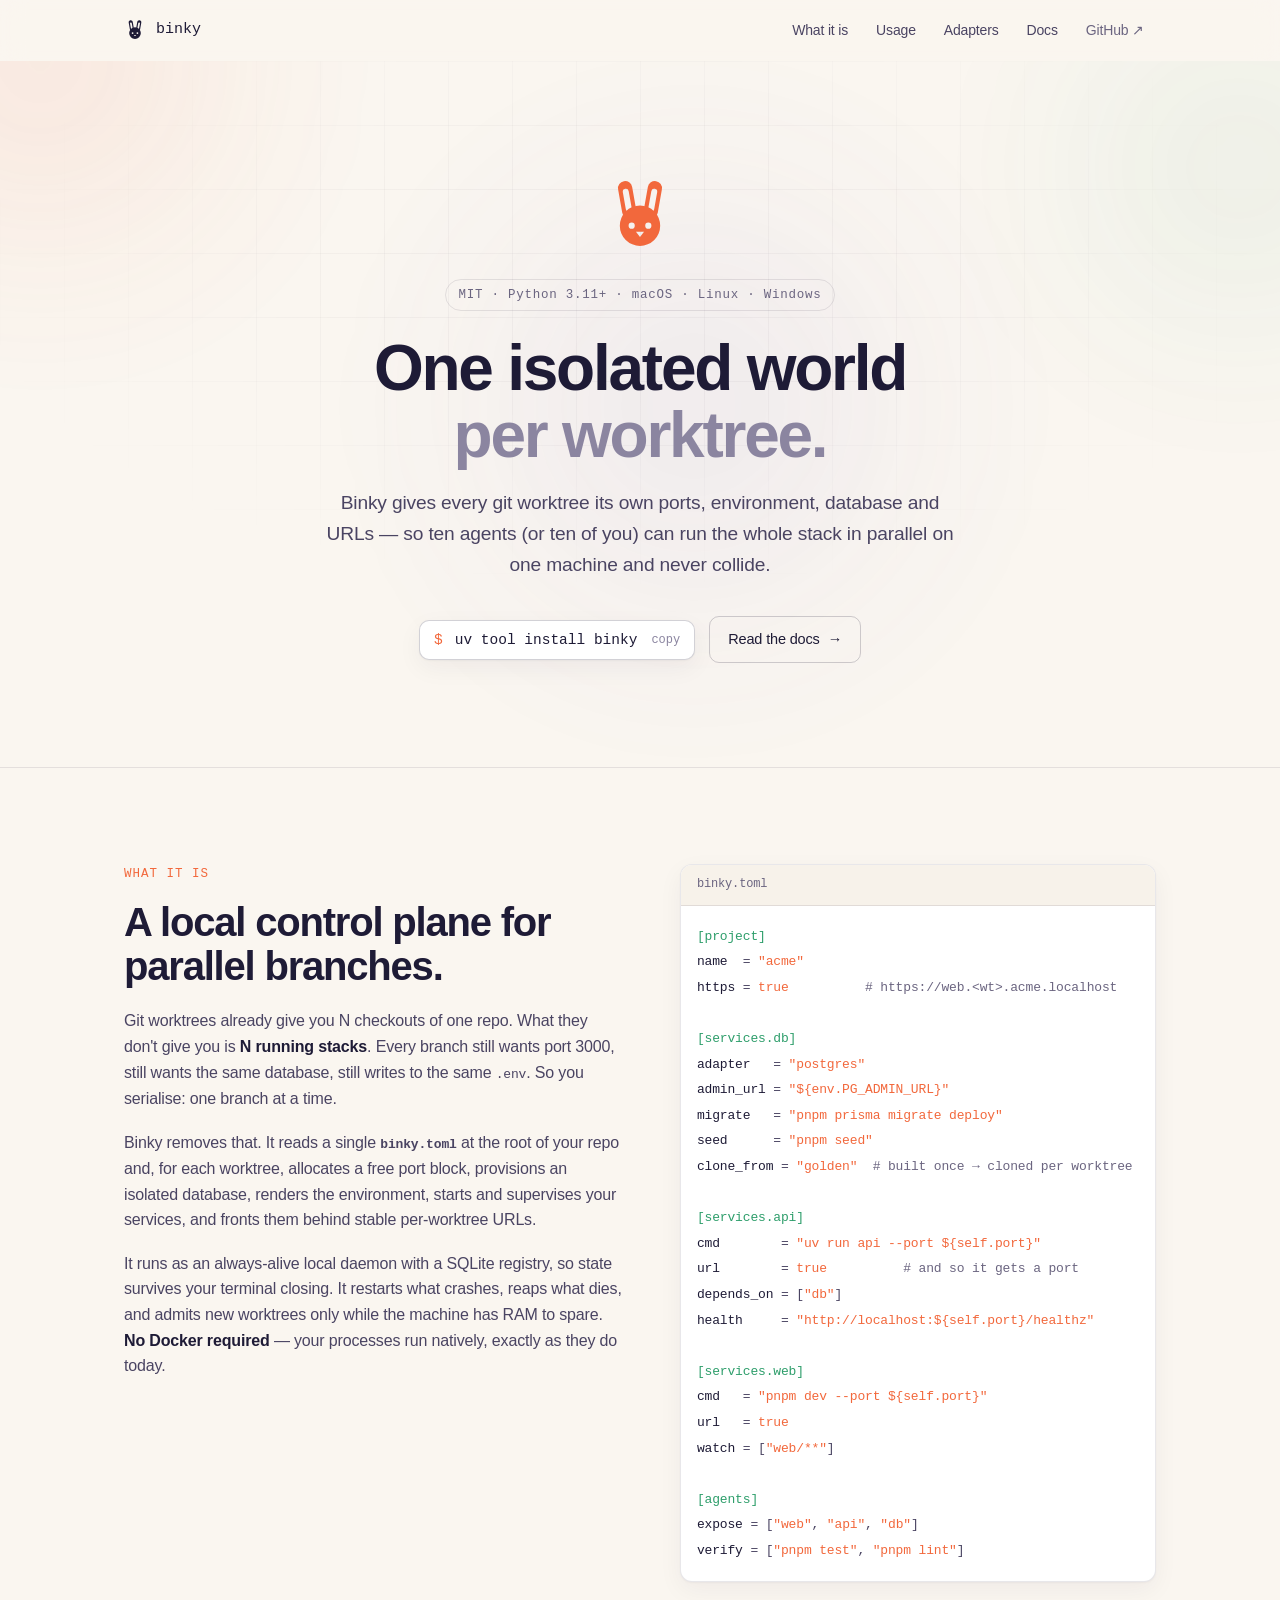
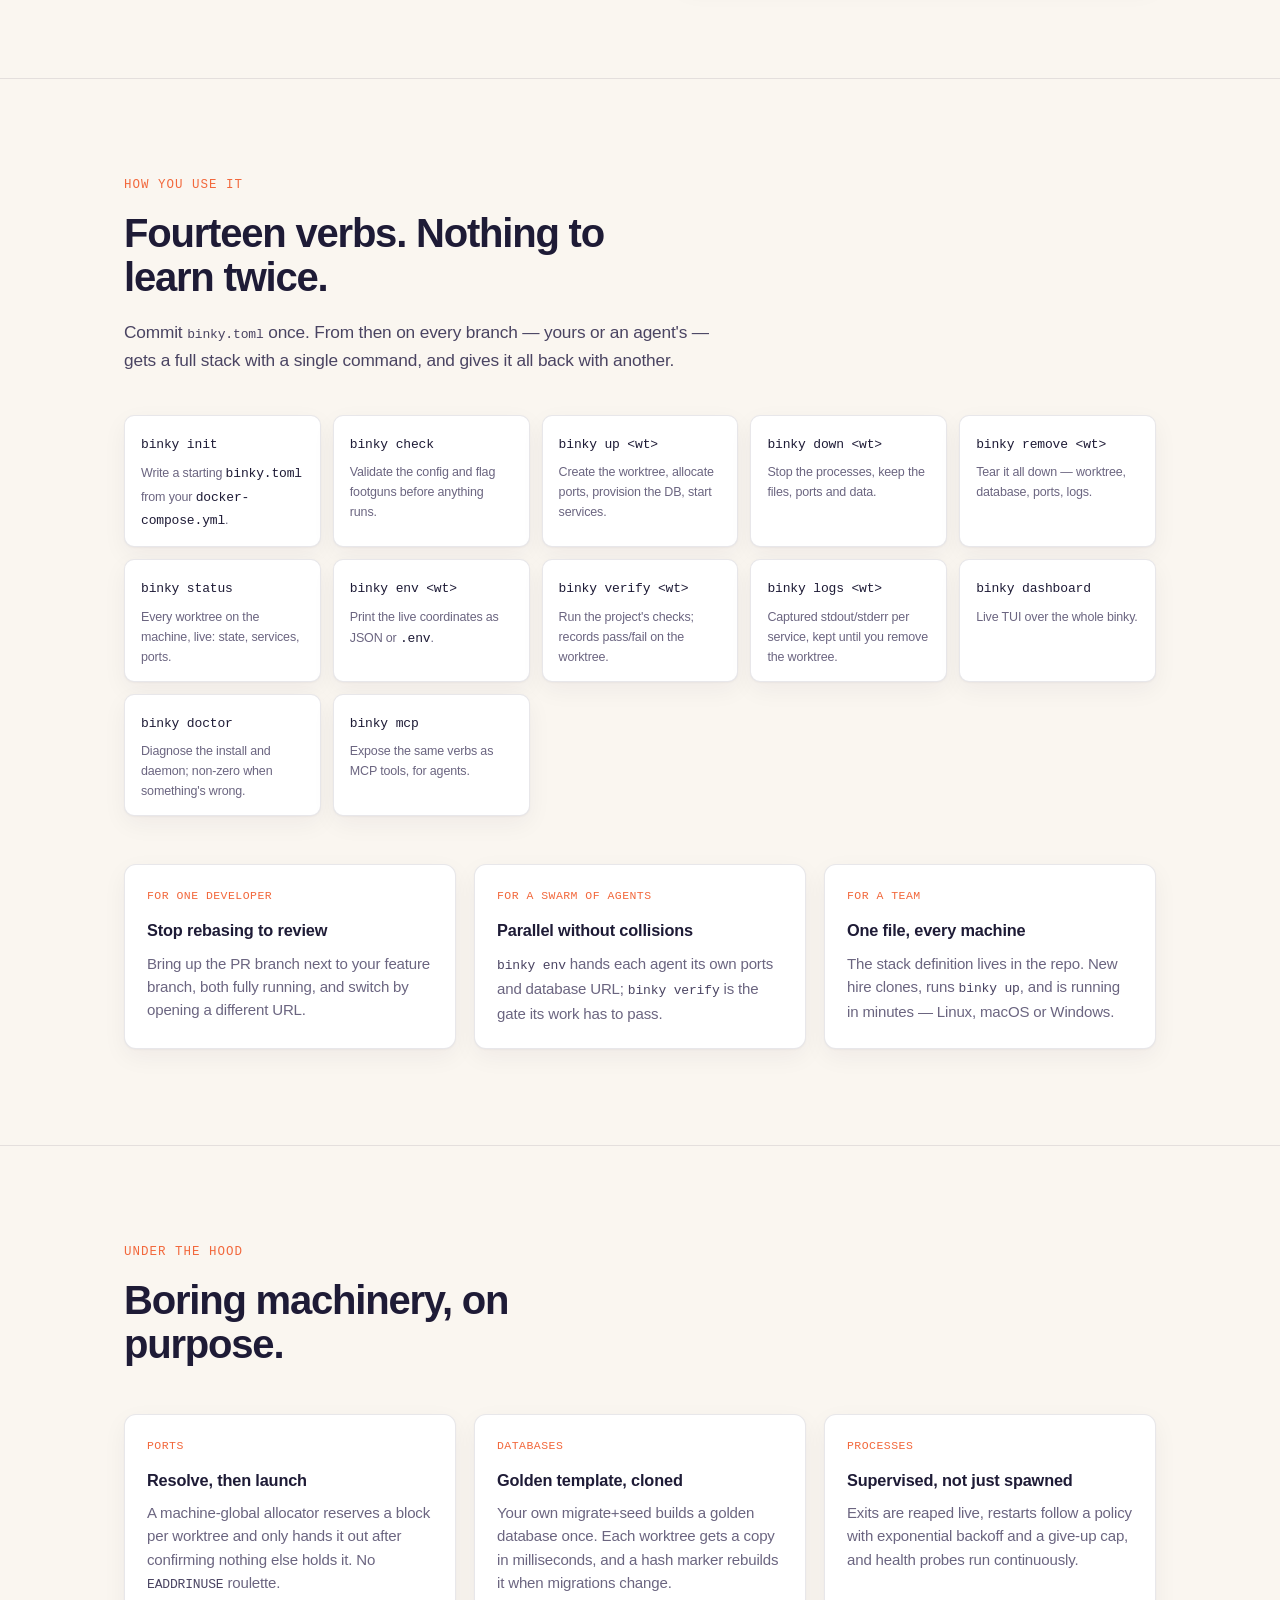
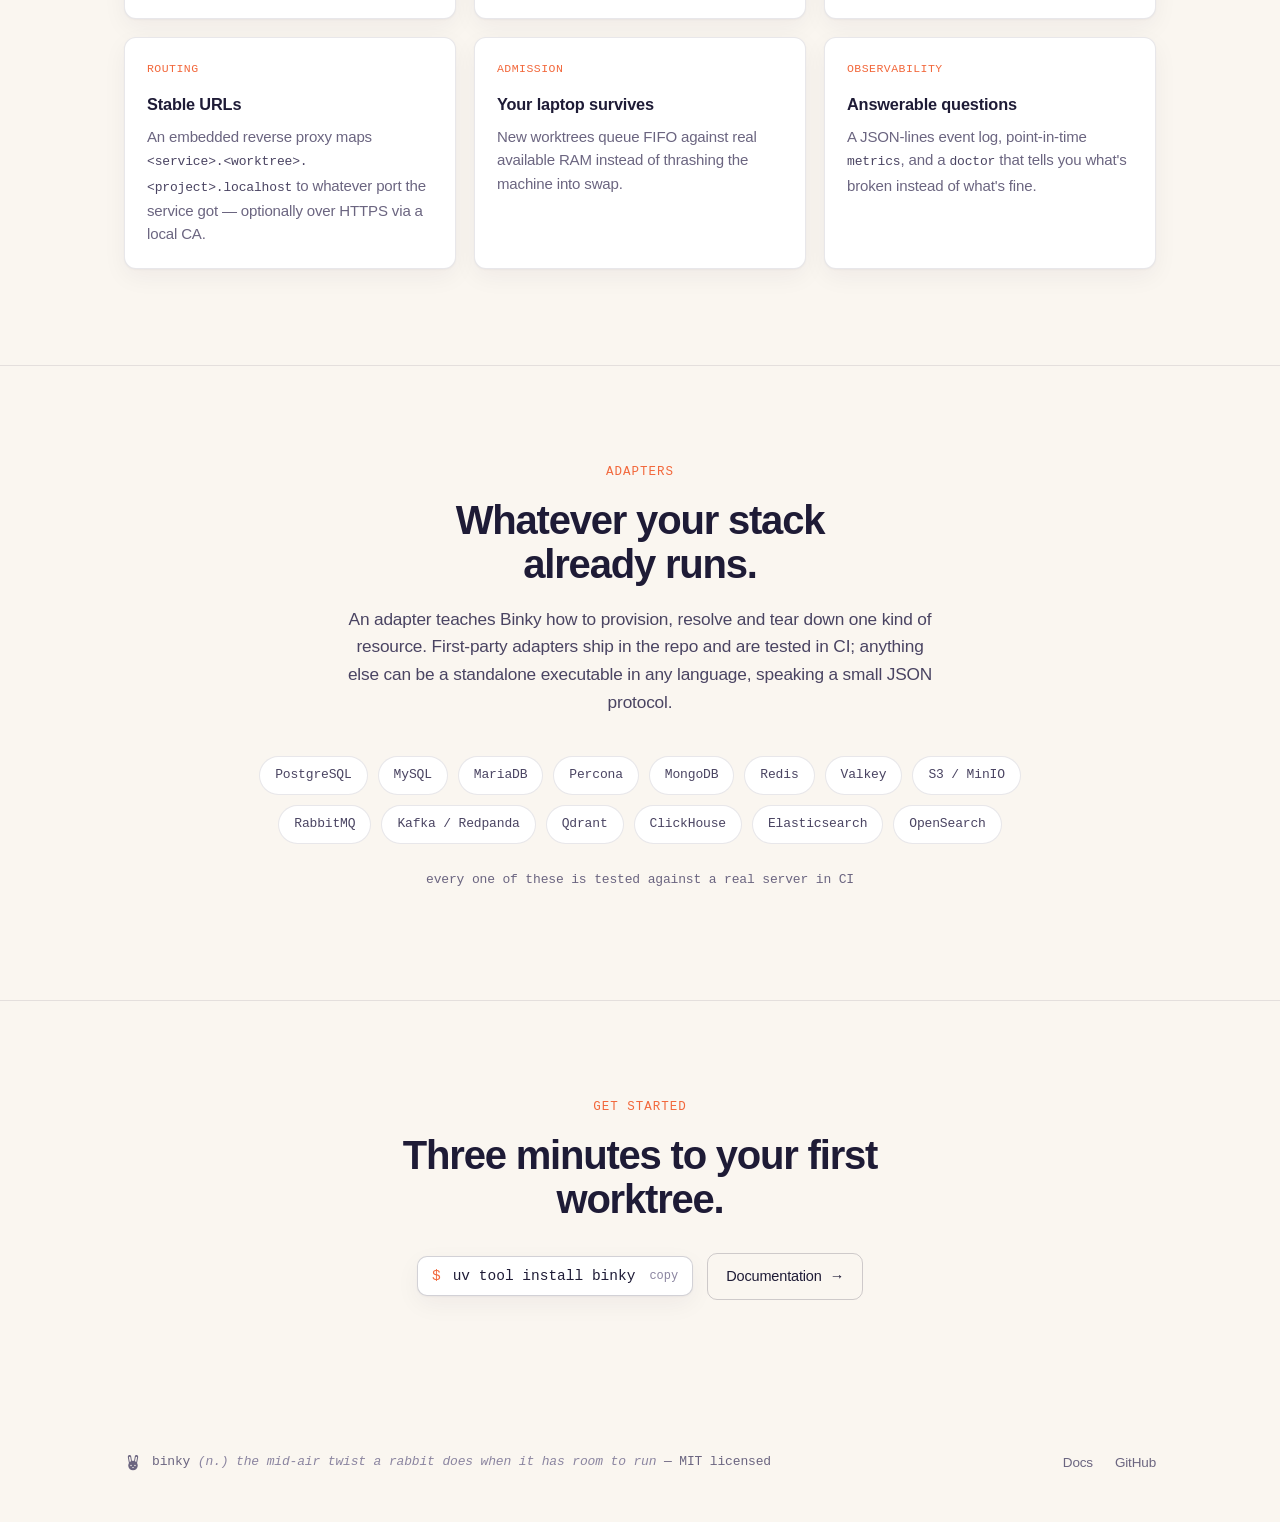
==== site/index.html @ 5019da5d "docs: a premium README, and fix two claims the site made that the code doesn't The README gets a cen" ====
<!DOCTYPE html>
<html lang="en">
<head>
<meta charset="utf-8" />
<meta name="viewport" content="width=device-width, initial-scale=1" />
<title>Binky — one isolated world per git worktree</title>
<meta name="description" content="Binky gives every git worktree its own ports, env, database and URLs, so a swarm of coding agents runs in parallel on one machine without collisions." />
<meta name="color-scheme" content="light" />
<link rel="stylesheet" href="styles.css" />
<link rel="icon" href="binky.svg" type="image/svg+xml" />
</head>
<body>

<header class="nav" id="nav">
  <div class="container nav-inner">
    <a class="brand" href="./index.html">
      <span class="rabbit" aria-hidden="true"></span>
      <span class="wordmark">binky</span>
    </a>
    <nav class="nav-links">
      <a href="#what" class="hide-sm">What it is</a>
      <a href="#use" class="hide-sm">Usage</a>
      <a href="#adapters" class="hide-sm">Adapters</a>
      <a href="./docs.html">Docs</a>
      <a href="https://github.com/andreisilva1/binky" class="gh" rel="noopener">GitHub&nbsp;↗</a>
    </nav>
  </div>
</header>

<main>

  <!-- ---------------------------------------------------------------- hero -->
  <section class="hero" id="top">
    <div class="bg-motion" aria-hidden="true">
      <div class="blob b1"></div>
      <div class="blob b2"></div>
      <div class="blob b3"></div>
    </div>
    <div class="hero-grid" aria-hidden="true"></div>

    <div class="container hero-inner">
      <span class="rabbit-lg rise d1" aria-hidden="true"></span>

      <div class="eyebrow rise d2">MIT · Python 3.11+ · macOS · Linux · Windows</div>

      <h1 class="rise d2">One isolated world <span class="dim">per worktree.</span></h1>

      <p class="lede rise d3">
        Binky gives every git worktree its own ports, environment, database and URLs — so ten
        agents (or ten of you) can run the whole stack in parallel on one machine and never
        collide.
      </p>

      <div class="cta-row rise d4">
        <button class="cmd-chip" id="install" type="button" data-copy="uv tool install binky">
          <span class="prompt">$</span><span>uv tool install binky</span><span class="copy">copy</span>
        </button>
        <a class="btn" href="./docs.html">Read the docs <span class="arrow">→</span></a>
      </div>
    </div>
  </section>

  <!-- ------------------------------------------------------------- what it is -->
  <section id="what">
    <div class="container">
      <div class="split">
        <div class="prose reveal">
          <div class="sec-label">What it is</div>
          <h2 class="sec-title">A local control plane for parallel branches.</h2>
          <p>
            Git worktrees already give you N checkouts of one repo. What they don't give you is
            <strong>N running stacks</strong>. Every branch still wants port 3000, still wants the
            same database, still writes to the same <code>.env</code>. So you serialise: one branch
            at a time.
          </p>
          <p>
            Binky removes that. It reads a single <strong><code>binky.toml</code></strong> at the
            root of your repo and, for each worktree, allocates a free port block, provisions an
            isolated database, renders the environment, starts and supervises your services, and
            fronts them behind stable per-worktree URLs.
          </p>
          <p>
            It runs as an always-alive local daemon with a SQLite registry, so state survives your
            terminal closing. It restarts what crashes, reaps what dies, and admits new worktrees
            only while the machine has RAM to spare. <strong>No Docker required</strong> — your
            processes run natively, exactly as they do today.
          </p>
        </div>

        <div class="code-card reveal">
          <div class="cc-head">binky.toml</div>
<pre><code><span class="tok-sec">[project]</span>
<span class="tok-key">name</span>  = <span class="tok-str">"acme"</span>
<span class="tok-key">https</span> = <span class="tok-str">true</span>          <span class="tok-cmt"># https://web.&lt;wt&gt;.acme.localhost</span>

<span class="tok-sec">[services.db]</span>
<span class="tok-key">adapter</span>   = <span class="tok-str">"postgres"</span>
<span class="tok-key">admin_url</span> = <span class="tok-str">"${env.PG_ADMIN_URL}"</span>
<span class="tok-key">migrate</span>   = <span class="tok-str">"pnpm prisma migrate deploy"</span>
<span class="tok-key">seed</span>      = <span class="tok-str">"pnpm seed"</span>
<span class="tok-key">clone_from</span> = <span class="tok-str">"golden"</span>  <span class="tok-cmt"># built once → cloned per worktree</span>

<span class="tok-sec">[services.api]</span>
<span class="tok-key">cmd</span>        = <span class="tok-str">"uv run api --port ${self.port}"</span>
<span class="tok-key">url</span>        = <span class="tok-str">true</span>          <span class="tok-cmt"># and so it gets a port</span>
<span class="tok-key">depends_on</span> = [<span class="tok-str">"db"</span>]
<span class="tok-key">health</span>     = <span class="tok-str">"http://localhost:${self.port}/healthz"</span>

<span class="tok-sec">[services.web]</span>
<span class="tok-key">cmd</span>   = <span class="tok-str">"pnpm dev --port ${self.port}"</span>
<span class="tok-key">url</span>   = <span class="tok-str">true</span>
<span class="tok-key">watch</span> = [<span class="tok-str">"web/**"</span>]

<span class="tok-sec">[agents]</span>
<span class="tok-key">expose</span> = [<span class="tok-str">"web"</span>, <span class="tok-str">"api"</span>, <span class="tok-str">"db"</span>]
<span class="tok-key">verify</span> = [<span class="tok-str">"pnpm test"</span>, <span class="tok-str">"pnpm lint"</span>]
</code></pre>
        </div>
      </div>
    </div>
  </section>

  <!-- ---------------------------------------------------------------- usage -->
  <section id="use">
    <div class="container">
      <div class="reveal">
        <div class="sec-label">How you use it</div>
        <h2 class="sec-title">Fourteen verbs. Nothing to learn twice.</h2>
        <p class="sec-lead">
          Commit <code>binky.toml</code> once. From then on every branch — yours or an agent's —
          gets a full stack with a single command, and gives it all back with another.
        </p>
      </div>

      <div class="cmd-list reveal">
        <div class="cmd-item"><code>binky init</code><span>Write a starting <code>binky.toml</code> from your <code>docker-compose.yml</code>.</span></div>
        <div class="cmd-item"><code>binky check</code><span>Validate the config and flag footguns before anything runs.</span></div>
        <div class="cmd-item"><code>binky up &lt;wt&gt;</code><span>Create the worktree, allocate ports, provision the DB, start services.</span></div>
        <div class="cmd-item"><code>binky down &lt;wt&gt;</code><span>Stop the processes, keep the files, ports and data.</span></div>
        <div class="cmd-item"><code>binky remove &lt;wt&gt;</code><span>Tear it all down — worktree, database, ports, logs.</span></div>
        <div class="cmd-item"><code>binky status</code><span>Every worktree on the machine, live: state, services, ports.</span></div>
        <div class="cmd-item"><code>binky env &lt;wt&gt;</code><span>Print the live coordinates as JSON or <code>.env</code>.</span></div>
        <div class="cmd-item"><code>binky verify &lt;wt&gt;</code><span>Run the project's checks; records pass/fail on the worktree.</span></div>
        <div class="cmd-item"><code>binky logs &lt;wt&gt;</code><span>Captured stdout/stderr per service, kept until you remove the worktree.</span></div>
        <div class="cmd-item"><code>binky dashboard</code><span>Live TUI over the whole binky.</span></div>
        <div class="cmd-item"><code>binky doctor</code><span>Diagnose the install and daemon; non-zero when something's wrong.</span></div>
        <div class="cmd-item"><code>binky mcp</code><span>Expose the same verbs as MCP tools, for agents.</span></div>
      </div>

      <div class="grid3">
        <div class="feat reveal">
          <span class="k">FOR ONE DEVELOPER</span>
          <h3>Stop rebasing to review</h3>
          <p>Bring up the PR branch next to your feature branch, both fully running, and switch by opening a different URL.</p>
        </div>
        <div class="feat reveal">
          <span class="k">FOR A SWARM OF AGENTS</span>
          <h3>Parallel without collisions</h3>
          <p><code>binky env</code> hands each agent its own ports and database URL; <code>binky verify</code> is the gate its work has to pass.</p>
        </div>
        <div class="feat reveal">
          <span class="k">FOR A TEAM</span>
          <h3>One file, every machine</h3>
          <p>The stack definition lives in the repo. New hire clones, runs <code>binky up</code>, and is running in minutes — Linux, macOS or Windows.</p>
        </div>
      </div>
    </div>
  </section>

  <!-- ------------------------------------------------------------- internals -->
  <section id="how">
    <div class="container">
      <div class="reveal">
        <div class="sec-label">Under the hood</div>
        <h2 class="sec-title">Boring machinery, on purpose.</h2>
      </div>

      <div class="grid3">
        <div class="feat reveal">
          <span class="k">PORTS</span>
          <h3>Resolve, then launch</h3>
          <p>A machine-global allocator reserves a block per worktree and only hands it out after confirming nothing else holds it. No <code>EADDRINUSE</code> roulette.</p>
        </div>
        <div class="feat reveal">
          <span class="k">DATABASES</span>
          <h3>Golden template, cloned</h3>
          <p>Your own migrate+seed builds a golden database once. Each worktree gets a copy in milliseconds, and a hash marker rebuilds it when migrations change.</p>
        </div>
        <div class="feat reveal">
          <span class="k">PROCESSES</span>
          <h3>Supervised, not just spawned</h3>
          <p>Exits are reaped live, restarts follow a policy with exponential backoff and a give-up cap, and health probes run continuously.</p>
        </div>
        <div class="feat reveal">
          <span class="k">ROUTING</span>
          <h3>Stable URLs</h3>
          <p>An embedded reverse proxy maps <code>&lt;service&gt;.&lt;worktree&gt;.&lt;project&gt;.localhost</code> to whatever port the service got — optionally over HTTPS via a local CA.</p>
        </div>
        <div class="feat reveal">
          <span class="k">ADMISSION</span>
          <h3>Your laptop survives</h3>
          <p>New worktrees queue FIFO against real available RAM instead of thrashing the machine into swap.</p>
        </div>
        <div class="feat reveal">
          <span class="k">OBSERVABILITY</span>
          <h3>Answerable questions</h3>
          <p>A JSON-lines event log, point-in-time <code>metrics</code>, and a <code>doctor</code> that tells you what's broken instead of what's fine.</p>
        </div>
      </div>
    </div>
  </section>

  <!-- ------------------------------------------------------------- adapters -->
  <section id="adapters" class="adapters">
    <div class="container">
      <div class="reveal">
        <div class="sec-label">Adapters</div>
        <h2 class="sec-title" style="margin-inline:auto">Whatever your stack already runs.</h2>
        <p class="sec-lead" style="margin-inline:auto">
          An adapter teaches Binky how to provision, resolve and tear down one kind of resource.
          First-party adapters ship in the repo and are tested in CI; anything else can be a
          standalone executable in any language, speaking a small JSON protocol.
        </p>
      </div>

      <div class="adapter-strip reveal">
        <span class="chip">PostgreSQL</span>
        <span class="chip">MySQL</span>
        <span class="chip">MariaDB</span>
        <span class="chip">Percona</span>
        <span class="chip">MongoDB</span>
        <span class="chip">Redis</span>
        <span class="chip">Valkey</span>
        <span class="chip">S3 / MinIO</span>
        <span class="chip">RabbitMQ</span>
        <span class="chip">Kafka / Redpanda</span>
        <span class="chip">Qdrant</span>
        <span class="chip">ClickHouse</span>
        <span class="chip">Elasticsearch</span>
        <span class="chip">OpenSearch</span>
      </div>
      <p class="note">every one of these is tested against a real server in CI</p>
    </div>
  </section>

  <!-- ------------------------------------------------------------------ cta -->
  <section id="start" style="border-bottom:none">
    <div class="container" style="text-align:center">
      <div class="reveal">
        <div class="sec-label">Get started</div>
        <h2 class="sec-title" style="margin-inline:auto">Three minutes to your first worktree.</h2>
      </div>
      <div class="cta-row reveal" style="margin-top:32px">
        <button class="cmd-chip" type="button" data-copy="uv tool install binky">
          <span class="prompt">$</span><span>uv tool install binky</span><span class="copy">copy</span>
        </button>
        <a class="btn" href="./docs.html">Documentation <span class="arrow">→</span></a>
      </div>
    </div>
  </section>

</main>

<footer>
  <div class="container foot-inner">
    <a class="foot-brand" href="#top">
      <span class="rabbit" aria-hidden="true"></span>
      <span>binky <span class="gloss">(n.) the mid-air twist a rabbit does when it has room to run</span> — MIT licensed</span>
    </a>
    <nav class="foot-links">
      <a href="./docs.html">Docs</a>
      <a href="https://github.com/andreisilva1/binky" rel="noopener">GitHub</a>
    </nav>
  </div>
</footer>

<script src="app.js"></script>
</body>
</html>
---- site/styles.css ----
/* Binky — landing styles. Warm paper, dry, editorial. No frameworks, no external assets. */

:root {
  --bg: #faf6f0;             /* cream paper */
  --bg-soft: #f3ede4;
  --surface: #ffffff;
  --surface-2: #f7f2ea;
  --ink: 30, 27, 54;         /* the indigo, as channels — every wash below is built from it */
  --border: rgba(30, 27, 54, 0.10);
  --border-strong: rgba(30, 27, 54, 0.20);
  --fg: #1e1b36;             /* deep indigo */
  --fg-dim: #4a4462;
  --muted: #6b6580;
  --faint: #8b85a0;          /* decorative only — 3.3:1 on cream, never body text */
  --accent: #f2683c;         /* coral — used sparingly */
  --accent-soft: rgba(242, 104, 60, 0.12);
  --green: #2e9e6b;
  --shadow: 0 1px 2px rgba(30, 27, 54, 0.04), 0 8px 24px rgba(30, 27, 54, 0.05);
  --radius: 12px;
  --radius-lg: 16px;
  --maxw: 1080px;
  --gutter: 24px;
  --font: ui-sans-serif, -apple-system, "Segoe UI", Roboto, Helvetica, Arial, sans-serif;
  --mono: ui-monospace, "SF Mono", "JetBrains Mono", "Cascadia Code", Menlo, Consolas, monospace;
}

* { box-sizing: border-box; }

html { scroll-behavior: smooth; }

body {
  margin: 0;
  background: var(--bg);
  color: var(--fg);
  font-family: var(--font);
  font-size: 16px;
  line-height: 1.6;
  -webkit-font-smoothing: antialiased;
  text-rendering: optimizeLegibility;
  letter-spacing: -0.01em;
}

a { color: inherit; text-decoration: none; }

::selection { background: var(--accent-soft); color: var(--fg); }

.container {
  width: 100%;
  max-width: var(--maxw);
  margin: 0 auto;
  padding: 0 var(--gutter);
}

/* ---------- nav ---------- */
/* ---------- the mark ---------- */
/* One file, binky.svg, pulled in as a mask rather than an <img>. The mark shows
   up in four different colours across these pages — ink in the nav, coral in the
   hero, muted in the footer, faint on the empty docs state — so `color` has to
   keep driving it. A mask throws away the file's own paint and keeps only its
   alpha, which is exactly that: the geometry lives in one place, the colour
   stays with whoever is using it. The coral baked into the file is for the two
   places that consume it directly, the favicon and the README. */
.rabbit,
.rabbit-lg {
  display: inline-block;
  flex: none;
  background-color: currentColor;
  -webkit-mask: url(binky.svg) center / contain no-repeat;
  mask: url(binky.svg) center / contain no-repeat;
}

.nav {
  position: sticky;
  top: 0;
  z-index: 50;
  backdrop-filter: saturate(140%) blur(12px);
  background: color-mix(in srgb, var(--bg) 72%, transparent);
  border-bottom: 1px solid transparent;
  transition: border-color 0.3s ease, background 0.3s ease;
}
.nav.scrolled { border-bottom-color: var(--border); }
.nav-inner {
  height: 60px;
  display: flex;
  align-items: center;
  justify-content: space-between;
}
.brand { display: inline-flex; align-items: center; gap: 10px; }
.brand .rabbit { width: 22px; height: 22px; color: var(--fg); }
.brand .wordmark { font-family: var(--mono); font-size: 15px; letter-spacing: 0; color: var(--fg); }
.nav-links { display: flex; align-items: center; gap: 4px; }
.nav-links a {
  font-size: 14px;
  color: var(--fg-dim);
  padding: 7px 12px;
  border-radius: 8px;
  transition: color 0.2s ease, background 0.2s ease;
}
.nav-links a:hover { color: var(--fg); background: rgba(var(--ink), 0.05); }
.nav-links .gh { color: var(--muted); }

/* ---------- hero ---------- */
.hero {
  position: relative;
  overflow: hidden;
  padding: 116px 0 104px;
  border-bottom: 1px solid var(--border);
}
.bg-motion { position: absolute; inset: -20% -10% 0; z-index: 0; pointer-events: none; overflow: hidden; }
/* On a light background these have to be far weaker than they were on black —
   the same opacity that read as a glow over #0b0b0c reads as a stain over cream. */
.blob {
  position: absolute;
  border-radius: 50%;
  filter: blur(100px);
  opacity: 0.75;
  will-change: transform;
}
.blob.b1 { width: 520px; height: 520px; left: -6%; top: -14%;
  background: radial-gradient(circle, rgba(242,104,60,0.20), transparent 68%);
  animation: drift1 34s ease-in-out infinite; }
.blob.b2 { width: 460px; height: 460px; right: -4%; top: 2%;
  background: radial-gradient(circle, rgba(46,158,107,0.14), transparent 68%);
  animation: drift2 42s ease-in-out infinite; }
.blob.b3 { width: 600px; height: 600px; left: 34%; top: 22%;
  background: radial-gradient(circle, rgba(120,110,220,0.14), transparent 70%);
  animation: drift3 50s ease-in-out infinite; }
.hero-grid {
  position: absolute; inset: 0; z-index: 0; pointer-events: none;
  background-image: linear-gradient(var(--border) 1px, transparent 1px),
    linear-gradient(90deg, var(--border) 1px, transparent 1px);
  background-size: 64px 64px;
  mask-image: radial-gradient(ellipse 70% 60% at 50% 30%, #000 30%, transparent 78%);
  opacity: 0.35;
}
.hero-inner { position: relative; z-index: 1; text-align: center; }
.hero .rabbit-lg { width: 76px; height: 76px; color: var(--accent); margin: 0 auto 26px; display: block; }
.eyebrow {
  display: inline-block;
  font-family: var(--mono);
  font-size: 12.5px;
  letter-spacing: 0.06em;
  color: var(--muted);
  padding: 5px 12px;
  border: 1px solid var(--border);
  border-radius: 999px;
  margin-bottom: 24px;
}
.hero h1 {
  font-size: clamp(2.4rem, 6vw, 4rem);
  line-height: 1.04;
  letter-spacing: -0.035em;
  font-weight: 600;
  margin: 0 auto 20px;
  max-width: 15ch;
}
.hero h1 .dim { color: var(--faint); }
.hero .lede {
  font-size: clamp(1rem, 2.2vw, 1.2rem);
  color: var(--fg-dim);
  max-width: 60ch;
  margin: 0 auto 36px;
  line-height: 1.6;
}
.cta-row { display: flex; align-items: center; justify-content: center; gap: 14px; flex-wrap: wrap; }

.cmd-chip {
  display: inline-flex;
  align-items: center;
  gap: 12px;
  font-family: var(--mono);
  font-size: 14.5px;
  background: var(--surface);
  border: 1px solid var(--border-strong);
  border-radius: 10px;
  padding: 11px 14px;
  color: var(--fg);
  box-shadow: var(--shadow);
  cursor: copy;
  transition: border-color 0.2s ease, transform 0.05s ease;
}
.cmd-chip:hover { border-color: var(--accent); }
.cmd-chip:active { transform: translateY(1px); }
.cmd-chip .prompt { color: var(--accent); }
.cmd-chip .copy { color: var(--faint); font-size: 12px; margin-left: 2px; }
.cmd-chip.copied .copy { color: var(--green); }

.btn {
  display: inline-flex; align-items: center; gap: 8px;
  font-size: 14.5px; font-weight: 500;
  padding: 11px 18px;
  border-radius: 10px;
  border: 1px solid var(--border-strong);
  color: var(--fg);
  transition: background 0.2s ease, border-color 0.2s ease, transform 0.05s ease;
}
.btn:hover { background: rgba(var(--ink), 0.05); border-color: var(--border-strong); }
.btn:active { transform: translateY(1px); }
.btn .arrow { transition: transform 0.2s ease; }
.btn:hover .arrow { transform: translateX(3px); }

/* ---------- sections ---------- */
section { padding: 96px 0; border-bottom: 1px solid var(--border); }
.sec-label {
  font-family: var(--mono); font-size: 12.5px; letter-spacing: 0.08em;
  text-transform: uppercase; color: var(--accent); margin-bottom: 16px;
}
.sec-title {
  font-size: clamp(1.7rem, 3.6vw, 2.5rem); font-weight: 600;
  letter-spacing: -0.03em; line-height: 1.1; margin: 0 0 20px; max-width: 22ch;
}
.sec-lead { color: var(--fg-dim); font-size: 1.08rem; max-width: 62ch; margin: 0; }

.split { display: grid; grid-template-columns: 1.05fr 1fr; gap: 56px; align-items: start; }
.split .prose p { color: var(--fg-dim); margin: 0 0 18px; }
.split .prose strong { color: var(--fg); font-weight: 600; }

.code-card {
  background: var(--surface); border: 1px solid var(--border); border-radius: var(--radius);
  overflow: hidden; box-shadow: var(--shadow);
}
.code-card .cc-head {
  font-family: var(--mono); font-size: 12px; color: var(--muted);
  padding: 10px 16px; border-bottom: 1px solid var(--border); background: var(--surface-2);
}
pre { margin: 0; padding: 18px 16px; overflow-x: auto; }
code { font-family: var(--mono); font-size: 13px; line-height: 1.8; color: var(--fg-dim); }
.tok-key { color: var(--fg); }
.tok-str { color: var(--accent); }
.tok-cmt { color: var(--muted); }
.tok-sec { color: var(--green); }

/* feature grid */
.grid3 { display: grid; grid-template-columns: repeat(3, 1fr); gap: 18px; margin-top: 48px; }
.feat {
  background: var(--surface); border: 1px solid var(--border);
  border-radius: var(--radius); padding: 22px; box-shadow: var(--shadow);
  transition: border-color 0.25s ease, transform 0.25s ease, box-shadow 0.25s ease;
}
.feat:hover {
  border-color: var(--border-strong); transform: translateY(-2px);
  box-shadow: 0 2px 4px rgba(var(--ink), 0.05), 0 14px 34px rgba(var(--ink), 0.09);
}
.feat h3 { font-size: 1.02rem; font-weight: 600; margin: 0 0 8px; letter-spacing: -0.01em; }
.feat p { margin: 0; color: var(--muted); font-size: 0.94rem; line-height: 1.55; }
.feat .k { font-family: var(--mono); font-size: 11.5px; color: var(--accent); display: block; margin-bottom: 12px; letter-spacing: 0.04em; }

/* commands row */
.cmd-list { display: grid; grid-template-columns: repeat(auto-fit, minmax(180px, 1fr)); gap: 12px; margin-top: 40px; }
.cmd-item { border: 1px solid var(--border); border-radius: 10px; padding: 14px 16px; background: var(--surface); box-shadow: var(--shadow); }
.cmd-item code { color: var(--fg); font-size: 13px; }
.cmd-item span { display: block; color: var(--muted); font-size: 12.5px; margin-top: 6px; }

/* adapters */
.adapters { text-align: center; }
.adapter-strip {
  display: flex; flex-wrap: wrap; justify-content: center; gap: 10px; margin-top: 40px;
  max-width: 820px; margin-left: auto; margin-right: auto;
}
.chip {
  font-family: var(--mono); font-size: 13px; color: var(--fg-dim);
  border: 1px solid var(--border); border-radius: 999px; padding: 8px 15px;
  background: var(--surface); transition: color 0.2s ease, border-color 0.2s ease;
}
.chip:hover { color: var(--fg); border-color: var(--accent); }
.chip .star { color: var(--accent); }
.adapters .note { margin-top: 26px; color: var(--muted); font-size: 13px; font-family: var(--mono); }

/* ---------- footer ---------- */
footer { padding: 56px 0; border-bottom: none; }
.foot-inner { display: flex; align-items: center; justify-content: space-between; flex-wrap: wrap; gap: 20px; }
.foot-brand { display: inline-flex; align-items: center; gap: 10px; color: var(--muted); font-family: var(--mono); font-size: 13px; }
.foot-brand .rabbit { width: 18px; height: 18px; color: var(--muted); }
/* the name means something; the footer is where it can say so without slowing the hero down */
.foot-brand .gloss { color: var(--faint); font-style: italic; }
@media (max-width: 620px) { .foot-brand .gloss { display: none; } }
.foot-links { display: flex; gap: 22px; }
.foot-links a { color: var(--muted); font-size: 13.5px; transition: color 0.2s ease; }
.foot-links a:hover { color: var(--fg); }

/* ---------- reveal animation ---------- */
.reveal { opacity: 0; transform: translateY(16px); transition: opacity 0.7s cubic-bezier(.2,.7,.2,1), transform 0.7s cubic-bezier(.2,.7,.2,1); }
.reveal.in { opacity: 1; transform: none; }
.rise { opacity: 0; transform: translateY(14px); animation: riseIn 0.8s cubic-bezier(.2,.7,.2,1) forwards; }
.d1 { animation-delay: 0.05s; } .d2 { animation-delay: 0.13s; } .d3 { animation-delay: 0.21s; }
.d4 { animation-delay: 0.29s; } .d5 { animation-delay: 0.4s; }

@keyframes riseIn { to { opacity: 1; transform: none; } }
@keyframes drift1 { 0%,100% { transform: translate(0,0) scale(1); } 50% { transform: translate(60px,40px) scale(1.12); } }
@keyframes drift2 { 0%,100% { transform: translate(0,0) scale(1); } 50% { transform: translate(-50px,30px) scale(1.08); } }
@keyframes drift3 { 0%,100% { transform: translate(0,0) scale(1); } 50% { transform: translate(30px,-40px) scale(1.1); } }

/* ---------- docs page ---------- */
.docs-main { min-height: 70vh; padding: 80px 0; }
.docs-shell { display: grid; grid-template-columns: 220px 1fr; gap: 48px; }
.docs-side { border-right: 1px solid var(--border); padding-right: 24px; }
.docs-side .grp { font-family: var(--mono); font-size: 11.5px; letter-spacing: 0.08em; text-transform: uppercase; color: var(--muted); margin: 0 0 12px; }
.docs-side a { display: block; color: var(--muted); font-size: 14px; padding: 6px 0; }
.docs-side a:hover { color: var(--fg); }
.docs-empty { border: 1px dashed var(--border-strong); border-radius: var(--radius-lg); padding: 64px 40px; text-align: center; color: var(--muted); }
.docs-empty h2 { color: var(--fg); font-weight: 600; letter-spacing: -0.02em; margin: 0 0 10px; }
.docs-empty .rabbit { width: 40px; height: 40px; color: var(--faint); margin: 0 auto 22px; display: block; }

/* the sidebar tracks the reader; `.on` is set by the scrollspy in app.js */
.docs-side { position: sticky; top: 84px; align-self: start; max-height: calc(100vh - 108px); overflow-y: auto; }
.docs-side a { border-left: 1px solid transparent; padding-left: 12px; margin-left: -1px; transition: color 0.2s ease, border-color 0.2s ease; }
.docs-side a.on { color: var(--fg); border-left-color: var(--accent); }

/* ---------- docs prose ---------- */
.docs-body { min-width: 0; max-width: 70ch; }
.docs-body > section { padding: 0 0 8px; border-bottom: none; }
.docs-body .lede-xl { font-size: 1.12rem; color: var(--fg-dim); margin: 0 0 8px; }

/* scroll-margin keeps an anchored heading clear of the sticky nav */
.docs-body h2 { font-size: 1.6rem; font-weight: 600; letter-spacing: -0.025em; margin: 56px 0 14px; scroll-margin-top: 84px; }
.docs-body h2:first-child { margin-top: 0; }
.docs-body h3 { font-size: 1.05rem; font-weight: 600; letter-spacing: -0.015em; margin: 34px 0 10px; scroll-margin-top: 84px; }
.docs-body p { color: var(--fg-dim); margin: 0 0 16px; }
.docs-body strong { color: var(--fg); font-weight: 600; }
.docs-body a:not(.btn) { color: var(--accent); text-decoration: underline; text-underline-offset: 3px; text-decoration-thickness: 1px; text-decoration-color: rgba(242,104,60,0.4); }
.docs-body a:not(.btn):hover { text-decoration-color: var(--accent); }
.docs-body ul { color: var(--fg-dim); margin: 0 0 16px; padding-left: 20px; }
.docs-body li { margin-bottom: 7px; }
.docs-body li::marker { color: var(--faint); }
.docs-body :not(pre) > code { font-size: 0.875em; color: var(--fg); background: var(--surface-2); border: 1px solid var(--border); border-radius: 5px; padding: 1px 5px; }

.docs-body pre {
  background: var(--surface); border: 1px solid var(--border); border-radius: var(--radius);
  padding: 15px 16px; margin: 0 0 18px; overflow-x: auto; box-shadow: var(--shadow);
}
.docs-body pre code { font-size: 12.5px; line-height: 1.75; }
.tok-cmd { color: var(--fg); }
.tok-flag { color: var(--fg-dim); }
.tok-out { color: var(--muted); }

/* a callout, for the two or three things that actually bite people */
.docs-body .callout {
  border: 1px solid var(--border); border-left: 2px solid var(--accent);
  background: var(--surface); border-radius: 0 var(--radius) var(--radius) 0;
  padding: 14px 18px; margin: 0 0 18px; box-shadow: var(--shadow);
}
.docs-body .callout p:last-child { margin-bottom: 0; }
.docs-body .callout .k { font-family: var(--mono); font-size: 11.5px; letter-spacing: 0.06em; text-transform: uppercase; color: var(--accent); display: block; margin-bottom: 6px; }

/* tables scroll on their own so the page never does */
.docs-body .tw { overflow-x: auto; margin: 0 0 18px; }
.docs-body table { border-collapse: collapse; width: 100%; font-size: 14px; }
.docs-body th, .docs-body td { text-align: left; padding: 9px 14px 9px 0; border-bottom: 1px solid var(--border); vertical-align: top; }
.docs-body th { font-family: var(--mono); font-size: 11.5px; letter-spacing: 0.06em; text-transform: uppercase; color: var(--muted); font-weight: 400; white-space: nowrap; }
.docs-body td { color: var(--fg-dim); }
.docs-body td code { white-space: nowrap; }
.docs-body td.num { text-align: right; font-family: var(--mono); font-size: 13px; white-space: nowrap; }
.docs-body th.num { text-align: right; }

/* ---------- responsive ---------- */
@media (max-width: 820px) {
  .split { grid-template-columns: 1fr; gap: 32px; }
  .grid3 { grid-template-columns: 1fr; }
  .docs-shell { grid-template-columns: 1fr; }
  .docs-side {
    position: static; max-height: none; overflow: visible;
    border-right: none; border-bottom: 1px solid var(--border); padding: 0 0 20px;
  }
  .docs-main { padding: 48px 0; }
  section { padding: 72px 0; }
  .nav-links .hide-sm { display: none; }
}

@media (prefers-reduced-motion: reduce) {
  * { animation: none !important; scroll-behavior: auto; }
  .reveal, .rise { opacity: 1 !important; transform: none !important; }
}
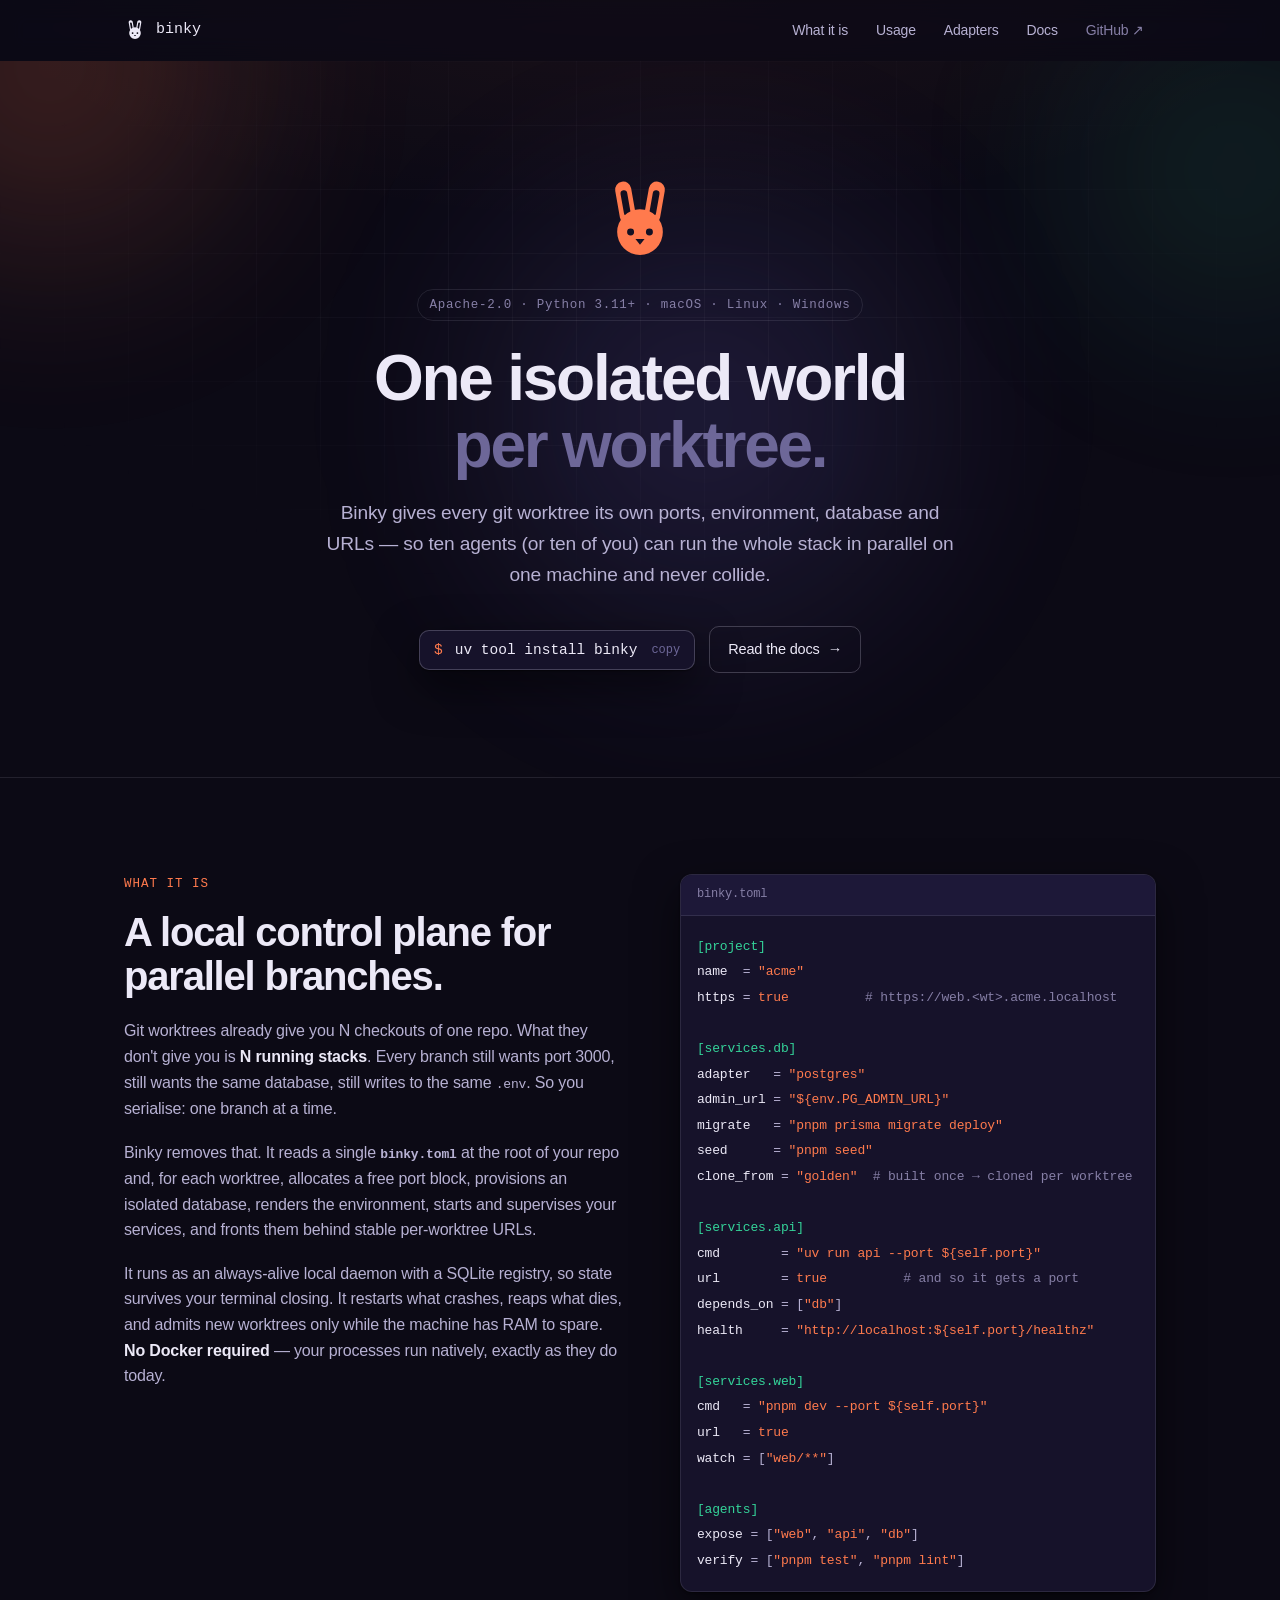
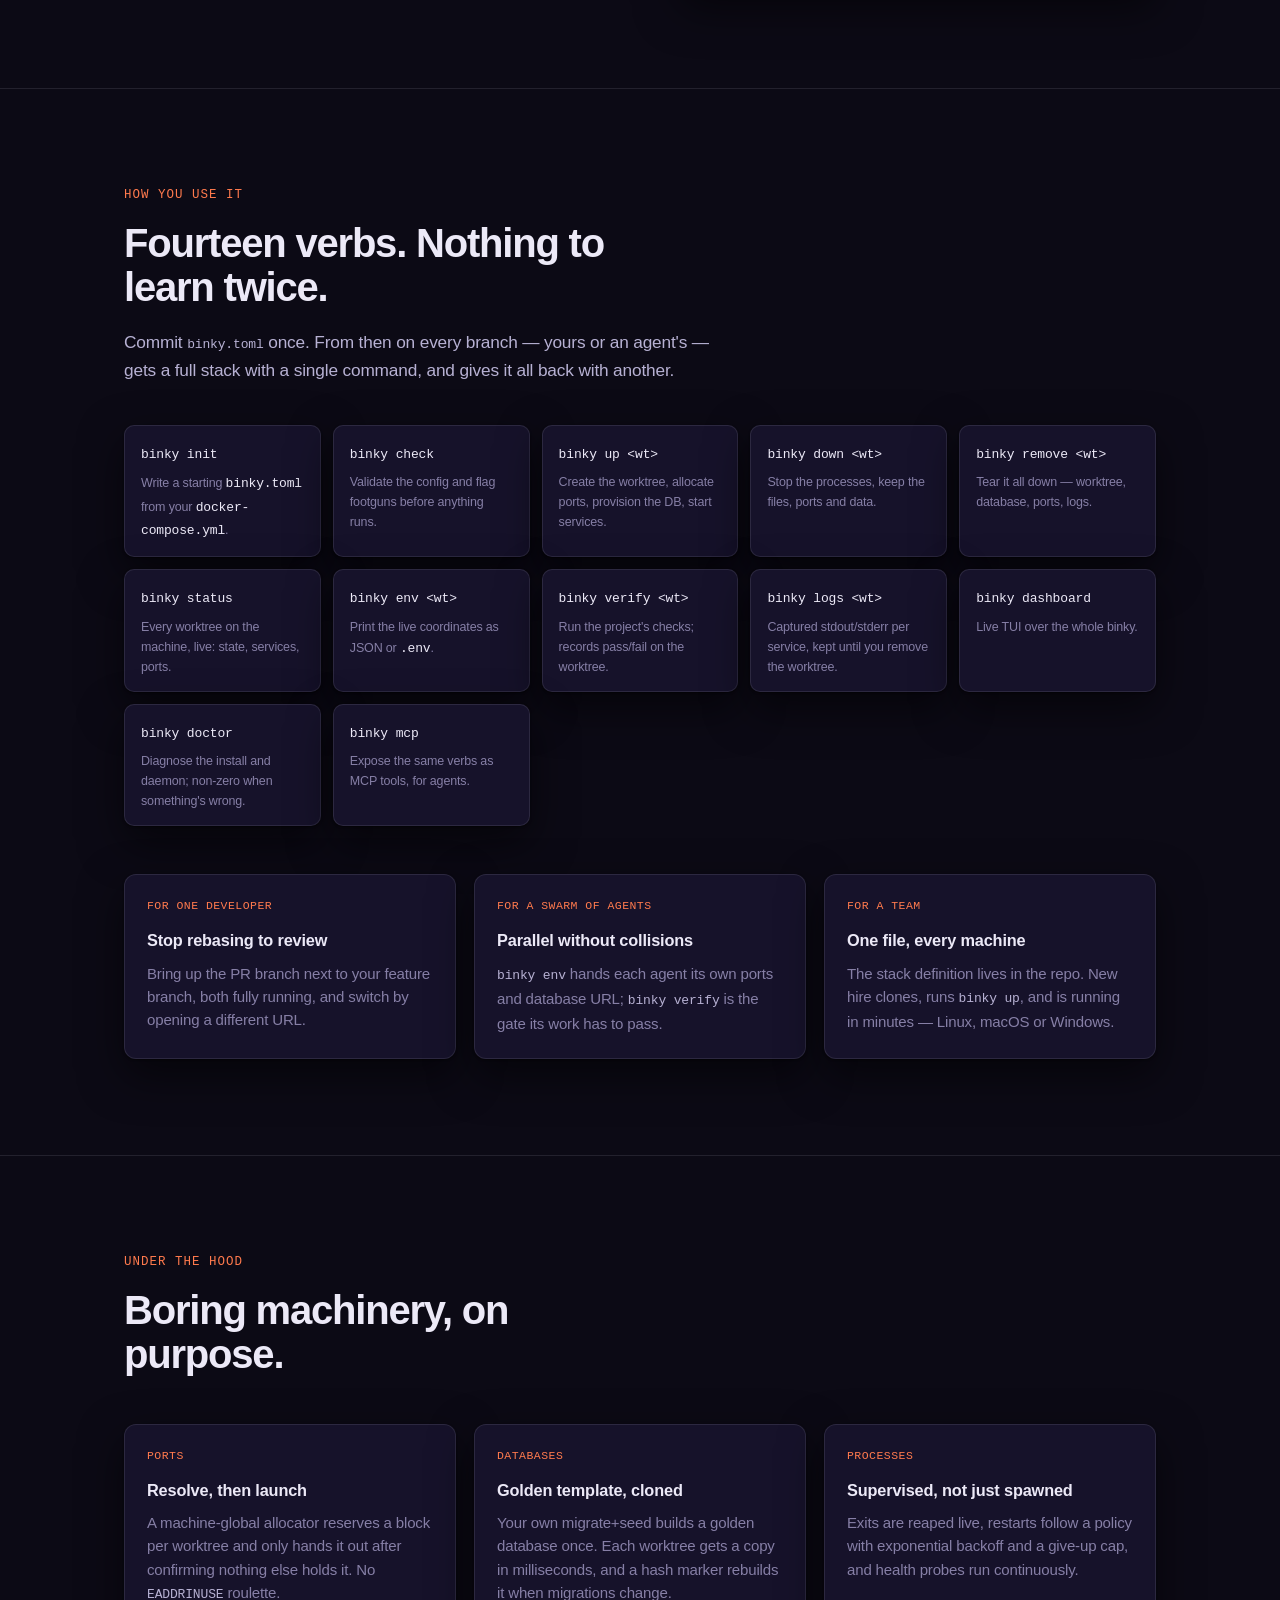
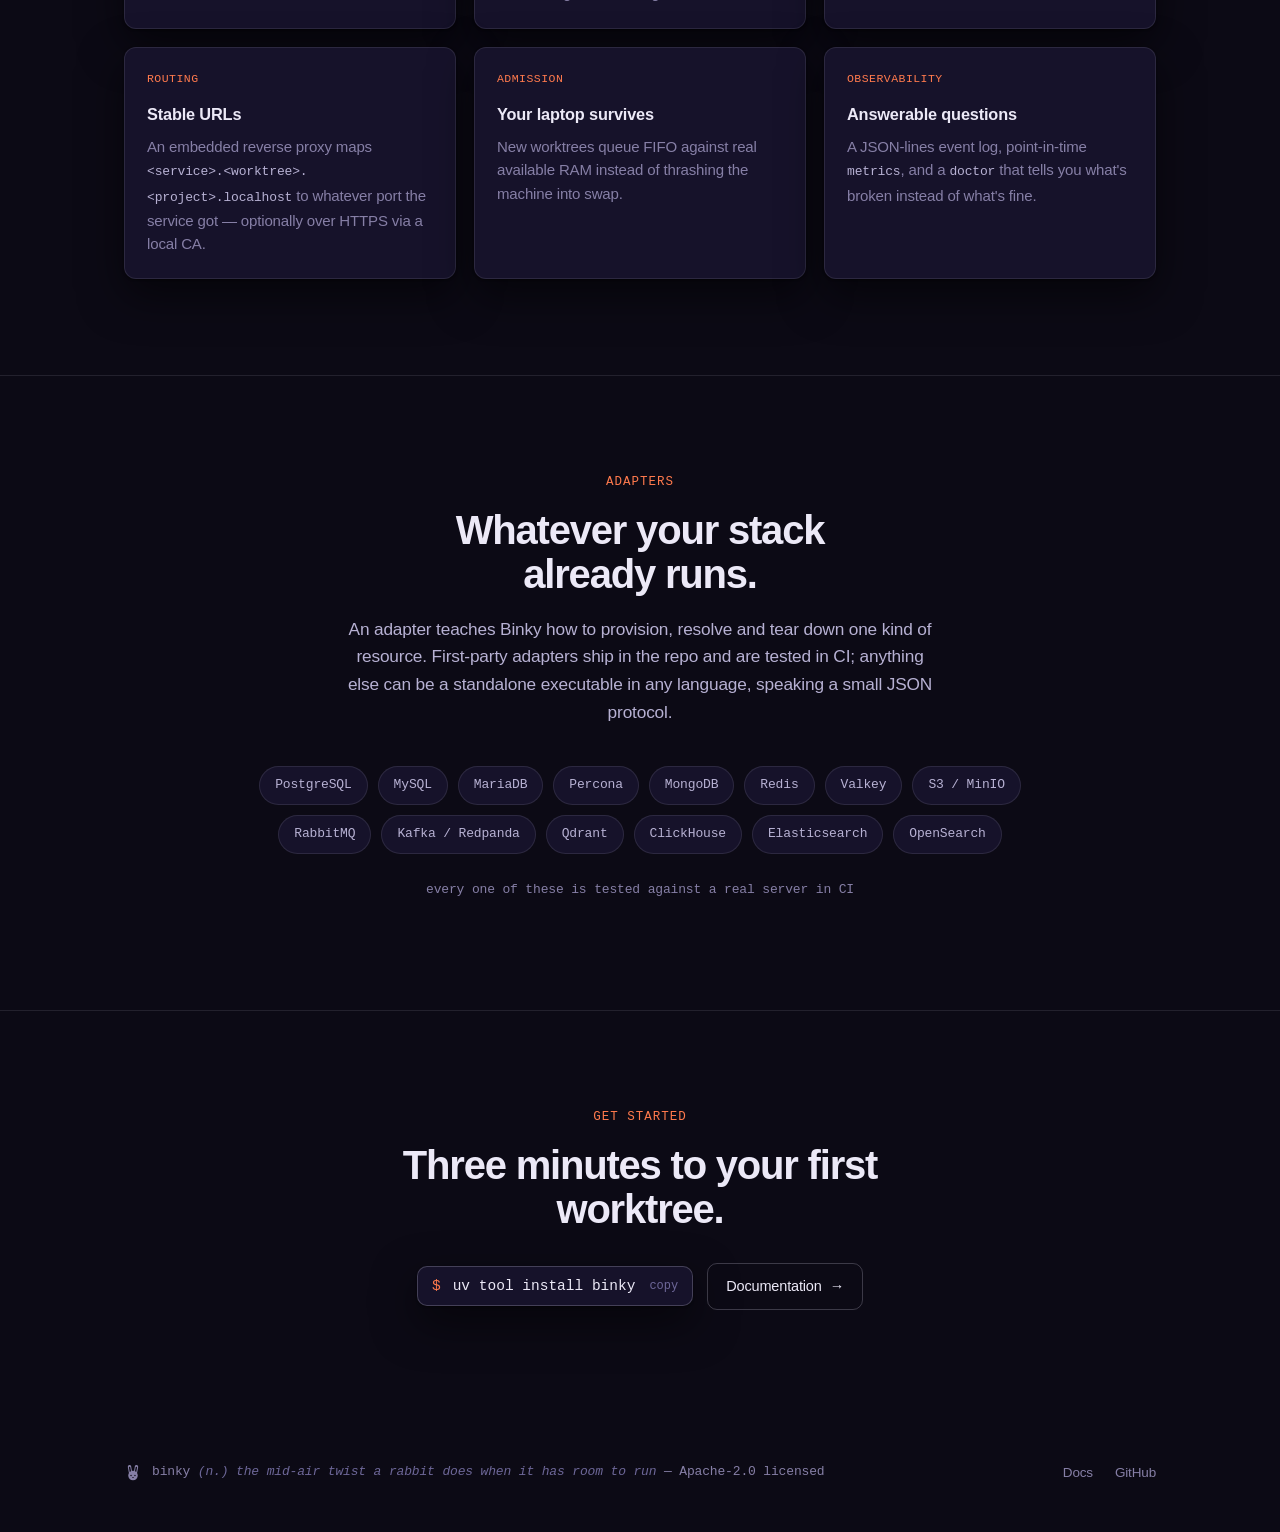
==== commit 4fb8595b: "docs: a dark site that carries the brand, and an MCP install that leads with the one-liner Restyle t" ====
--- a/site/index.html
+++ b/site/index.html
@@ -5,7 +5,7 @@
 <meta name="viewport" content="width=device-width, initial-scale=1" />
 <title>Binky — one isolated world per git worktree</title>
 <meta name="description" content="Binky gives every git worktree its own ports, env, database and URLs, so a swarm of coding agents runs in parallel on one machine without collisions." />
-<meta name="color-scheme" content="light" />
+<meta name="color-scheme" content="dark" />
 <link rel="stylesheet" href="styles.css" />
 <link rel="icon" href="binky.svg" type="image/svg+xml" />
 </head>
@@ -39,9 +39,24 @@
     <div class="hero-grid" aria-hidden="true"></div>
 
     <div class="container hero-inner">
-      <span class="rabbit-lg rise d1" aria-hidden="true"></span>
-
-      <div class="eyebrow rise d2">MIT · Python 3.11+ · macOS · Linux · Windows</div>
+      <svg class="hero-mark rise d1" viewBox="0 0 64 64" aria-hidden="true">
+        <g fill-rule="evenodd">
+          <g transform="translate(18 3) rotate(-10 6 32)">
+            <path d="M6,0 a6,6 0 0,1 6,6 L12,26 a6,6 0 0,1 -12,0 L0,6 a6,6 0 0,1 6,-6 Z
+                     M6,6.5 a2.5,2.5 0 0,1 2.5,2.5 L8.5,23.5 a2.5,2.5 0 0,1 -5,0 L3.5,9 a2.5,2.5 0 0,1 2.5,-2.5 Z" />
+          </g>
+          <g transform="translate(34 3) rotate(10 6 32)">
+            <path d="M6,0 a6,6 0 0,1 6,6 L12,26 a6,6 0 0,1 -12,0 L0,6 a6,6 0 0,1 6,-6 Z
+                     M6,6.5 a2.5,2.5 0 0,1 2.5,2.5 L8.5,23.5 a2.5,2.5 0 0,1 -5,0 L3.5,9 a2.5,2.5 0 0,1 2.5,-2.5 Z" />
+          </g>
+          <path d="M15,41 a17,17 0 1,0 34,0 a17,17 0 1,0 -34,0 Z
+                   M22.4,41 a2.6,2.6 0 1,0 5.2,0 a2.6,2.6 0 1,0 -5.2,0 Z
+                   M36.4,41 a2.6,2.6 0 1,0 5.2,0 a2.6,2.6 0 1,0 -5.2,0 Z
+                   M32,50.5 L28.6,46.2 L35.4,46.2 Z" />
+        </g>
+      </svg>
+
+      <div class="eyebrow rise d2">Apache-2.0 · Python 3.11+ · macOS · Linux · Windows</div>
 
       <h1 class="rise d2">One isolated world <span class="dim">per worktree.</span></h1>
 
@@ -265,7 +280,7 @@
   <div class="container foot-inner">
     <a class="foot-brand" href="#top">
       <span class="rabbit" aria-hidden="true"></span>
-      <span>binky <span class="gloss">(n.) the mid-air twist a rabbit does when it has room to run</span> — MIT licensed</span>
+      <span>binky <span class="gloss">(n.) the mid-air twist a rabbit does when it has room to run</span> — Apache-2.0 licensed</span>
     </a>
     <nav class="foot-links">
       <a href="./docs.html">Docs</a>
--- a/site/styles.css
+++ b/site/styles.css
@@ -1,21 +1,21 @@
-/* Binky — landing styles. Warm paper, dry, editorial. No frameworks, no external assets. */
+/* Binky — landing styles. Deep indigo dark, dry, editorial. No frameworks, no external assets. */
 
 :root {
-  --bg: #faf6f0;             /* cream paper */
-  --bg-soft: #f3ede4;
-  --surface: #ffffff;
-  --surface-2: #f7f2ea;
-  --ink: 30, 27, 54;         /* the indigo, as channels — every wash below is built from it */
-  --border: rgba(30, 27, 54, 0.10);
-  --border-strong: rgba(30, 27, 54, 0.20);
-  --fg: #1e1b36;             /* deep indigo */
-  --fg-dim: #4a4462;
-  --muted: #6b6580;
-  --faint: #8b85a0;          /* decorative only — 3.3:1 on cream, never body text */
-  --accent: #f2683c;         /* coral — used sparingly */
-  --accent-soft: rgba(242, 104, 60, 0.12);
-  --green: #2e9e6b;
-  --shadow: 0 1px 2px rgba(30, 27, 54, 0.04), 0 8px 24px rgba(30, 27, 54, 0.05);
+  --bg: #0c0a15;             /* near-black indigo — the brand ink pushed to the floor */
+  --bg-soft: #100d1c;
+  --surface: #16122a;        /* a lifted indigo panel */
+  --surface-2: #1d1838;
+  --ink: 232, 228, 248;      /* light channels — every wash below is built from it */
+  --border: rgba(232, 228, 248, 0.10);
+  --border-strong: rgba(232, 228, 248, 0.22);
+  --fg: #ece9f7;             /* soft indigo-white */
+  --fg-dim: #b7b1d3;
+  --muted: #867fa6;
+  --faint: #6d6798;          /* decorative + the dimmed half of the headline — never body text */
+  --accent: #ff7a4d;         /* coral — a shade hotter so it sings on dark */
+  --accent-soft: rgba(255, 122, 77, 0.14);
+  --green: #34d399;
+  --shadow: 0 1px 2px rgba(0, 0, 0, 0.5), 0 16px 44px rgba(0, 0, 0, 0.55);
   --radius: 12px;
   --radius-lg: 16px;
   --maxw: 1080px;
@@ -31,6 +31,11 @@
 body {
   margin: 0;
   background: var(--bg);
+  /* a warm coral glow bleeding from the top edge — the one thing that keeps this
+     from being just another inverted-to-black page */
+  background-image: radial-gradient(ellipse 92% 55% at 50% -8%, rgba(255, 122, 77, 0.07), transparent 60%);
+  background-repeat: no-repeat;
+  background-attachment: fixed;
   color: var(--fg);
   font-family: var(--font);
   font-size: 16px;
@@ -60,8 +65,7 @@
    alpha, which is exactly that: the geometry lives in one place, the colour
    stays with whoever is using it. The coral baked into the file is for the two
    places that consume it directly, the favicon and the README. */
-.rabbit,
-.rabbit-lg {
+.rabbit {
   display: inline-block;
   flex: none;
   background-color: currentColor;
@@ -107,23 +111,23 @@
   border-bottom: 1px solid var(--border);
 }
 .bg-motion { position: absolute; inset: -20% -10% 0; z-index: 0; pointer-events: none; overflow: hidden; }
-/* On a light background these have to be far weaker than they were on black —
-   the same opacity that read as a glow over #0b0b0c reads as a stain over cream. */
+/* Back over near-black, these read as glow rather than stain — so they carry the
+   strength they were originally built for, not the muted values cream demanded. */
 .blob {
   position: absolute;
   border-radius: 50%;
   filter: blur(100px);
-  opacity: 0.75;
+  opacity: 0.9;
   will-change: transform;
 }
-.blob.b1 { width: 520px; height: 520px; left: -6%; top: -14%;
-  background: radial-gradient(circle, rgba(242,104,60,0.20), transparent 68%);
+.blob.b1 { width: 540px; height: 540px; left: -6%; top: -14%;
+  background: radial-gradient(circle, rgba(255,122,77,0.34), transparent 68%);
   animation: drift1 34s ease-in-out infinite; }
-.blob.b2 { width: 460px; height: 460px; right: -4%; top: 2%;
-  background: radial-gradient(circle, rgba(46,158,107,0.14), transparent 68%);
+.blob.b2 { width: 470px; height: 470px; right: -4%; top: 2%;
+  background: radial-gradient(circle, rgba(52,211,153,0.20), transparent 68%);
   animation: drift2 42s ease-in-out infinite; }
-.blob.b3 { width: 600px; height: 600px; left: 34%; top: 22%;
-  background: radial-gradient(circle, rgba(120,110,220,0.14), transparent 70%);
+.blob.b3 { width: 620px; height: 620px; left: 34%; top: 22%;
+  background: radial-gradient(circle, rgba(139,124,255,0.24), transparent 70%);
   animation: drift3 50s ease-in-out infinite; }
 .hero-grid {
   position: absolute; inset: 0; z-index: 0; pointer-events: none;
@@ -134,7 +138,19 @@
   opacity: 0.35;
 }
 .hero-inner { position: relative; z-index: 1; text-align: center; }
-.hero .rabbit-lg { width: 76px; height: 76px; color: var(--accent); margin: 0 auto 26px; display: block; }
+/* The hero mark is inline SVG, not the masked silhouette used elsewhere. It's
+   filled and stroke-less: with no stroke, the overlapping ear and head paths
+   simply union at the same colour, so nothing crosses the face. Translucency is
+   applied at the element level (`opacity`), not per-fill — that flattens the
+   shape first, so the ear/head overlap doesn't double up into a visible seam.
+   The evenodd counters (ear insides, eyes, nose) stay hollow. */
+.hero-mark {
+  width: 86px; height: 86px; display: block; margin: 0 auto 26px;
+  fill: var(--accent);
+  stroke: none;
+  opacity: 0.9;
+  mix-blend-mode: overlay;           /* Photoshop's "Sobrepor" — blends with the hero backdrop */
+}
 .eyebrow {
   display: inline-block;
   font-family: var(--mono);
@@ -238,8 +254,10 @@
   transition: border-color 0.25s ease, transform 0.25s ease, box-shadow 0.25s ease;
 }
 .feat:hover {
-  border-color: var(--border-strong); transform: translateY(-2px);
-  box-shadow: 0 2px 4px rgba(var(--ink), 0.05), 0 14px 34px rgba(var(--ink), 0.09);
+  border-color: color-mix(in srgb, var(--accent) 45%, var(--border-strong));
+  transform: translateY(-2px);
+  box-shadow: 0 2px 4px rgba(0, 0, 0, 0.4), 0 16px 40px rgba(0, 0, 0, 0.5),
+    0 0 0 1px color-mix(in srgb, var(--accent) 18%, transparent);
 }
 .feat h3 { font-size: 1.02rem; font-weight: 600; margin: 0 0 8px; letter-spacing: -0.01em; }
 .feat p { margin: 0; color: var(--muted); font-size: 0.94rem; line-height: 1.55; }
@@ -317,7 +335,7 @@
 .docs-body h3 { font-size: 1.05rem; font-weight: 600; letter-spacing: -0.015em; margin: 34px 0 10px; scroll-margin-top: 84px; }
 .docs-body p { color: var(--fg-dim); margin: 0 0 16px; }
 .docs-body strong { color: var(--fg); font-weight: 600; }
-.docs-body a:not(.btn) { color: var(--accent); text-decoration: underline; text-underline-offset: 3px; text-decoration-thickness: 1px; text-decoration-color: rgba(242,104,60,0.4); }
+.docs-body a:not(.btn) { color: var(--accent); text-decoration: underline; text-underline-offset: 3px; text-decoration-thickness: 1px; text-decoration-color: color-mix(in srgb, var(--accent) 45%, transparent); }
 .docs-body a:not(.btn):hover { text-decoration-color: var(--accent); }
 .docs-body ul { color: var(--fg-dim); margin: 0 0 16px; padding-left: 20px; }
 .docs-body li { margin-bottom: 7px; }
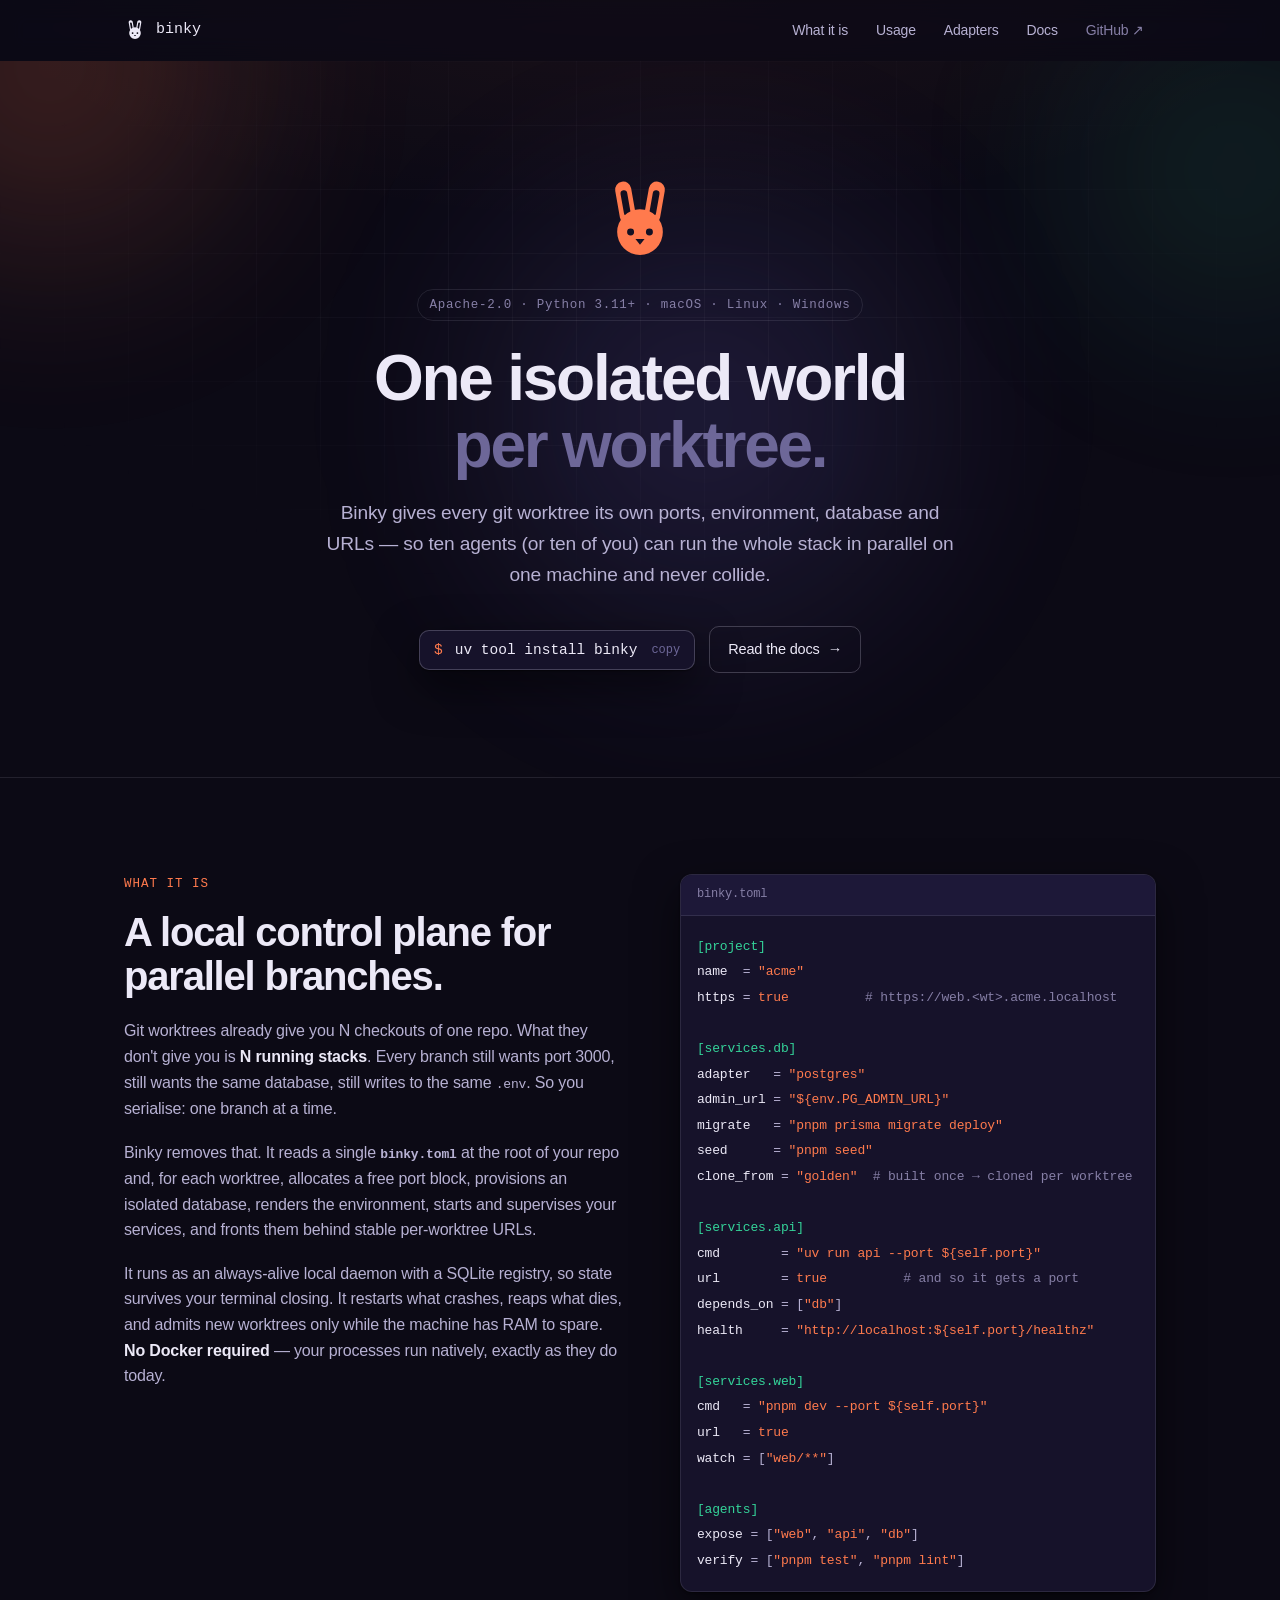
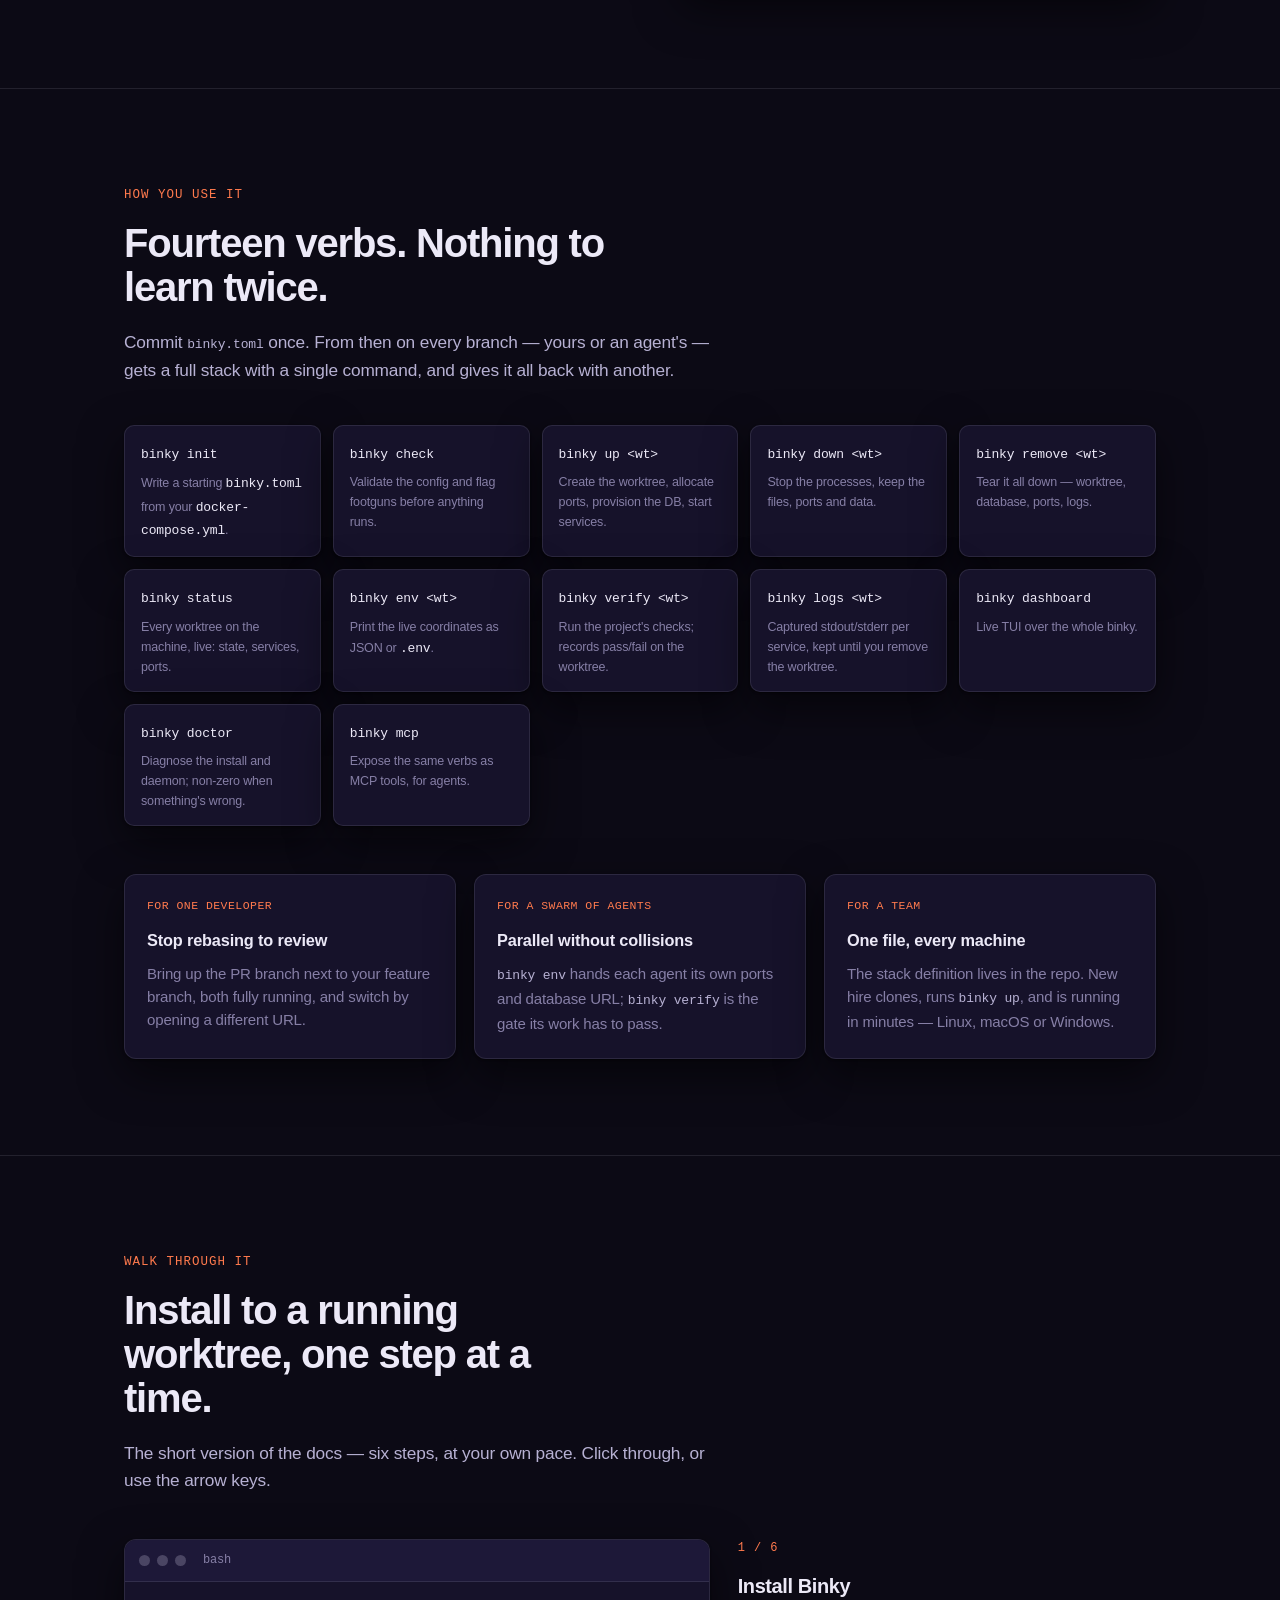
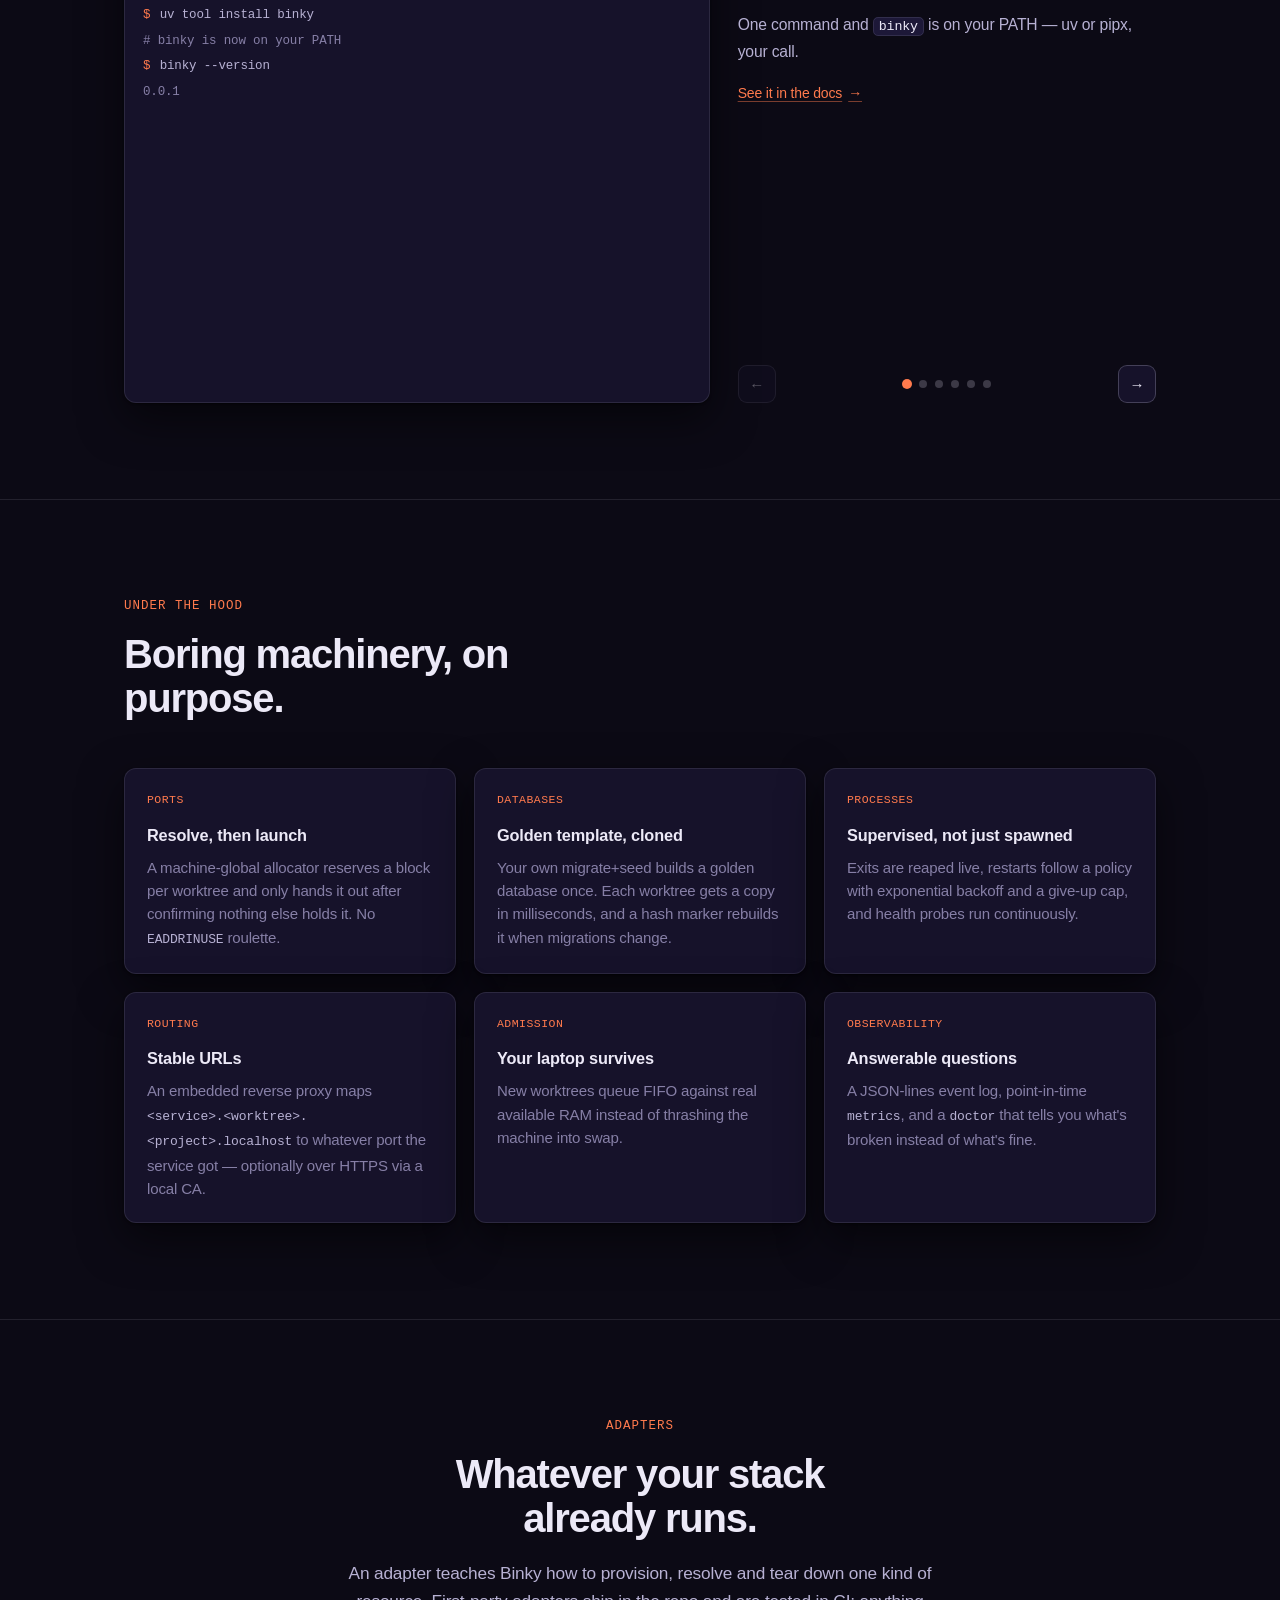
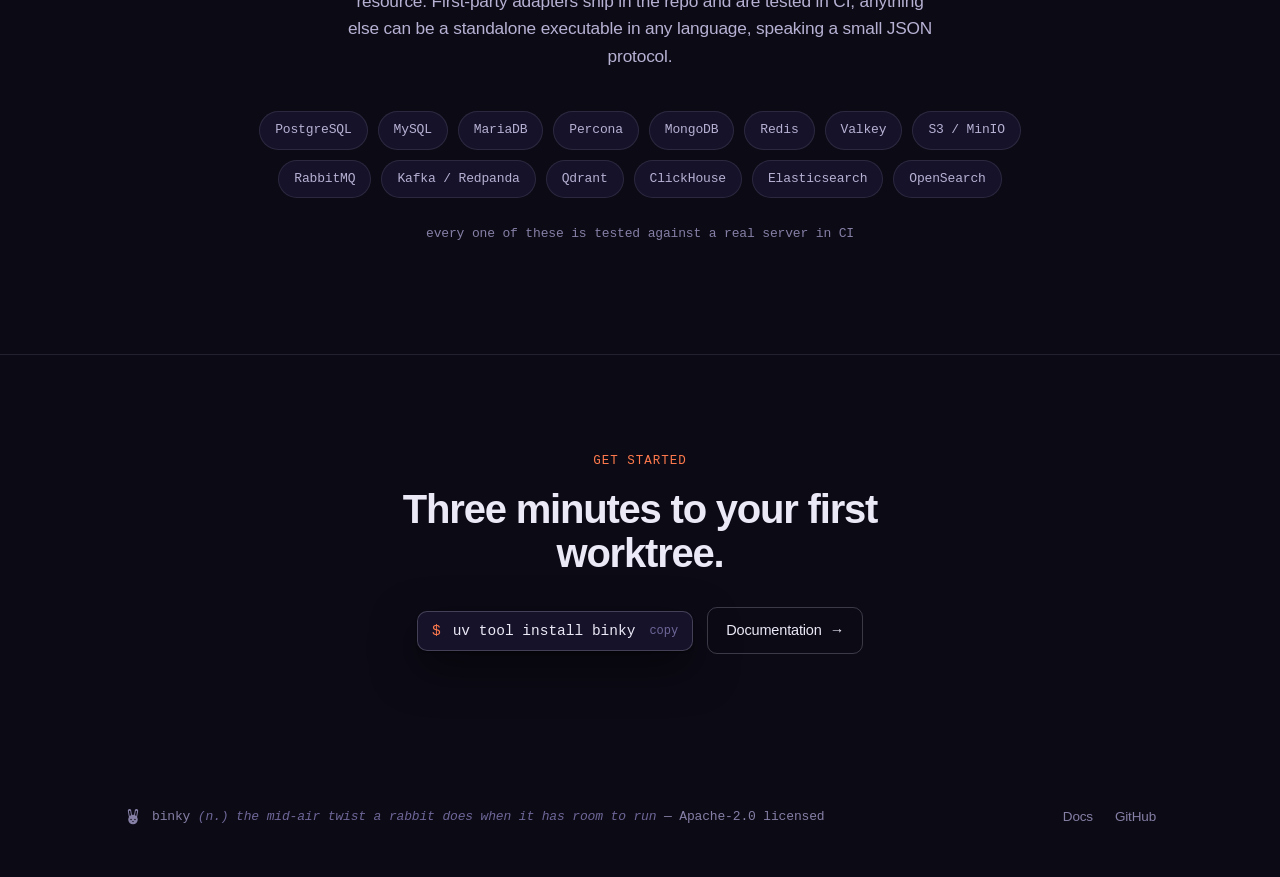
==== commit a0bdee13: "feat(site): a self-paced walkthrough from install to a running worktree Add a #demo section to the l" ====
--- a/site/index.html
+++ b/site/index.html
@@ -182,6 +182,120 @@
     </div>
   </section>
 
+  <!-- ----------------------------------------------------------------- demo -->
+  <!-- A self-paced walkthrough: the short version of the docs. Every terminal
+       screen mirrors the CLI's real output format (src/binky/cli.py); the pids
+       and ports shown by `up`/`status` are runtime values and stand in for
+       illustration. The tokenised content lives here; demo.js only steps
+       through it and types the leading command. -->
+  <section id="demo">
+    <div class="container">
+      <div class="reveal">
+        <div class="sec-label">Walk through it</div>
+        <h2 class="sec-title">Install to a running worktree, one step at a time.</h2>
+        <p class="sec-lead">
+          The short version of the docs — six steps, at your own pace. Click through, or use the
+          arrow keys.
+        </p>
+      </div>
+
+      <div class="demo reveal" id="demoStage" tabindex="0" aria-roledescription="walkthrough">
+        <div class="demo-ide">
+          <div class="demo-bar">
+            <span class="demo-dot"></span><span class="demo-dot"></span><span class="demo-dot"></span>
+            <span class="demo-tab" id="demoTab">bash</span>
+          </div>
+
+          <div class="demo-screens" id="demoScreens">
+
+            <!-- 1 · install -->
+            <div class="demo-screen is-active" data-tab="bash">
+<pre><code class="term"><span class="term-cmd"><span class="prompt">$</span> <span class="cmd">uv tool install binky</span></span><span class="term-body">
+<span class="tok-cmt"># binky is now on your PATH</span>
+<span class="term-cmd"><span class="prompt">$</span> binky <span class="tok-flag">--version</span></span>
+<span class="tok-out">0.0.1</span></span></code></pre>
+            </div>
+
+            <!-- 2 · describe the stack (binky.toml) -->
+            <div class="demo-screen" data-tab="binky.toml">
+<pre><code><span class="tok-sec">[project]</span>
+<span class="tok-key">name</span>  = <span class="tok-str">"acme"</span>
+<span class="tok-key">https</span> = <span class="tok-str">true</span>
+
+<span class="tok-sec">[services.db]</span>
+<span class="tok-key">adapter</span>    = <span class="tok-str">"postgres"</span>
+<span class="tok-key">admin_url</span>  = <span class="tok-str">"${env.PG_ADMIN_URL}"</span>
+<span class="tok-key">clone_from</span> = <span class="tok-str">"golden"</span>   <span class="tok-cmt"># built once → cloned per worktree</span>
+
+<span class="tok-sec">[services.api]</span>
+<span class="tok-key">cmd</span> = <span class="tok-str">"uv run api --port ${self.port}"</span>
+<span class="tok-key">url</span> = <span class="tok-str">true</span>
+
+<span class="tok-sec">[services.web]</span>
+<span class="tok-key">cmd</span> = <span class="tok-str">"pnpm dev --port ${self.port}"</span>
+<span class="tok-key">url</span> = <span class="tok-str">true</span>
+
+<span class="tok-sec">[agents]</span>
+<span class="tok-key">expose</span> = [<span class="tok-str">"web"</span>, <span class="tok-str">"api"</span>, <span class="tok-str">"db"</span>]</code></pre>
+            </div>
+
+            <!-- 3 · check -->
+            <div class="demo-screen" data-tab="bash">
+<pre><code class="term"><span class="term-cmd"><span class="prompt">$</span> <span class="cmd">binky check</span></span><span class="term-body">
+<span class="tok-ok">✓ binky.toml is valid — project 'acme', 3 service(s)</span></span></code></pre>
+            </div>
+
+            <!-- 4 · up (pids/ports illustrative; line format is real) -->
+            <div class="demo-screen" data-tab="bash">
+<pre><code class="term"><span class="term-cmd"><span class="prompt">$</span> <span class="cmd">binky up login-fix</span></span><span class="term-body">
+<span class="tok-out">  db  pid 48213
+  api  pid 48217  :41003
+  web  pid 48219  :41005</span>
+<span class="tok-ok">✓ up: login-fix (3 service(s))</span></span></code></pre>
+            </div>
+
+            <!-- 5 · a second worktree, in parallel + status -->
+            <div class="demo-screen" data-tab="bash">
+<pre><code class="term"><span class="term-cmd"><span class="prompt">$</span> <span class="cmd">binky up checkout-v2</span></span><span class="term-body">   <span class="tok-cmt"># a second branch, in parallel</span>
+<span class="tok-ok">✓ up: checkout-v2 (3 service(s))</span>
+<span class="term-cmd"><span class="prompt">$</span> binky status</span>
+<b class="tok-proj">acme</b>
+<span class="tok-out">  checkout-v2  [running]
+      api  :41013
+      web  :41015
+  login-fix  [running]
+      api  :41003
+      web  :41005</span></span></code></pre>
+            </div>
+
+            <!-- 6 · hand it to an agent -->
+            <div class="demo-screen" data-tab="bash">
+<pre><code class="term"><span class="term-cmd"><span class="prompt">$</span> <span class="cmd">binky env login-fix</span></span><span class="term-body">
+<span class="tok-out">{"web": "http://web.login-fix.acme.localhost",
+ "api": "http://localhost:41003",
+ "db":  "postgresql://…/acme_login_fix"}</span></span></code></pre>
+            </div>
+
+          </div>
+        </div>
+
+        <aside class="demo-side">
+          <div class="demo-step" aria-live="polite">
+            <div class="demo-count"><span id="demoNum">1</span> / 6</div>
+            <h3 class="demo-title" id="demoTitle">Install Binky</h3>
+            <p class="demo-desc" id="demoDesc"></p>
+          </div>
+          <a class="demo-doc" id="demoDoc" href="./docs.html#install">See it in the docs <span class="arrow">→</span></a>
+          <div class="demo-controls">
+            <button class="demo-nav" id="demoPrev" type="button" aria-label="Previous step" disabled>←</button>
+            <div class="demo-dots" id="demoDots" role="tablist" aria-label="Walkthrough steps"></div>
+            <button class="demo-nav" id="demoNext" type="button" aria-label="Next step">→</button>
+          </div>
+        </aside>
+      </div>
+    </div>
+  </section>
+
   <!-- ------------------------------------------------------------- internals -->
   <section id="how">
     <div class="container">
@@ -290,5 +404,6 @@
 </footer>
 
 <script src="app.js"></script>
+<script src="demo.js"></script>
 </body>
 </html>
--- a/site/styles.css
+++ b/site/styles.css
@@ -370,8 +370,65 @@
 .docs-body td.num { text-align: right; font-family: var(--mono); font-size: 13px; white-space: nowrap; }
 .docs-body th.num { text-align: right; }
 
+/* ---------- demo walkthrough ---------- */
+/* A fake editor on the left, caption + stepper on the right. Only one screen is
+   ever `.is-active`; the rest are pulled out of flow so the panel sizes to the
+   one on show. demo.js drives which, and types the leading command. */
+.demo { display: grid; grid-template-columns: 1.4fr 1fr; gap: 28px; margin-top: 44px; align-items: stretch; }
+.demo:focus { outline: none; }
+.demo-ide {
+  background: var(--surface); border: 1px solid var(--border); border-radius: var(--radius);
+  overflow: hidden; box-shadow: var(--shadow); display: flex; flex-direction: column; min-width: 0;
+}
+.demo-bar { display: flex; align-items: center; gap: 7px; padding: 11px 14px; border-bottom: 1px solid var(--border); background: var(--surface-2); }
+.demo-dot { width: 11px; height: 11px; border-radius: 50%; background: var(--border-strong); }
+.demo-tab { font-family: var(--mono); font-size: 12px; color: var(--muted); margin-left: 10px; }
+/* floored near the tallest screen (the binky.toml editor) so stepping between a
+   long and a short screen barely shifts the panel height */
+.demo-screens { position: relative; flex: 1; min-height: 420px; }
+.demo-screen { position: absolute; inset: 0; opacity: 0; visibility: hidden; transition: opacity 0.28s ease; }
+.demo-screen.is-active { opacity: 1; visibility: visible; position: relative; }
+.demo-screen pre { padding: 20px 18px; }
+.demo-screen code { font-size: 12.5px; line-height: 1.85; }
+.term .prompt { color: var(--accent); margin-right: 2px; }
+.tok-ok { color: var(--green); }
+.tok-proj { color: var(--fg); font-weight: 600; }
+/* while the command types in, hold everything after it back, and blink a caret */
+.demo-screen.typing .term-body { visibility: hidden; }
+.demo-screen.typing .cmd::after { content: "▋"; color: var(--accent); animation: caret 1s steps(1) infinite; }
+@keyframes caret { 50% { opacity: 0; } }
+
+.demo-side { display: flex; flex-direction: column; }
+.demo-count { font-family: var(--mono); font-size: 12px; letter-spacing: 0.08em; color: var(--accent); margin-bottom: 12px; }
+.demo-title { font-size: 1.25rem; font-weight: 600; letter-spacing: -0.02em; margin: 0 0 10px; }
+.demo-desc { color: var(--fg-dim); margin: 0; font-size: 0.98rem; line-height: 1.6; }
+.demo-desc code { font-size: 0.85em; color: var(--fg); background: var(--surface-2); border: 1px solid var(--border); border-radius: 5px; padding: 1px 5px; }
+.demo-doc {
+  color: var(--accent); font-size: 14px; margin-top: 18px; align-self: flex-start;
+  display: inline-flex; align-items: center; gap: 6px;
+  text-decoration: underline; text-underline-offset: 3px; text-decoration-thickness: 1px;
+  text-decoration-color: color-mix(in srgb, var(--accent) 45%, transparent);
+}
+.demo-doc:hover { text-decoration-color: var(--accent); }
+.demo-doc .arrow { transition: transform 0.2s ease; }
+.demo-doc:hover .arrow { transform: translateX(3px); }
+.demo-controls { display: flex; align-items: center; gap: 12px; margin-top: auto; padding-top: 26px; }
+.demo-nav {
+  width: 38px; height: 38px; border-radius: 9px; border: 1px solid var(--border-strong);
+  background: var(--surface); color: var(--fg); font-size: 15px; cursor: pointer;
+  transition: border-color 0.2s ease, background 0.2s ease, opacity 0.2s ease;
+}
+.demo-nav:hover:not(:disabled) { border-color: var(--accent); }
+.demo-nav:disabled { opacity: 0.35; cursor: default; }
+.demo-dots { display: flex; gap: 8px; flex: 1; justify-content: center; }
+.demo-dots button { width: 8px; height: 8px; padding: 0; border-radius: 50%; border: none; background: var(--border-strong); cursor: pointer; transition: background 0.2s ease, transform 0.2s ease; }
+.demo-dots button:hover { background: var(--muted); }
+.demo-dots button.on { background: var(--accent); transform: scale(1.25); }
+
 /* ---------- responsive ---------- */
 @media (max-width: 820px) {
+  .demo { grid-template-columns: 1fr; }
+  .demo-screens { min-height: 360px; }
   .split { grid-template-columns: 1fr; gap: 32px; }
   .grid3 { grid-template-columns: 1fr; }
   .docs-shell { grid-template-columns: 1fr; }
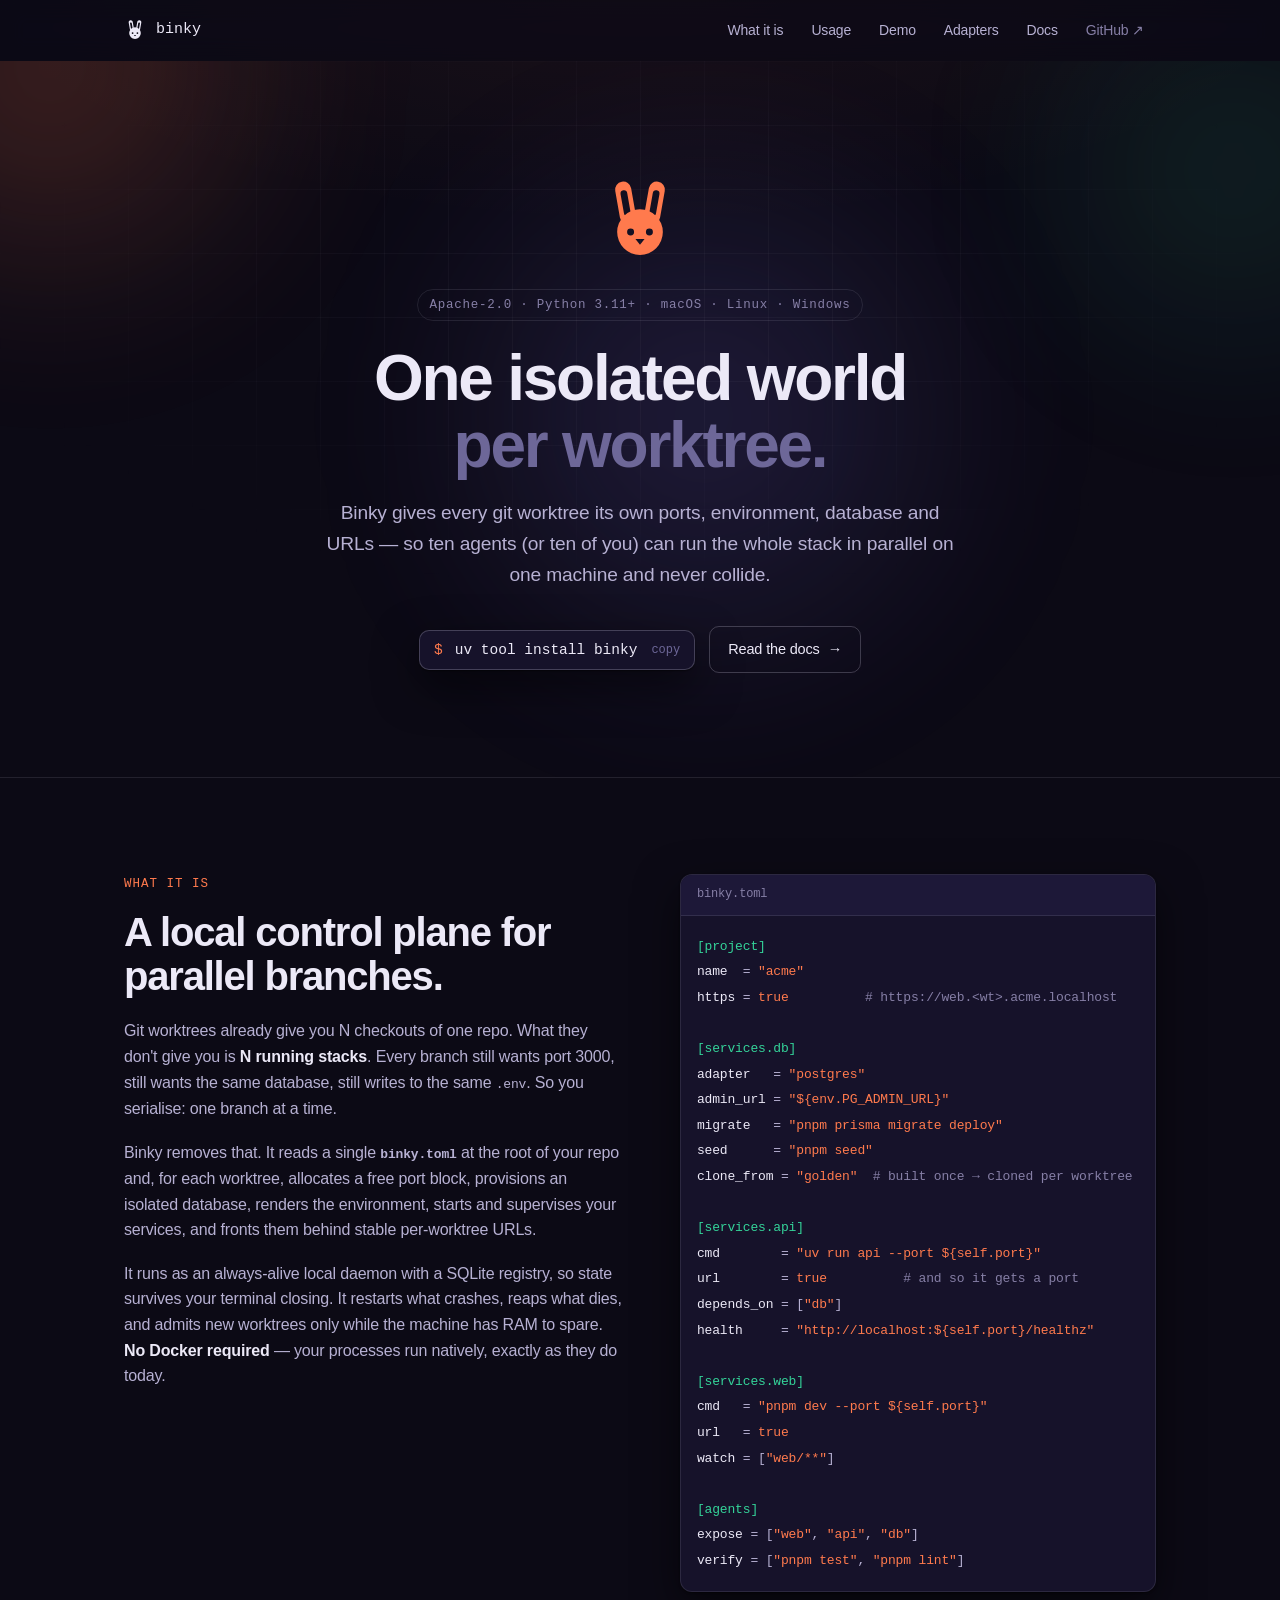
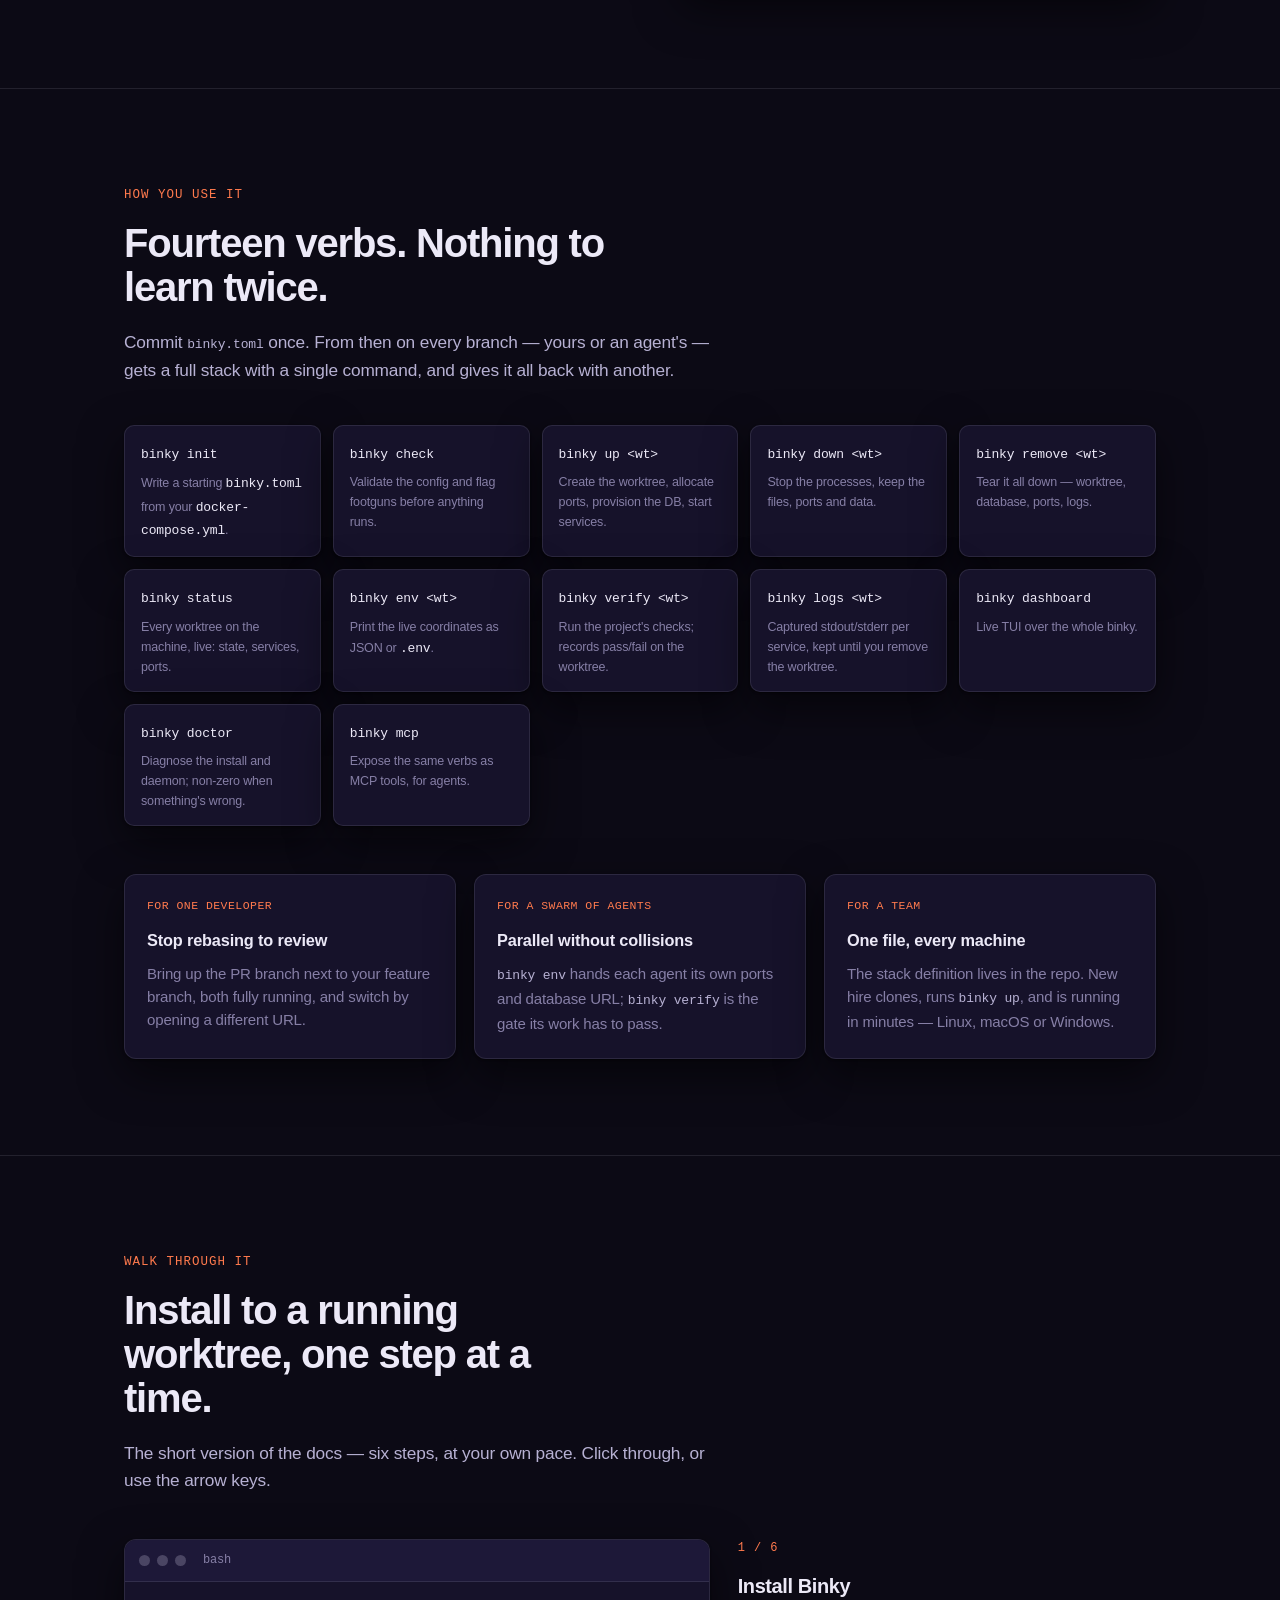
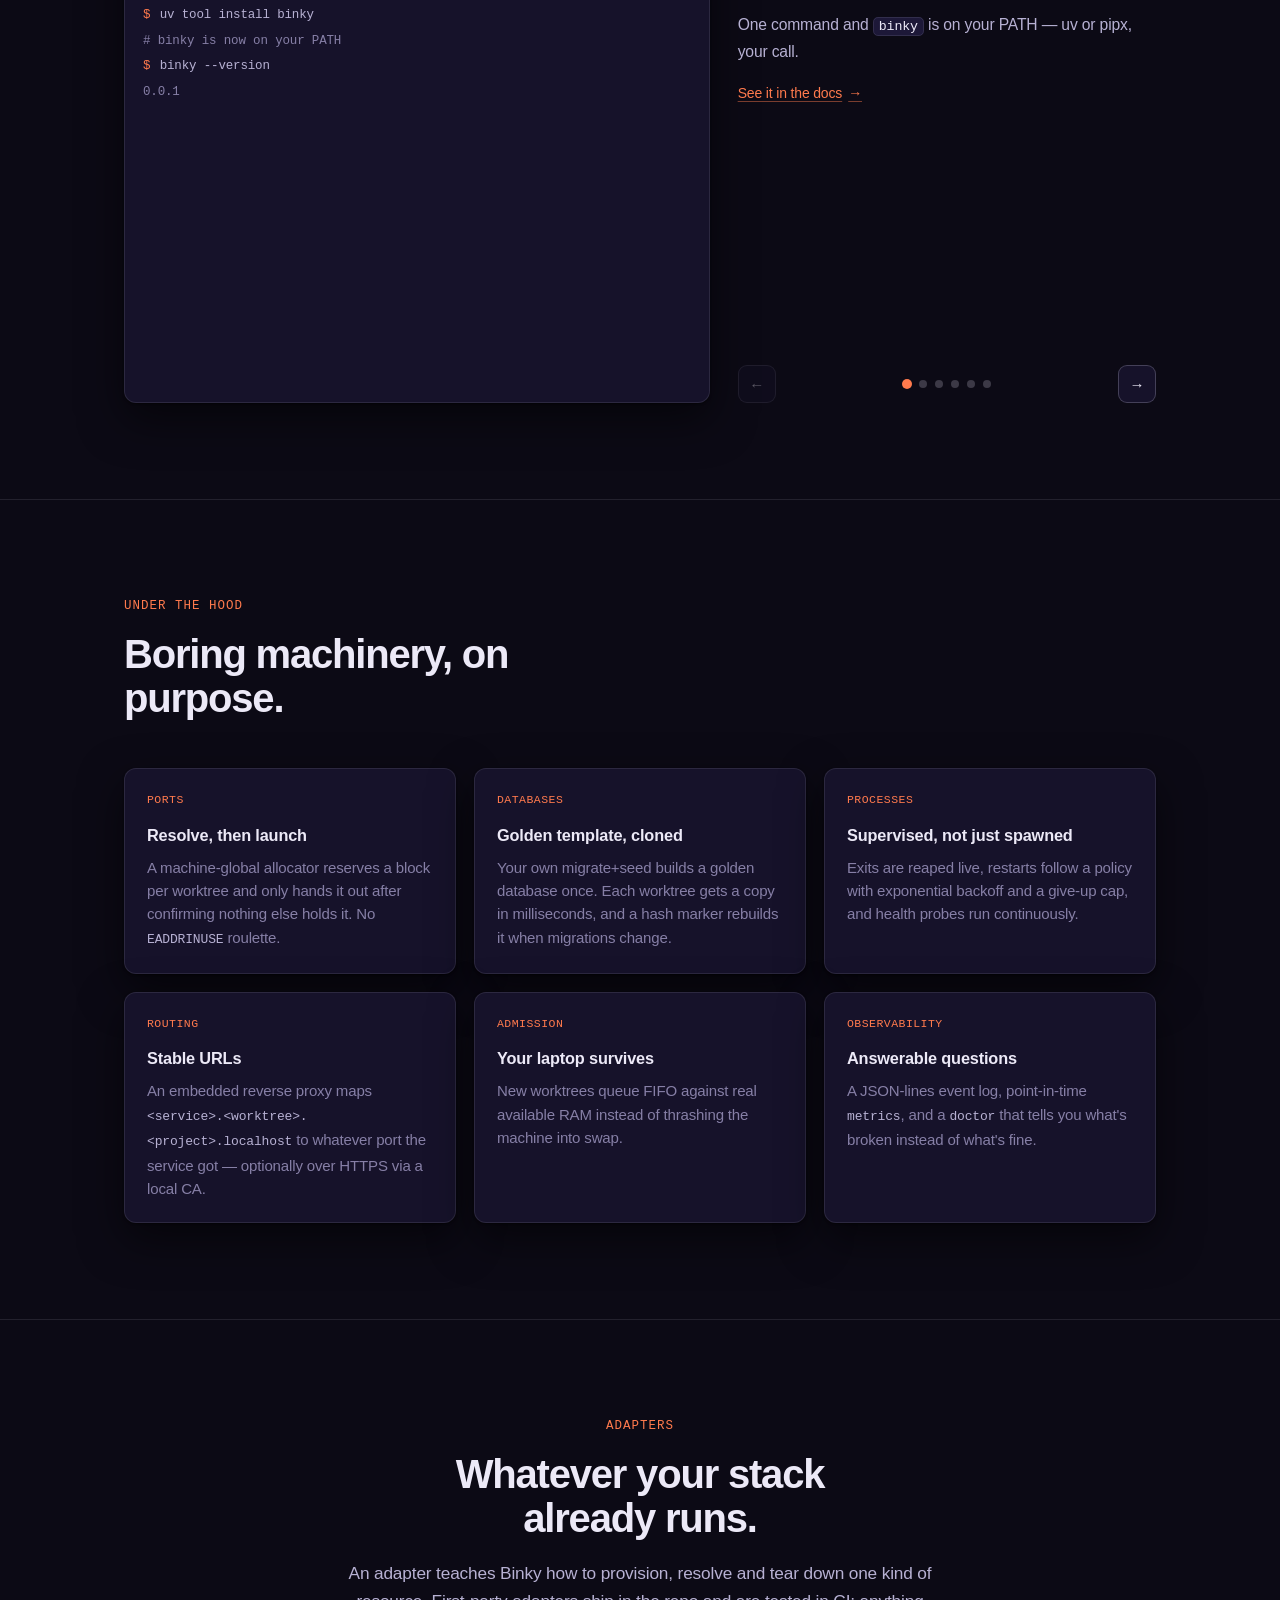
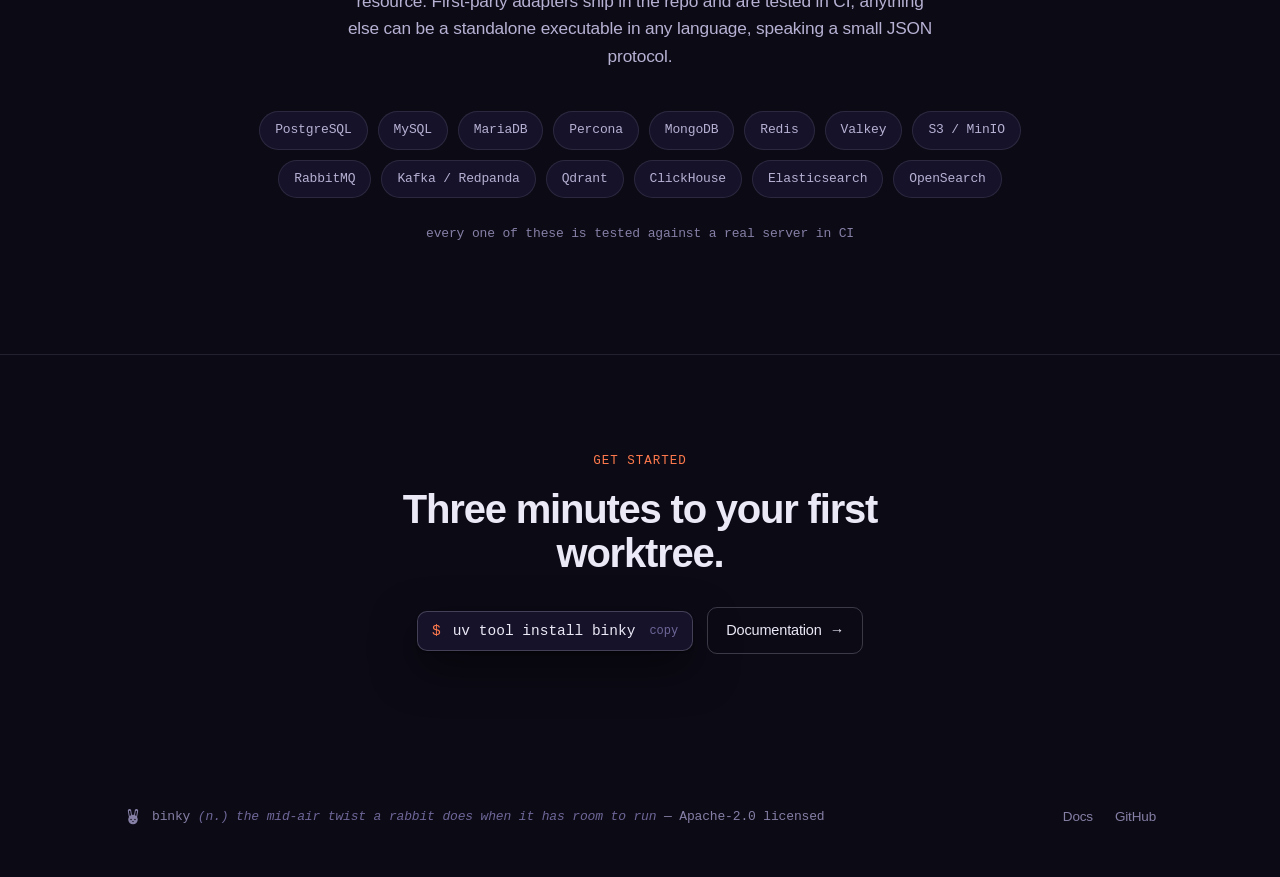
==== commit e625b81f: "fix(site): surface the demo in the nav, and make the worktree name an obvious placeholder Add "Demo"" ====
--- a/site/index.html
+++ b/site/index.html
@@ -20,6 +20,7 @@
     <nav class="nav-links">
       <a href="#what" class="hide-sm">What it is</a>
       <a href="#use" class="hide-sm">Usage</a>
+      <a href="#demo" class="hide-sm">Demo</a>
       <a href="#adapters" class="hide-sm">Adapters</a>
       <a href="./docs.html">Docs</a>
       <a href="https://github.com/andreisilva1/binky" class="gh" rel="noopener">GitHub&nbsp;↗</a>
@@ -247,33 +248,33 @@
 
             <!-- 4 · up (pids/ports illustrative; line format is real) -->
             <div class="demo-screen" data-tab="bash">
-<pre><code class="term"><span class="term-cmd"><span class="prompt">$</span> <span class="cmd">binky up login-fix</span></span><span class="term-body">
+<pre><code class="term"><span class="term-cmd"><span class="prompt">$</span> <span class="cmd">binky up &lt;your-branch-name&gt;</span></span><span class="term-body">
 <span class="tok-out">  db  pid 48213
   api  pid 48217  :41003
   web  pid 48219  :41005</span>
-<span class="tok-ok">✓ up: login-fix (3 service(s))</span></span></code></pre>
+<span class="tok-ok">✓ up: &lt;your-branch-name&gt; (3 service(s))</span></span></code></pre>
             </div>
 
             <!-- 5 · a second worktree, in parallel + status -->
             <div class="demo-screen" data-tab="bash">
-<pre><code class="term"><span class="term-cmd"><span class="prompt">$</span> <span class="cmd">binky up checkout-v2</span></span><span class="term-body">   <span class="tok-cmt"># a second branch, in parallel</span>
-<span class="tok-ok">✓ up: checkout-v2 (3 service(s))</span>
+<pre><code class="term"><span class="term-cmd"><span class="prompt">$</span> <span class="cmd">binky up &lt;another-branch-name&gt;</span></span><span class="term-body">   <span class="tok-cmt"># a second branch, in parallel</span>
+<span class="tok-ok">✓ up: &lt;another-branch-name&gt; (3 service(s))</span>
 <span class="term-cmd"><span class="prompt">$</span> binky status</span>
 <b class="tok-proj">acme</b>
-<span class="tok-out">  checkout-v2  [running]
+<span class="tok-out">  &lt;another-branch-name&gt;  [running]
       api  :41013
       web  :41015
-  login-fix  [running]
+  &lt;your-branch-name&gt;  [running]
       api  :41003
       web  :41005</span></span></code></pre>
             </div>
 
             <!-- 6 · hand it to an agent -->
             <div class="demo-screen" data-tab="bash">
-<pre><code class="term"><span class="term-cmd"><span class="prompt">$</span> <span class="cmd">binky env login-fix</span></span><span class="term-body">
-<span class="tok-out">{"web": "http://web.login-fix.acme.localhost",
+<pre><code class="term"><span class="term-cmd"><span class="prompt">$</span> <span class="cmd">binky env &lt;your-branch-name&gt;</span></span><span class="term-body">
+<span class="tok-out">{"web": "http://web.&lt;your-branch-name&gt;.acme.localhost",
  "api": "http://localhost:41003",
- "db":  "postgresql://…/acme_login_fix"}</span></span></code></pre>
+ "db":  "postgresql://…/acme_&lt;your-branch-name&gt;"}</span></span></code></pre>
             </div>
 
           </div>
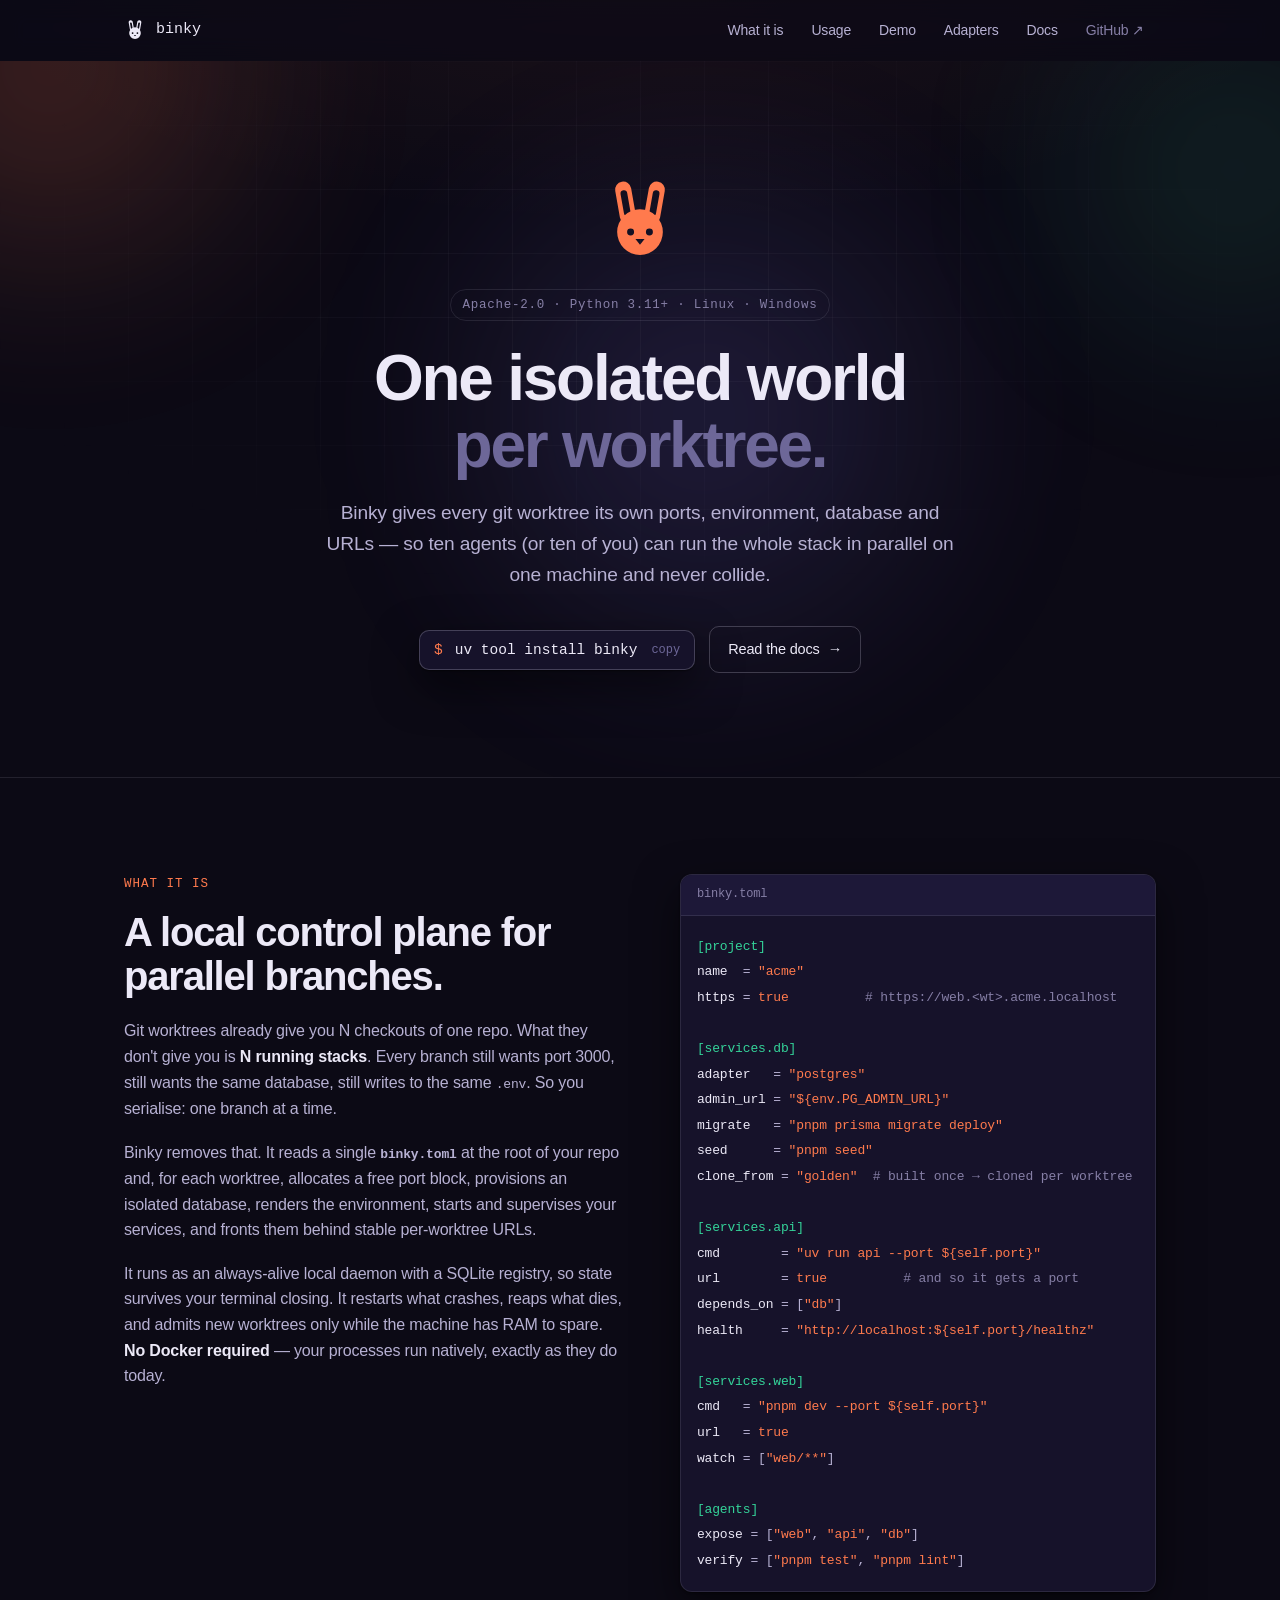
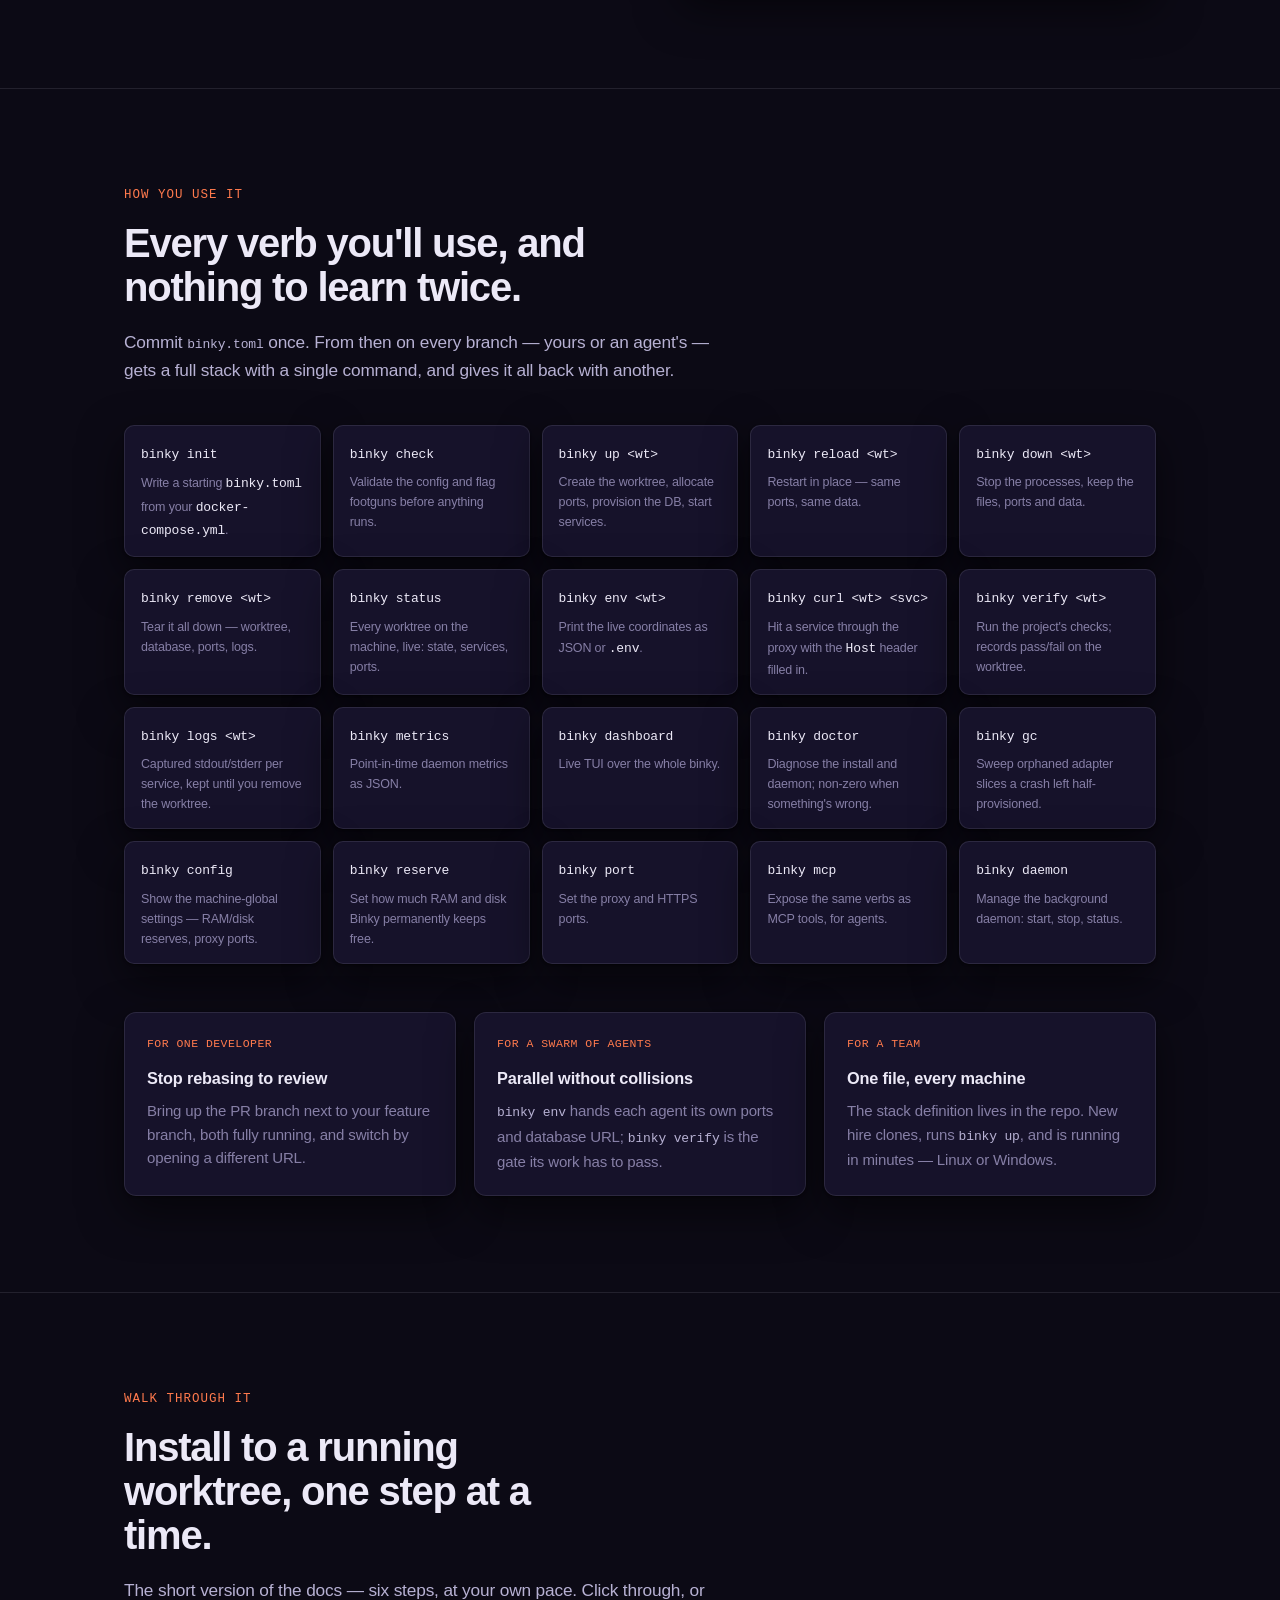
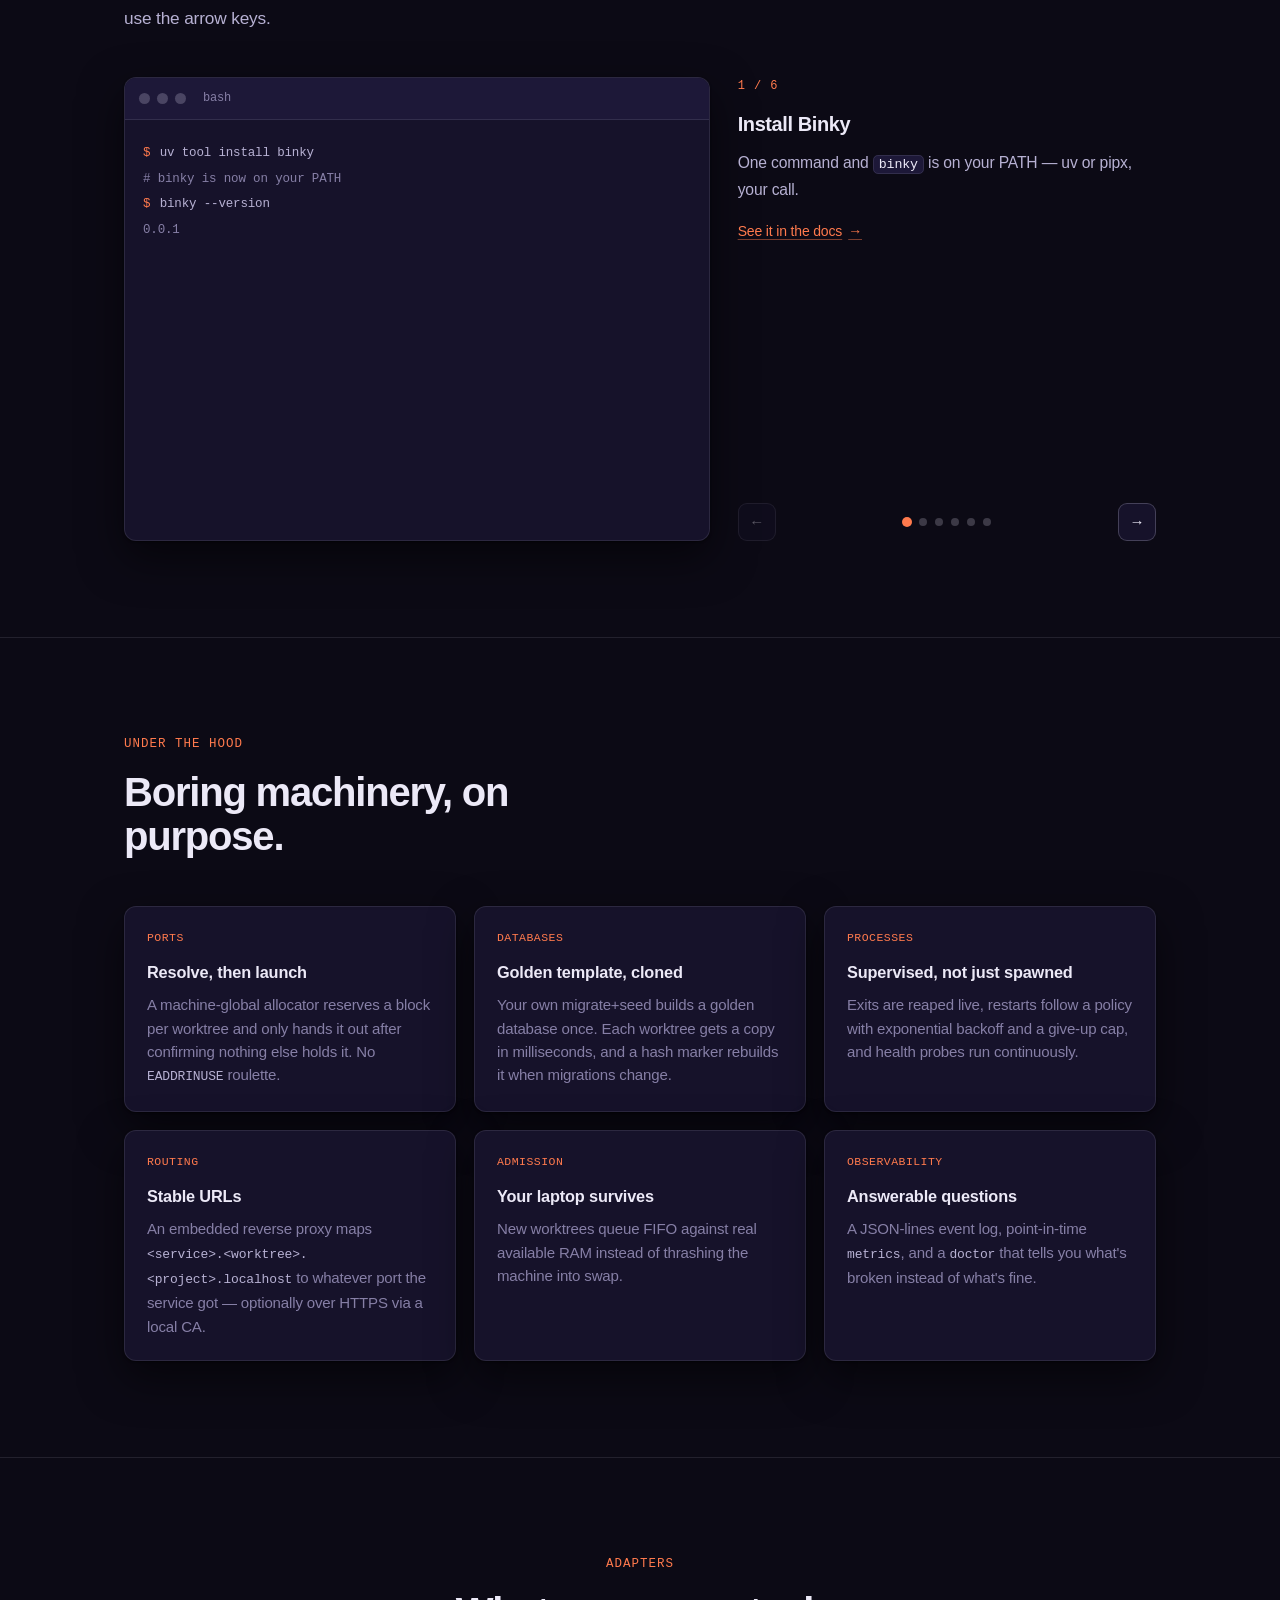
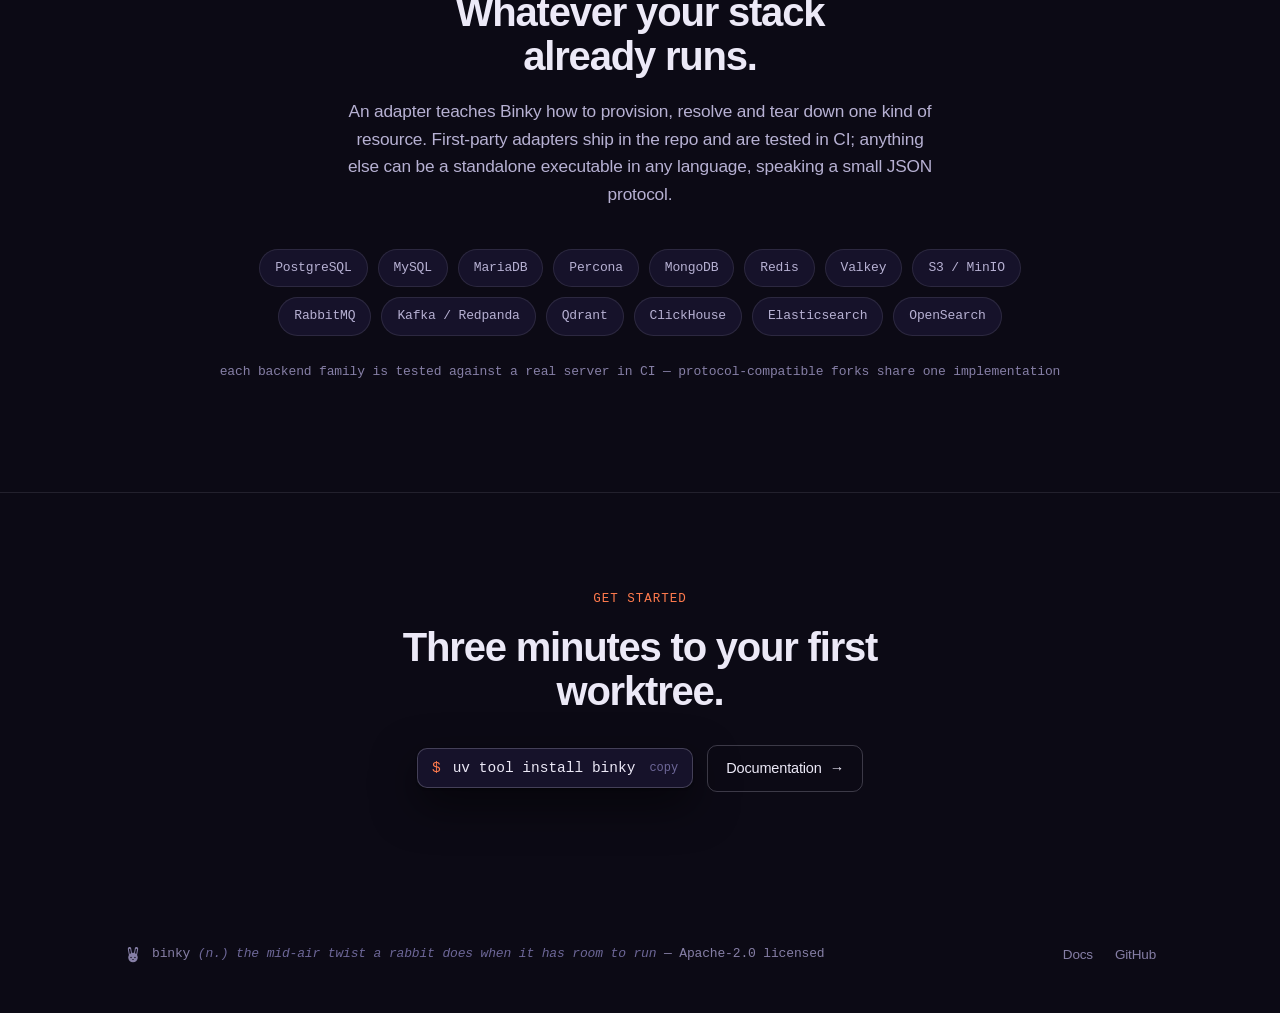
==== commit 4ebcb242: "docs: scope macOS out of v1 and align the front with the shipped CLI macOS is no longer advertised a" ====
--- a/site/index.html
+++ b/site/index.html
@@ -57,7 +57,7 @@
         </g>
       </svg>
 
-      <div class="eyebrow rise d2">Apache-2.0 · Python 3.11+ · macOS · Linux · Windows</div>
+      <div class="eyebrow rise d2">Apache-2.0 · Python 3.11+ · Linux · Windows</div>
 
       <h1 class="rise d2">One isolated world <span class="dim">per worktree.</span></h1>
 
@@ -141,7 +141,7 @@
     <div class="container">
       <div class="reveal">
         <div class="sec-label">How you use it</div>
-        <h2 class="sec-title">Fourteen verbs. Nothing to learn twice.</h2>
+        <h2 class="sec-title">Every verb you'll use, and nothing to learn twice.</h2>
         <p class="sec-lead">
           Commit <code>binky.toml</code> once. From then on every branch — yours or an agent's —
           gets a full stack with a single command, and gives it all back with another.
@@ -152,15 +152,23 @@
         <div class="cmd-item"><code>binky init</code><span>Write a starting <code>binky.toml</code> from your <code>docker-compose.yml</code>.</span></div>
         <div class="cmd-item"><code>binky check</code><span>Validate the config and flag footguns before anything runs.</span></div>
         <div class="cmd-item"><code>binky up &lt;wt&gt;</code><span>Create the worktree, allocate ports, provision the DB, start services.</span></div>
+        <div class="cmd-item"><code>binky reload &lt;wt&gt;</code><span>Restart in place — same ports, same data.</span></div>
         <div class="cmd-item"><code>binky down &lt;wt&gt;</code><span>Stop the processes, keep the files, ports and data.</span></div>
         <div class="cmd-item"><code>binky remove &lt;wt&gt;</code><span>Tear it all down — worktree, database, ports, logs.</span></div>
         <div class="cmd-item"><code>binky status</code><span>Every worktree on the machine, live: state, services, ports.</span></div>
         <div class="cmd-item"><code>binky env &lt;wt&gt;</code><span>Print the live coordinates as JSON or <code>.env</code>.</span></div>
+        <div class="cmd-item"><code>binky curl &lt;wt&gt; &lt;svc&gt;</code><span>Hit a service through the proxy with the <code>Host</code> header filled in.</span></div>
         <div class="cmd-item"><code>binky verify &lt;wt&gt;</code><span>Run the project's checks; records pass/fail on the worktree.</span></div>
         <div class="cmd-item"><code>binky logs &lt;wt&gt;</code><span>Captured stdout/stderr per service, kept until you remove the worktree.</span></div>
+        <div class="cmd-item"><code>binky metrics</code><span>Point-in-time daemon metrics as JSON.</span></div>
         <div class="cmd-item"><code>binky dashboard</code><span>Live TUI over the whole binky.</span></div>
         <div class="cmd-item"><code>binky doctor</code><span>Diagnose the install and daemon; non-zero when something's wrong.</span></div>
+        <div class="cmd-item"><code>binky gc</code><span>Sweep orphaned adapter slices a crash left half-provisioned.</span></div>
+        <div class="cmd-item"><code>binky config</code><span>Show the machine-global settings — RAM/disk reserves, proxy ports.</span></div>
+        <div class="cmd-item"><code>binky reserve</code><span>Set how much RAM and disk Binky permanently keeps free.</span></div>
+        <div class="cmd-item"><code>binky port</code><span>Set the proxy and HTTPS ports.</span></div>
         <div class="cmd-item"><code>binky mcp</code><span>Expose the same verbs as MCP tools, for agents.</span></div>
+        <div class="cmd-item"><code>binky daemon</code><span>Manage the background daemon: start, stop, status.</span></div>
       </div>
 
       <div class="grid3">
@@ -177,7 +185,7 @@
         <div class="feat reveal">
           <span class="k">FOR A TEAM</span>
           <h3>One file, every machine</h3>
-          <p>The stack definition lives in the repo. New hire clones, runs <code>binky up</code>, and is running in minutes — Linux, macOS or Windows.</p>
+          <p>The stack definition lives in the repo. New hire clones, runs <code>binky up</code>, and is running in minutes — Linux or Windows.</p>
         </div>
       </div>
     </div>
@@ -369,7 +377,7 @@
         <span class="chip">Elasticsearch</span>
         <span class="chip">OpenSearch</span>
       </div>
-      <p class="note">every one of these is tested against a real server in CI</p>
+      <p class="note">each backend family is tested against a real server in CI — protocol-compatible forks share one implementation</p>
     </div>
   </section>
 
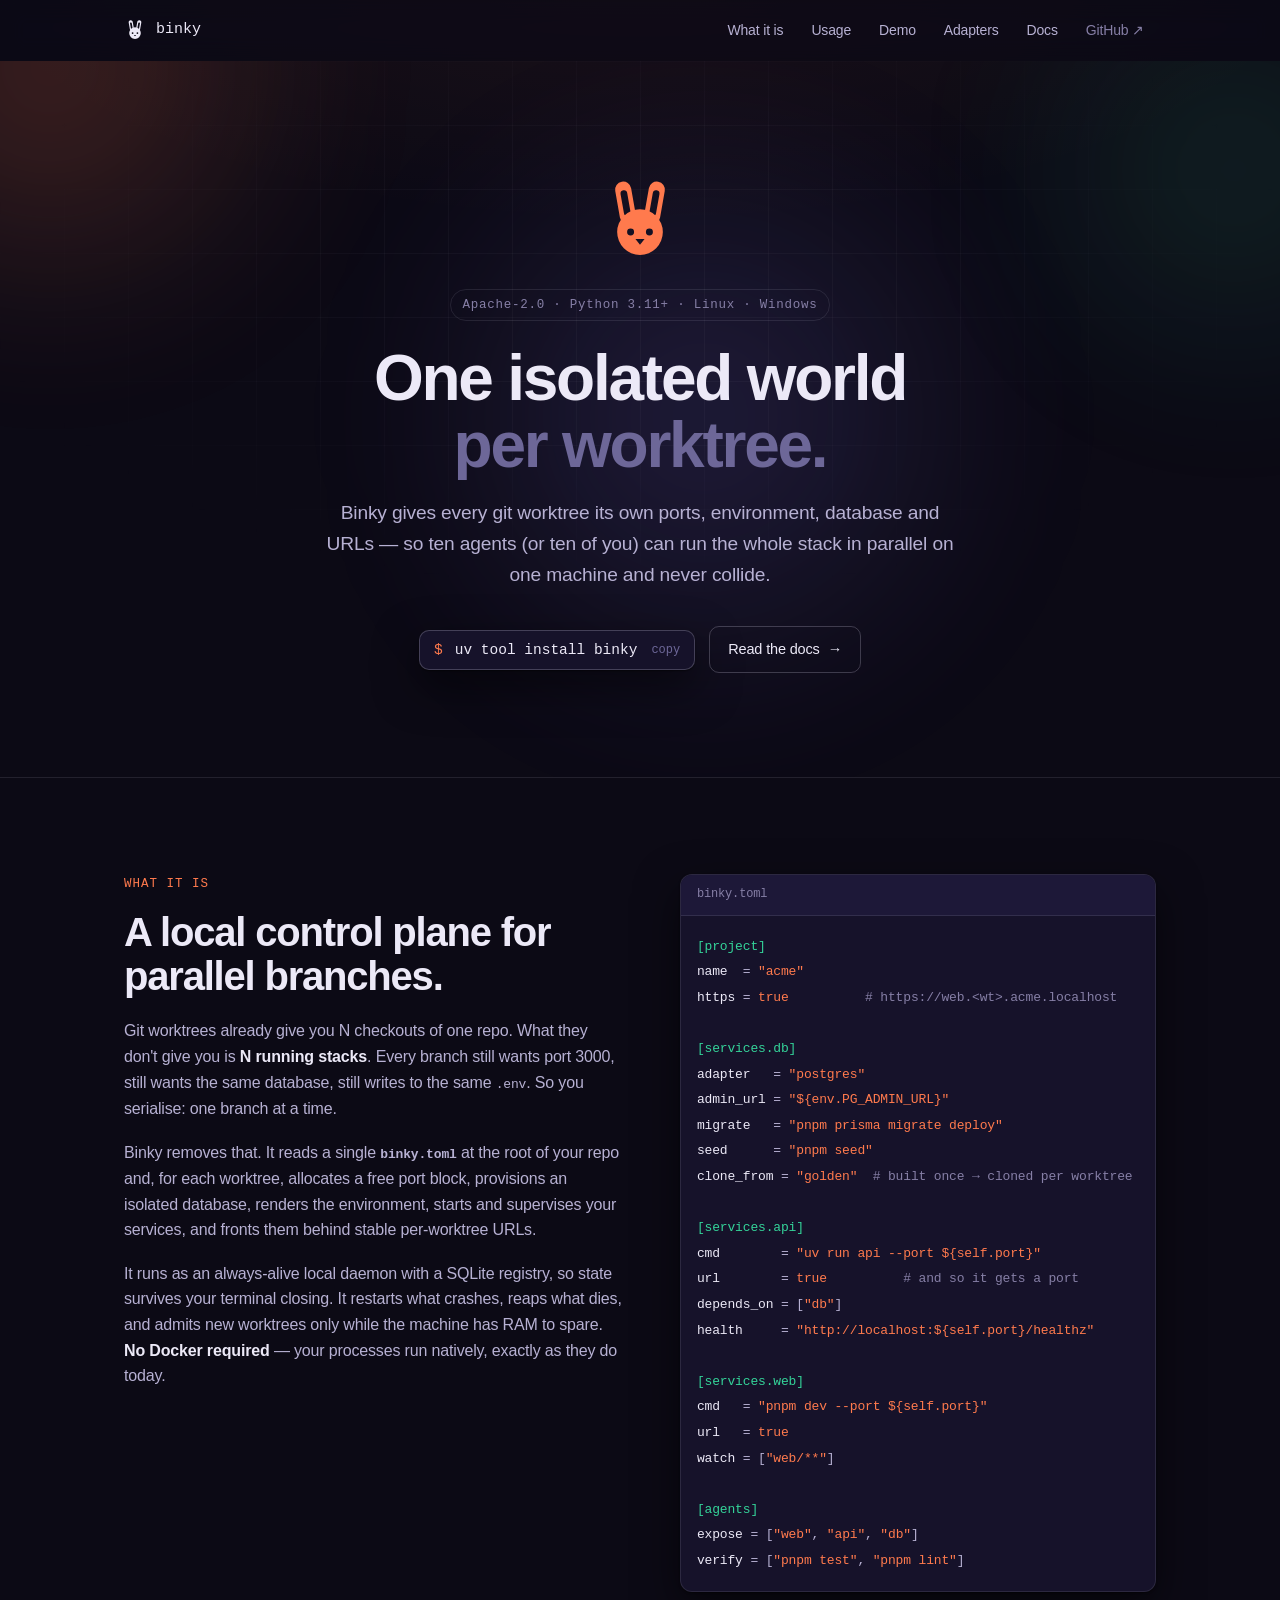
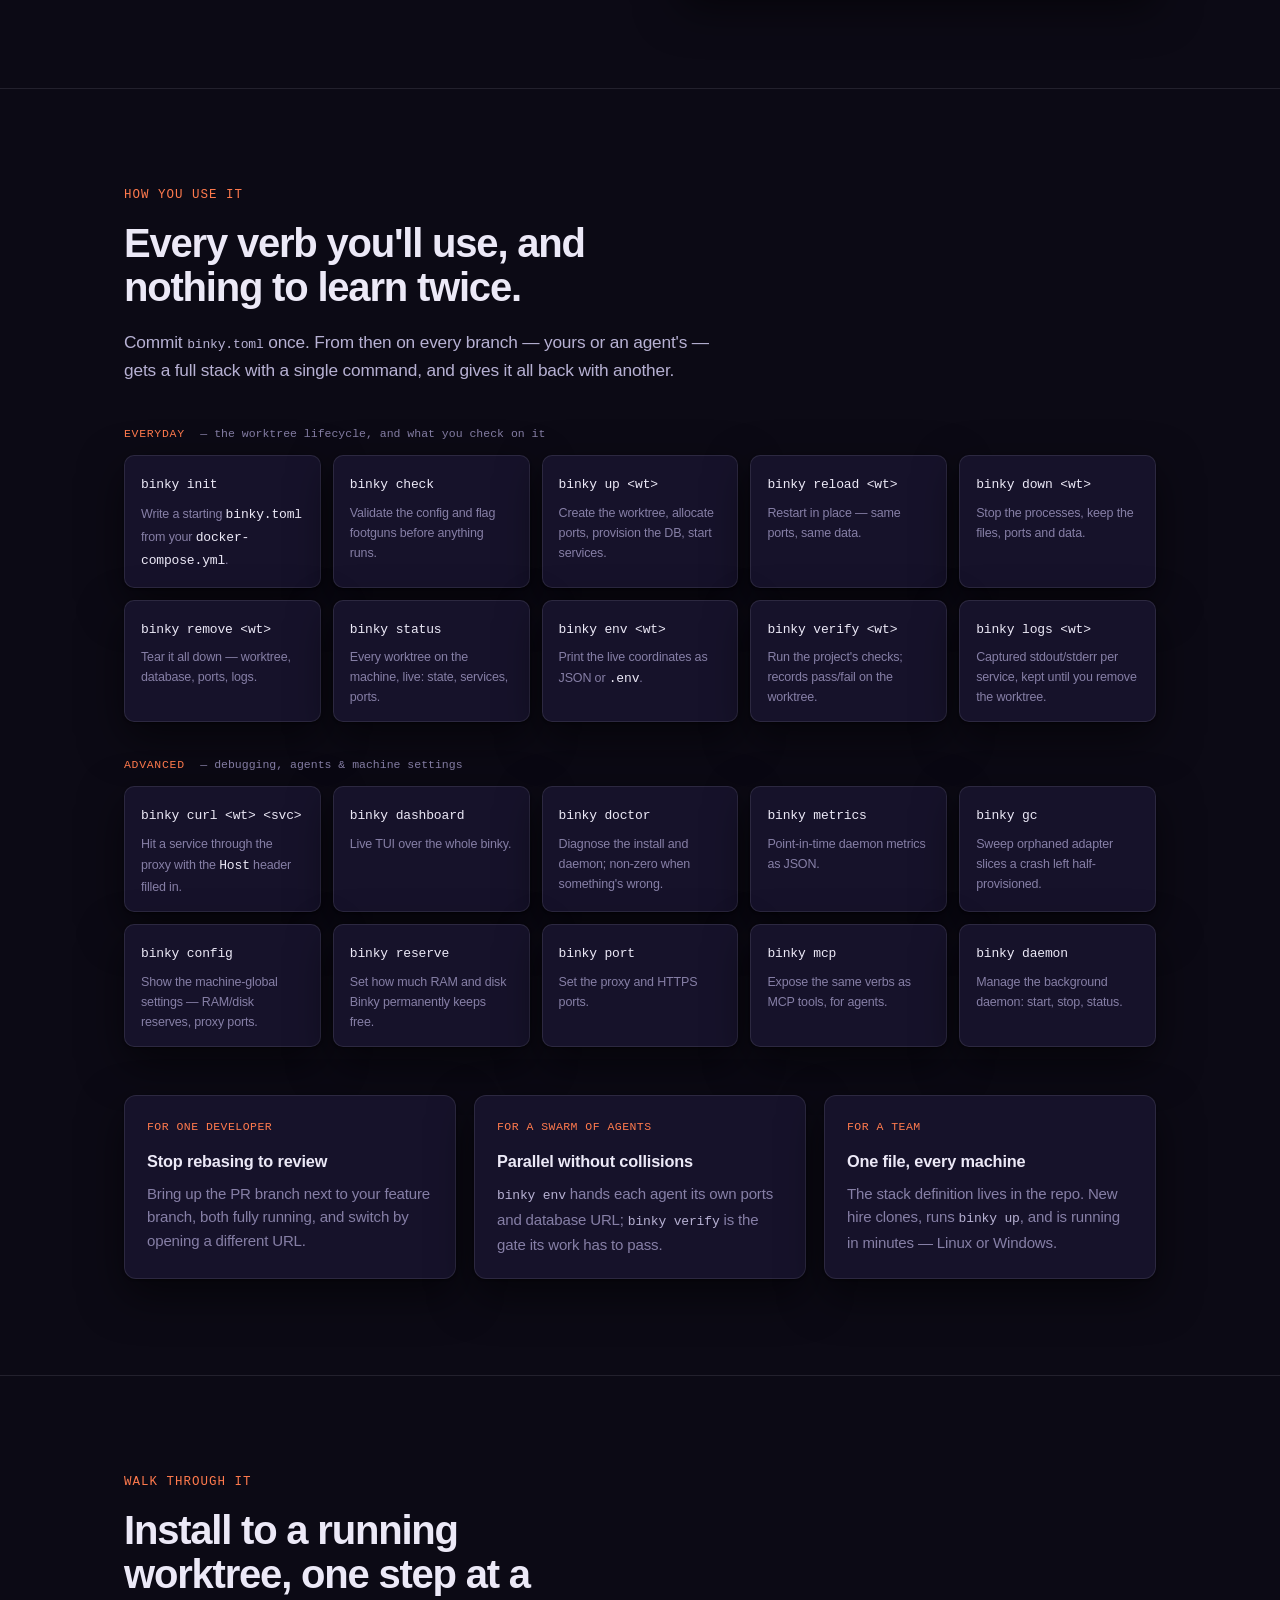
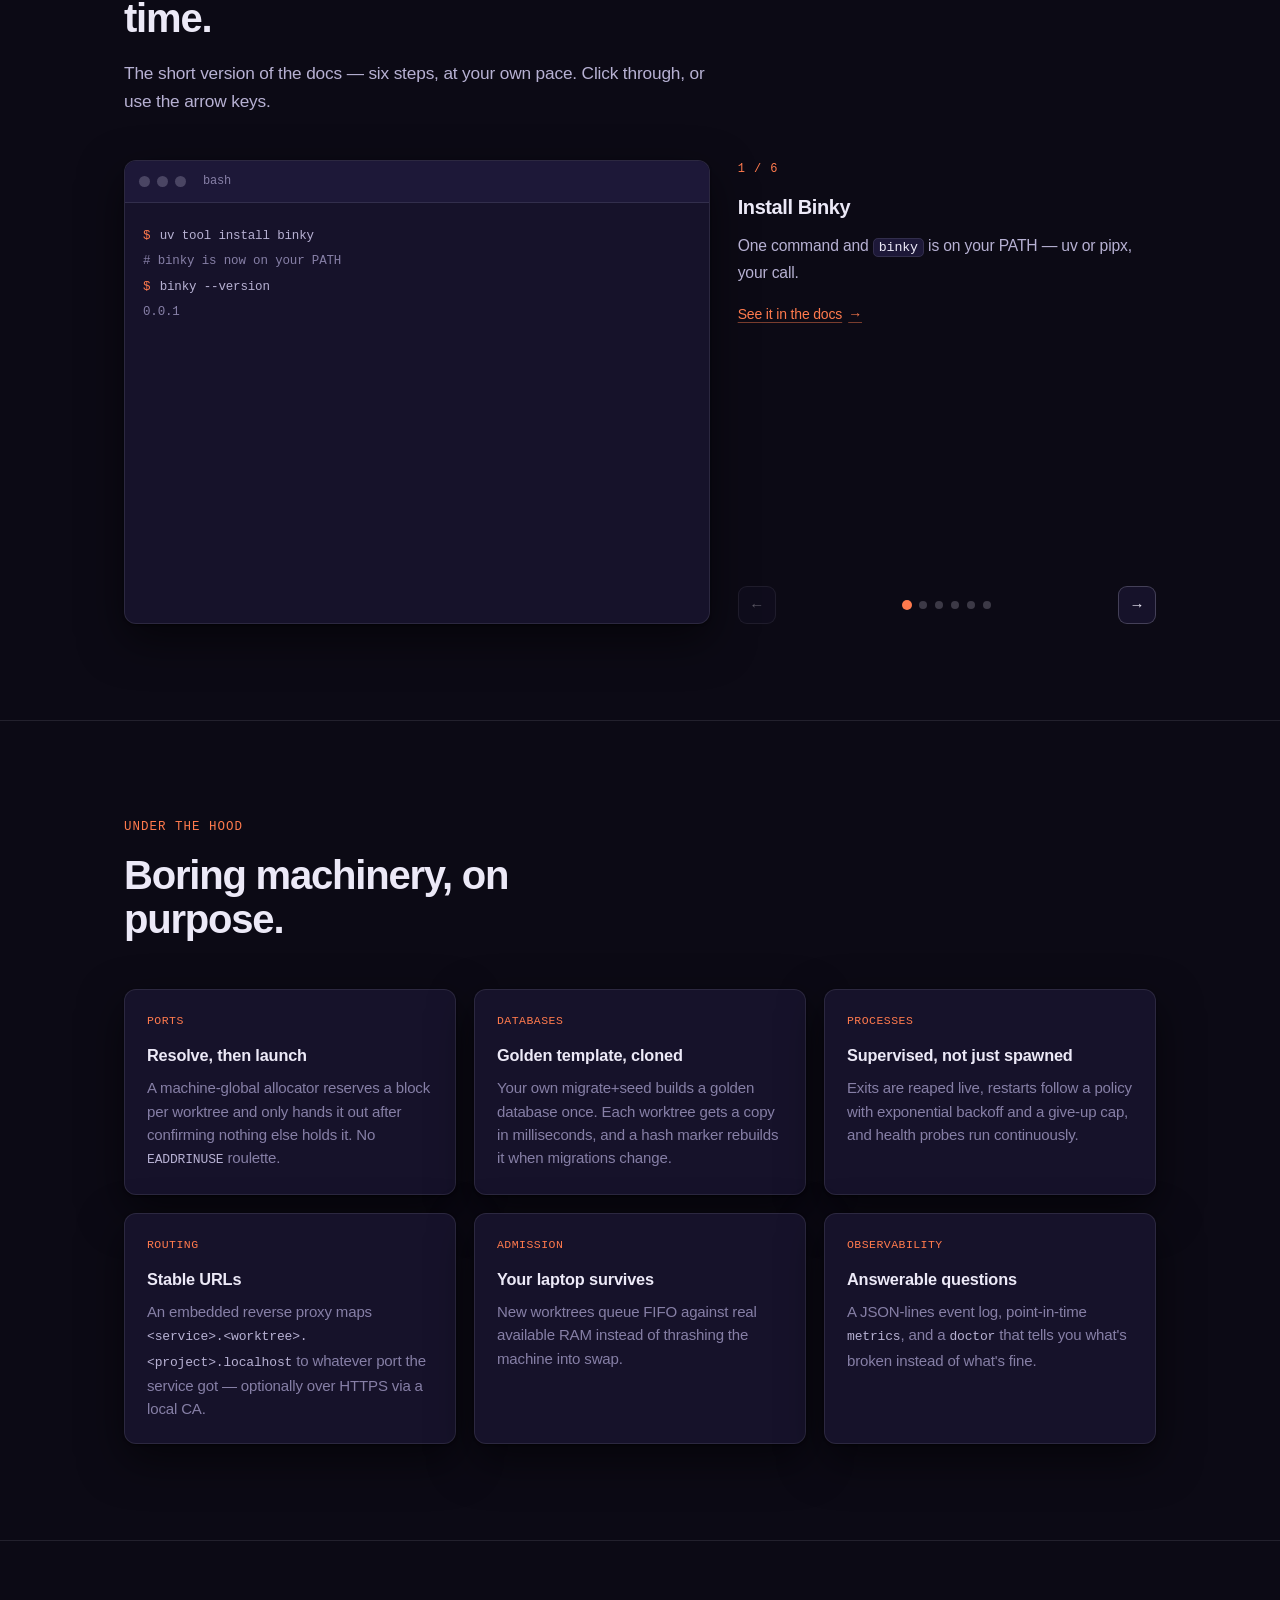
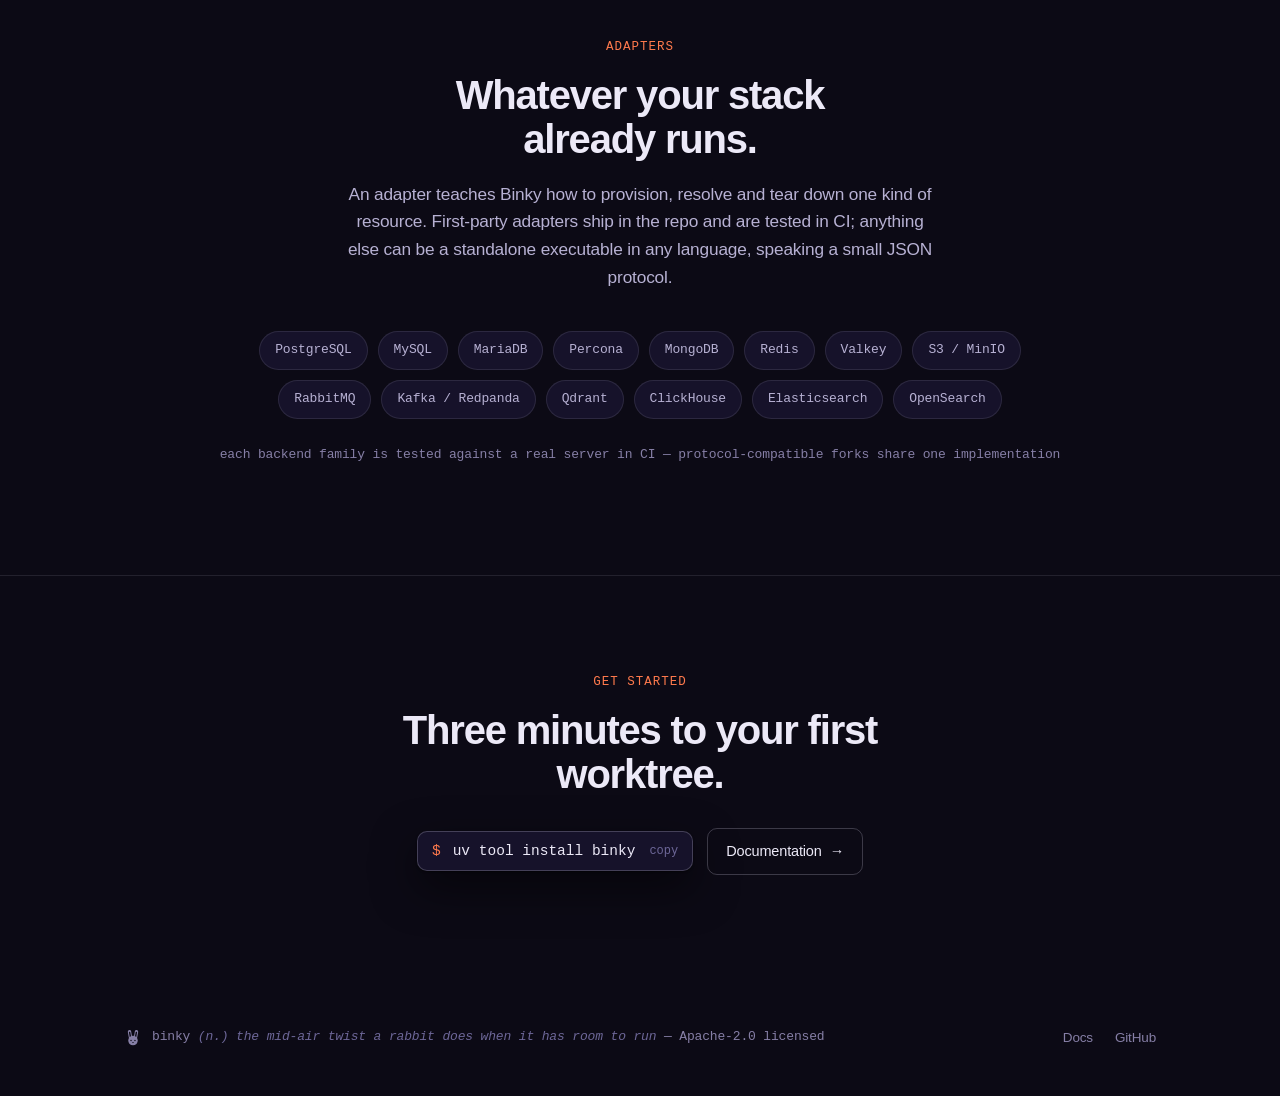
==== commit ccbb0797: "docs(site): split the verb list into Everyday and Advanced groups Twenty verbs in one flat grid was " ====
--- a/site/index.html
+++ b/site/index.html
@@ -149,6 +149,7 @@
       </div>
 
       <div class="cmd-list reveal">
+        <div class="cmd-group">Everyday <span>— the worktree lifecycle, and what you check on it</span></div>
         <div class="cmd-item"><code>binky init</code><span>Write a starting <code>binky.toml</code> from your <code>docker-compose.yml</code>.</span></div>
         <div class="cmd-item"><code>binky check</code><span>Validate the config and flag footguns before anything runs.</span></div>
         <div class="cmd-item"><code>binky up &lt;wt&gt;</code><span>Create the worktree, allocate ports, provision the DB, start services.</span></div>
@@ -157,12 +158,14 @@
         <div class="cmd-item"><code>binky remove &lt;wt&gt;</code><span>Tear it all down — worktree, database, ports, logs.</span></div>
         <div class="cmd-item"><code>binky status</code><span>Every worktree on the machine, live: state, services, ports.</span></div>
         <div class="cmd-item"><code>binky env &lt;wt&gt;</code><span>Print the live coordinates as JSON or <code>.env</code>.</span></div>
-        <div class="cmd-item"><code>binky curl &lt;wt&gt; &lt;svc&gt;</code><span>Hit a service through the proxy with the <code>Host</code> header filled in.</span></div>
         <div class="cmd-item"><code>binky verify &lt;wt&gt;</code><span>Run the project's checks; records pass/fail on the worktree.</span></div>
         <div class="cmd-item"><code>binky logs &lt;wt&gt;</code><span>Captured stdout/stderr per service, kept until you remove the worktree.</span></div>
-        <div class="cmd-item"><code>binky metrics</code><span>Point-in-time daemon metrics as JSON.</span></div>
+
+        <div class="cmd-group">Advanced <span>— debugging, agents &amp; machine settings</span></div>
+        <div class="cmd-item"><code>binky curl &lt;wt&gt; &lt;svc&gt;</code><span>Hit a service through the proxy with the <code>Host</code> header filled in.</span></div>
         <div class="cmd-item"><code>binky dashboard</code><span>Live TUI over the whole binky.</span></div>
         <div class="cmd-item"><code>binky doctor</code><span>Diagnose the install and daemon; non-zero when something's wrong.</span></div>
+        <div class="cmd-item"><code>binky metrics</code><span>Point-in-time daemon metrics as JSON.</span></div>
         <div class="cmd-item"><code>binky gc</code><span>Sweep orphaned adapter slices a crash left half-provisioned.</span></div>
         <div class="cmd-item"><code>binky config</code><span>Show the machine-global settings — RAM/disk reserves, proxy ports.</span></div>
         <div class="cmd-item"><code>binky reserve</code><span>Set how much RAM and disk Binky permanently keeps free.</span></div>
--- a/site/styles.css
+++ b/site/styles.css
@@ -268,6 +268,9 @@
 .cmd-item { border: 1px solid var(--border); border-radius: 10px; padding: 14px 16px; background: var(--surface); box-shadow: var(--shadow); }
 .cmd-item code { color: var(--fg); font-size: 13px; }
 .cmd-item span { display: block; color: var(--muted); font-size: 12.5px; margin-top: 6px; }
+.cmd-group { grid-column: 1 / -1; font-family: var(--mono); font-size: 11.5px; color: var(--accent); letter-spacing: 0.06em; text-transform: uppercase; margin-top: 22px; }
+.cmd-group:first-child { margin-top: 0; }
+.cmd-group span { color: var(--muted); text-transform: none; letter-spacing: 0; margin-left: 8px; }
 
 /* adapters */
 .adapters { text-align: center; }
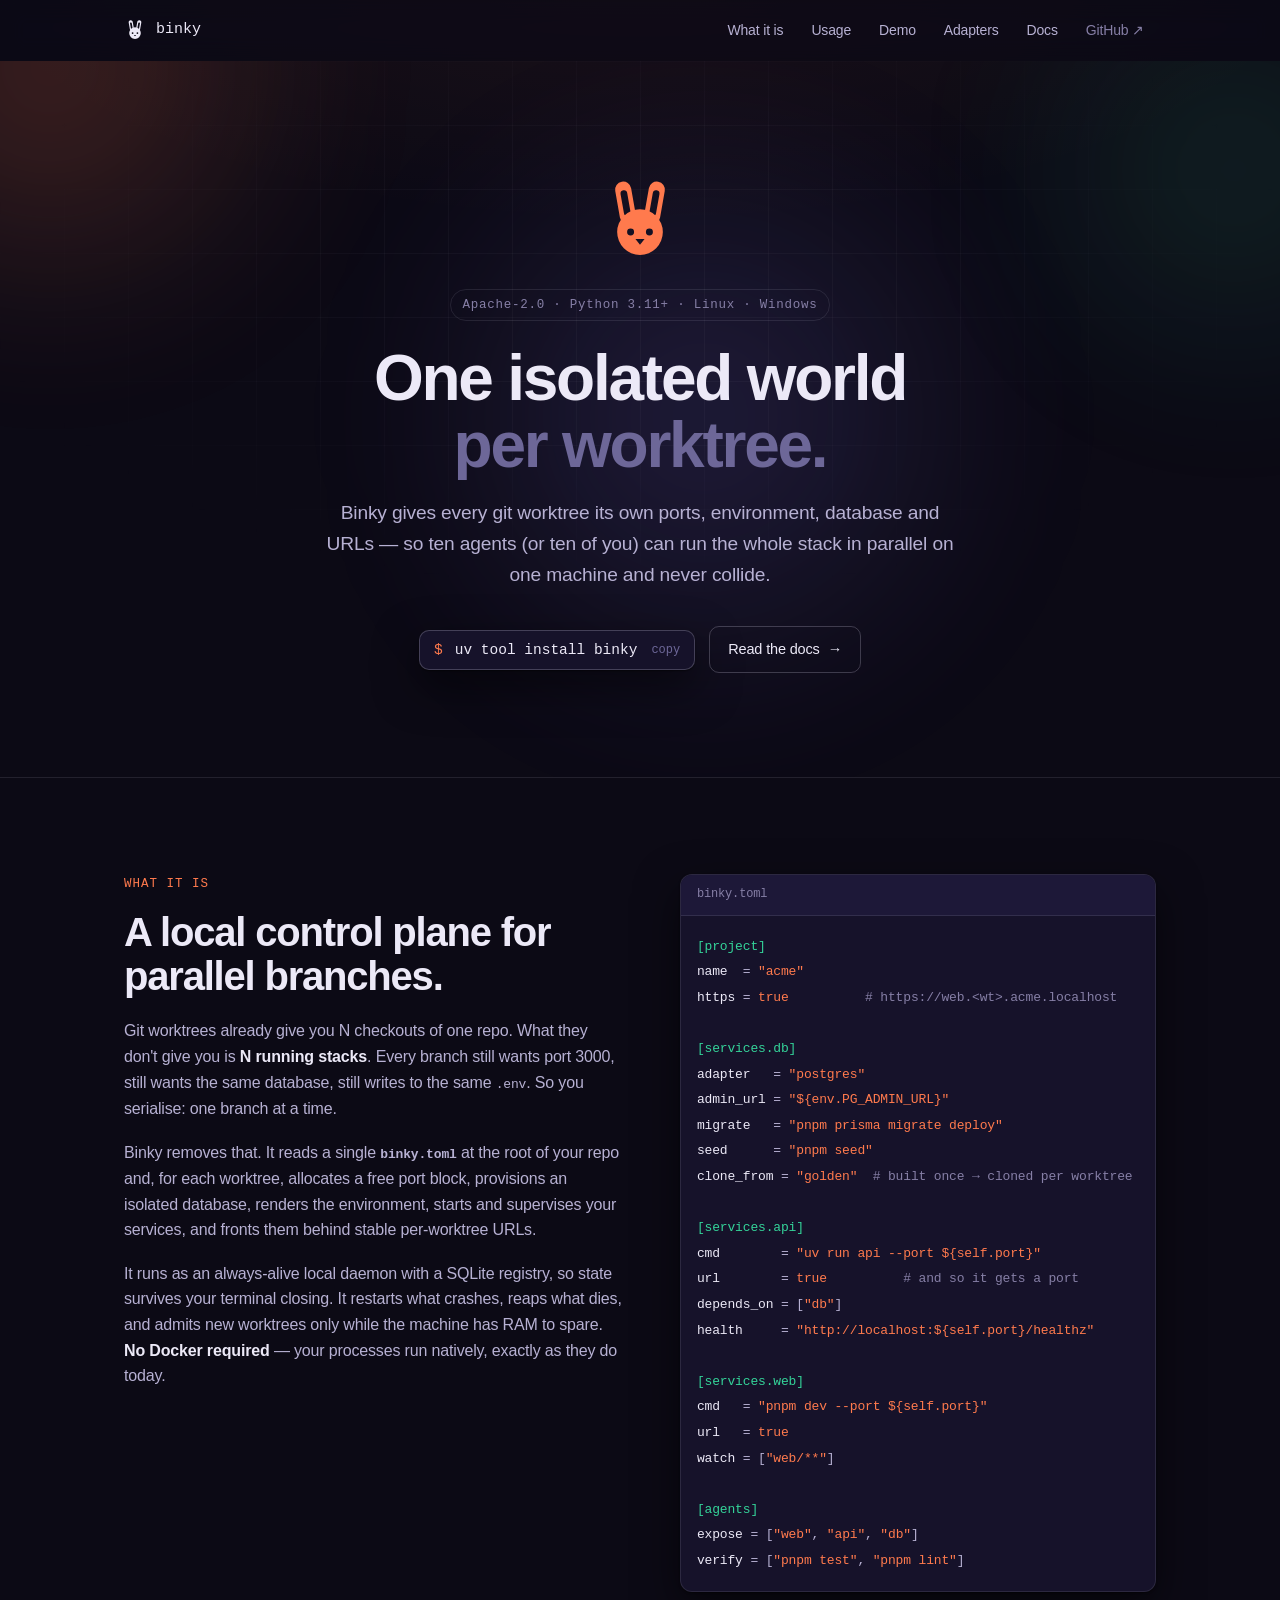
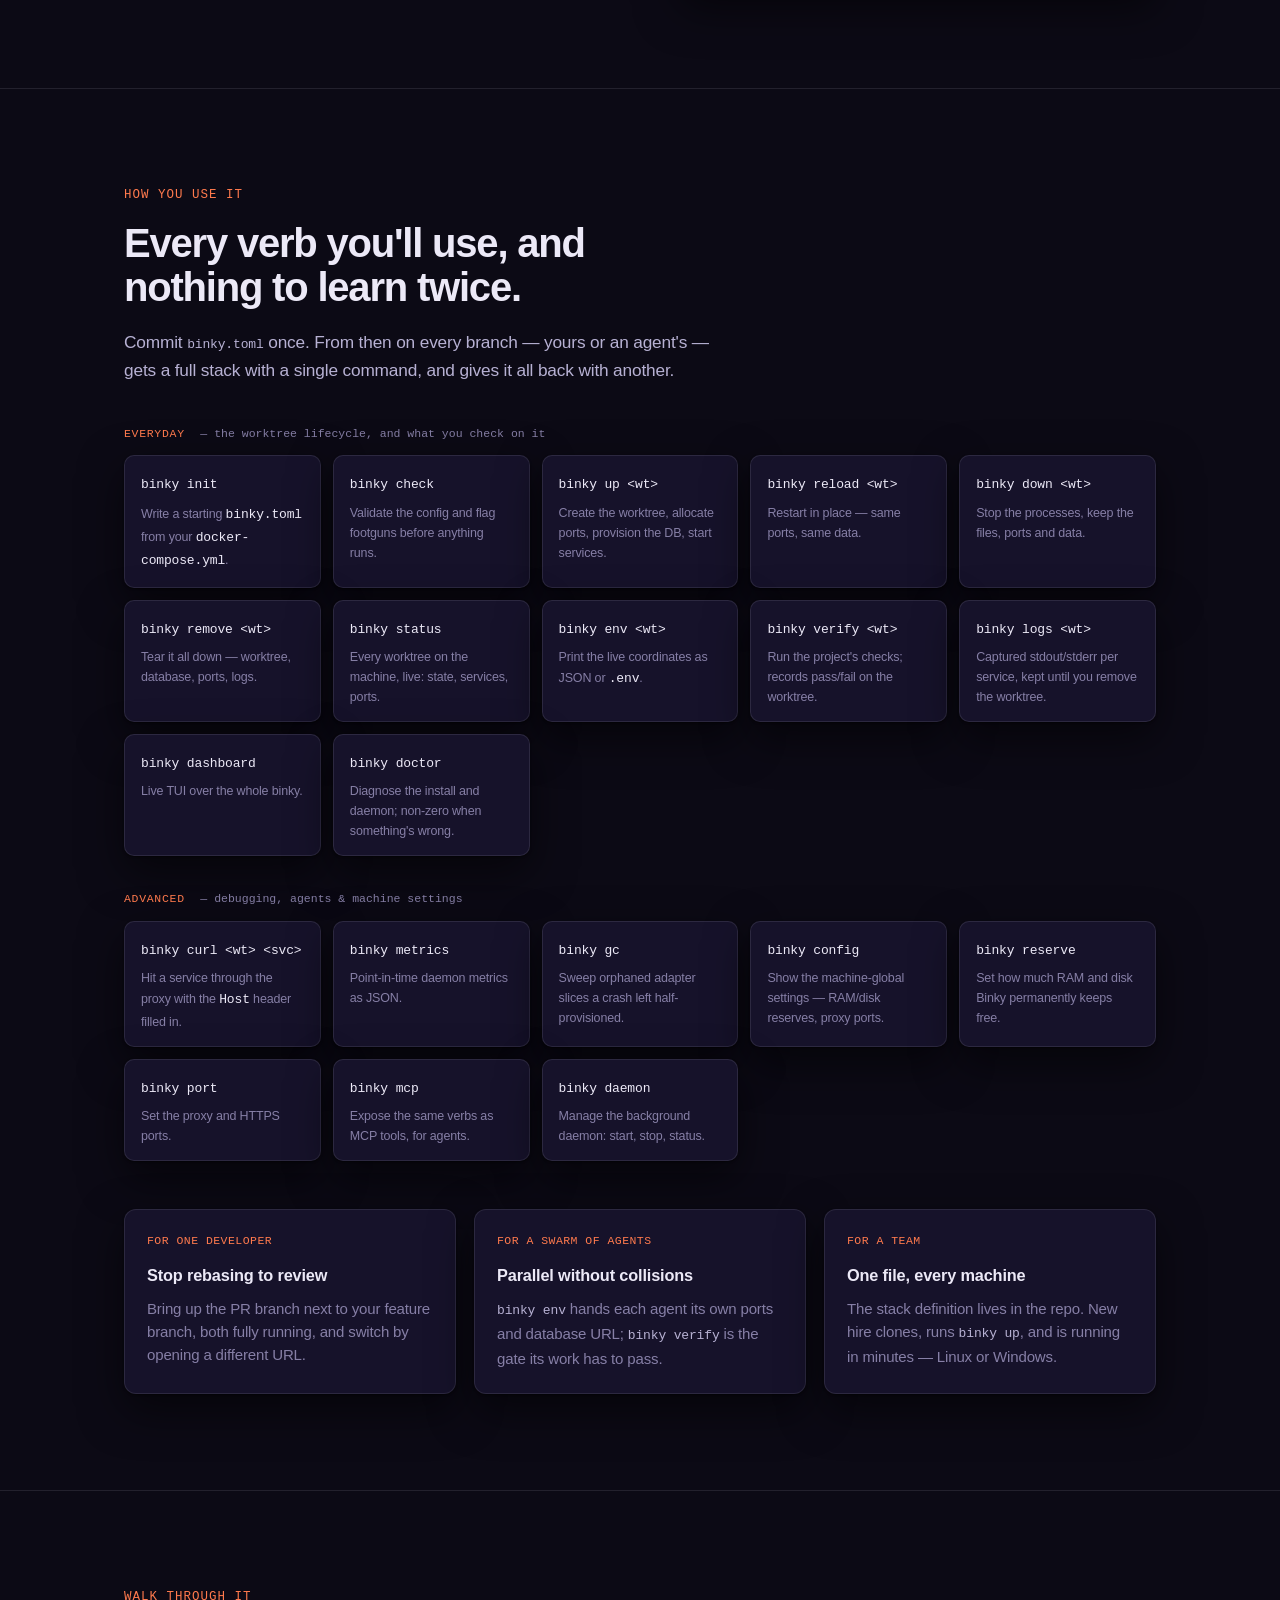
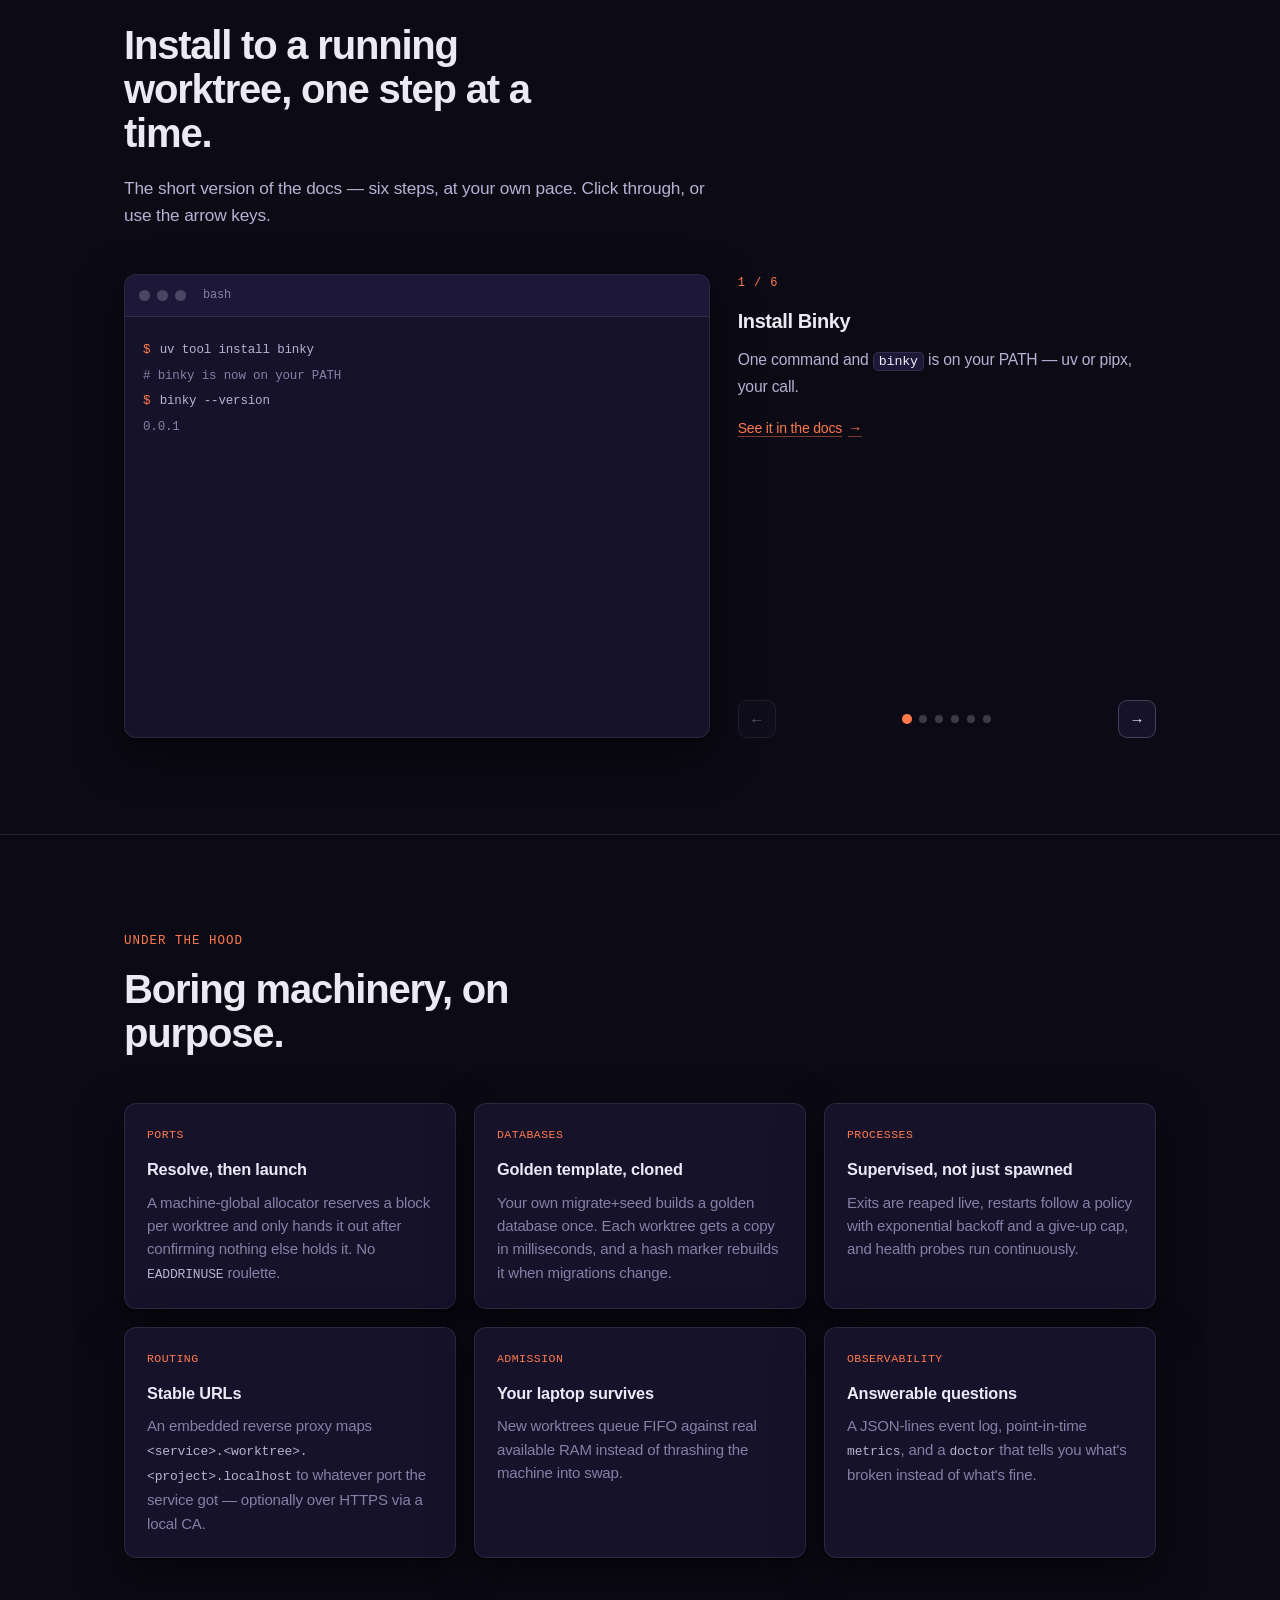
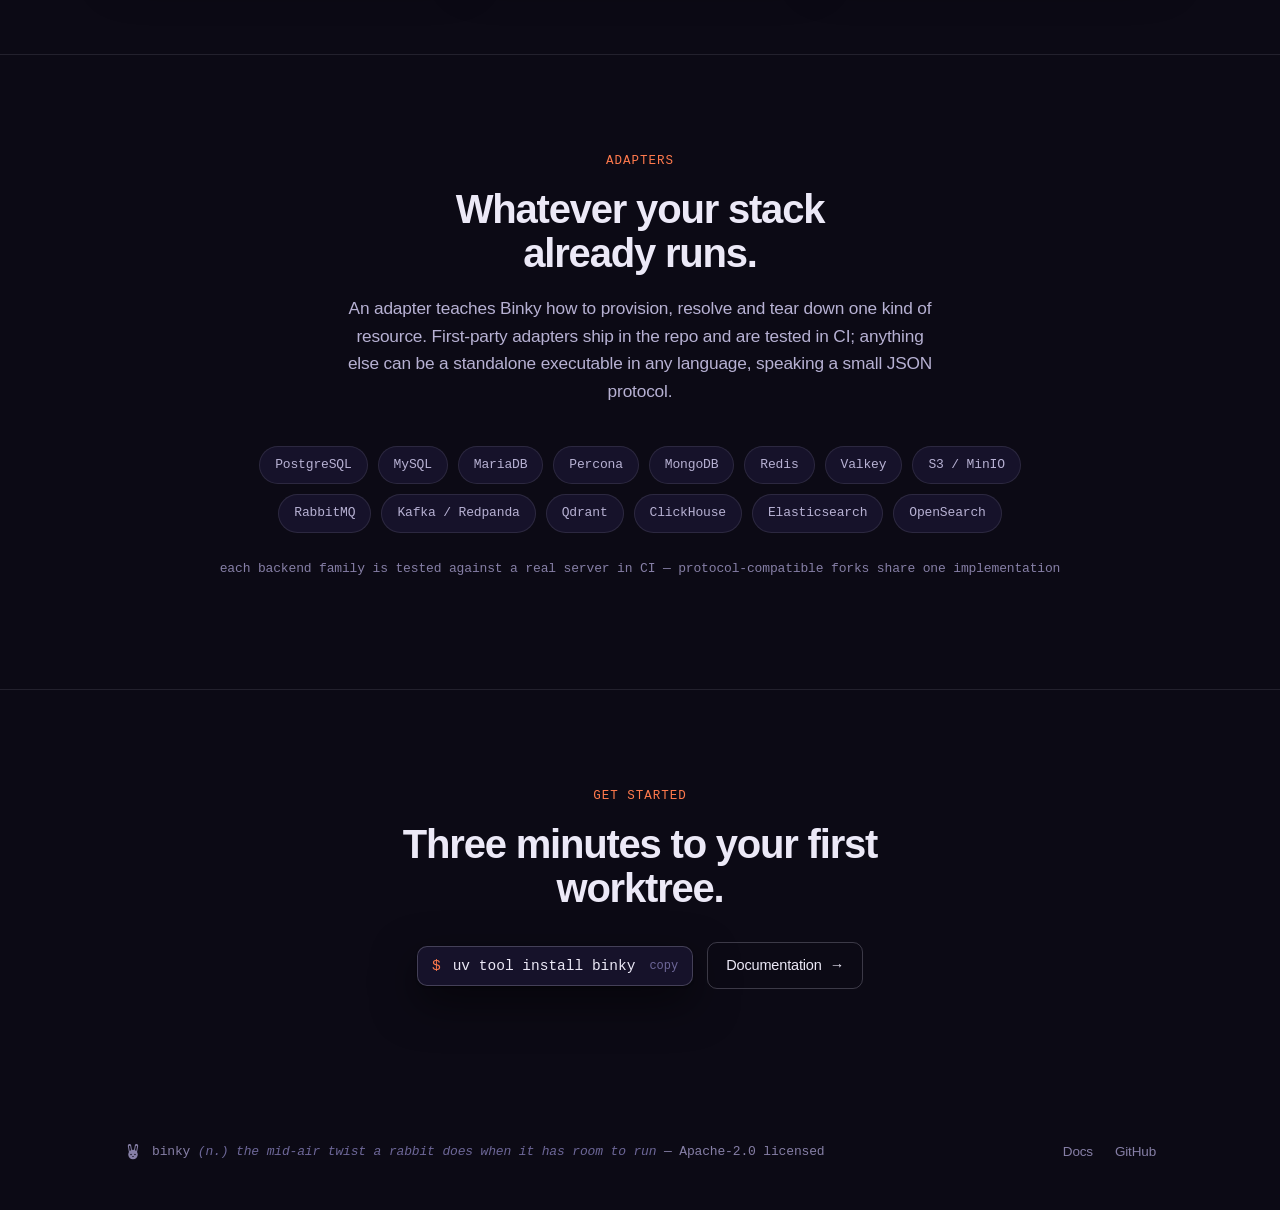
==== commit 0115361c: "docs(site): move dashboard and doctor into the Everyday group They're everyday inspection, not power" ====
--- a/site/index.html
+++ b/site/index.html
@@ -160,11 +160,11 @@
         <div class="cmd-item"><code>binky env &lt;wt&gt;</code><span>Print the live coordinates as JSON or <code>.env</code>.</span></div>
         <div class="cmd-item"><code>binky verify &lt;wt&gt;</code><span>Run the project's checks; records pass/fail on the worktree.</span></div>
         <div class="cmd-item"><code>binky logs &lt;wt&gt;</code><span>Captured stdout/stderr per service, kept until you remove the worktree.</span></div>
+        <div class="cmd-item"><code>binky dashboard</code><span>Live TUI over the whole binky.</span></div>
+        <div class="cmd-item"><code>binky doctor</code><span>Diagnose the install and daemon; non-zero when something's wrong.</span></div>
 
         <div class="cmd-group">Advanced <span>— debugging, agents &amp; machine settings</span></div>
         <div class="cmd-item"><code>binky curl &lt;wt&gt; &lt;svc&gt;</code><span>Hit a service through the proxy with the <code>Host</code> header filled in.</span></div>
-        <div class="cmd-item"><code>binky dashboard</code><span>Live TUI over the whole binky.</span></div>
-        <div class="cmd-item"><code>binky doctor</code><span>Diagnose the install and daemon; non-zero when something's wrong.</span></div>
         <div class="cmd-item"><code>binky metrics</code><span>Point-in-time daemon metrics as JSON.</span></div>
         <div class="cmd-item"><code>binky gc</code><span>Sweep orphaned adapter slices a crash left half-provisioned.</span></div>
         <div class="cmd-item"><code>binky config</code><span>Show the machine-global settings — RAM/disk reserves, proxy ports.</span></div>
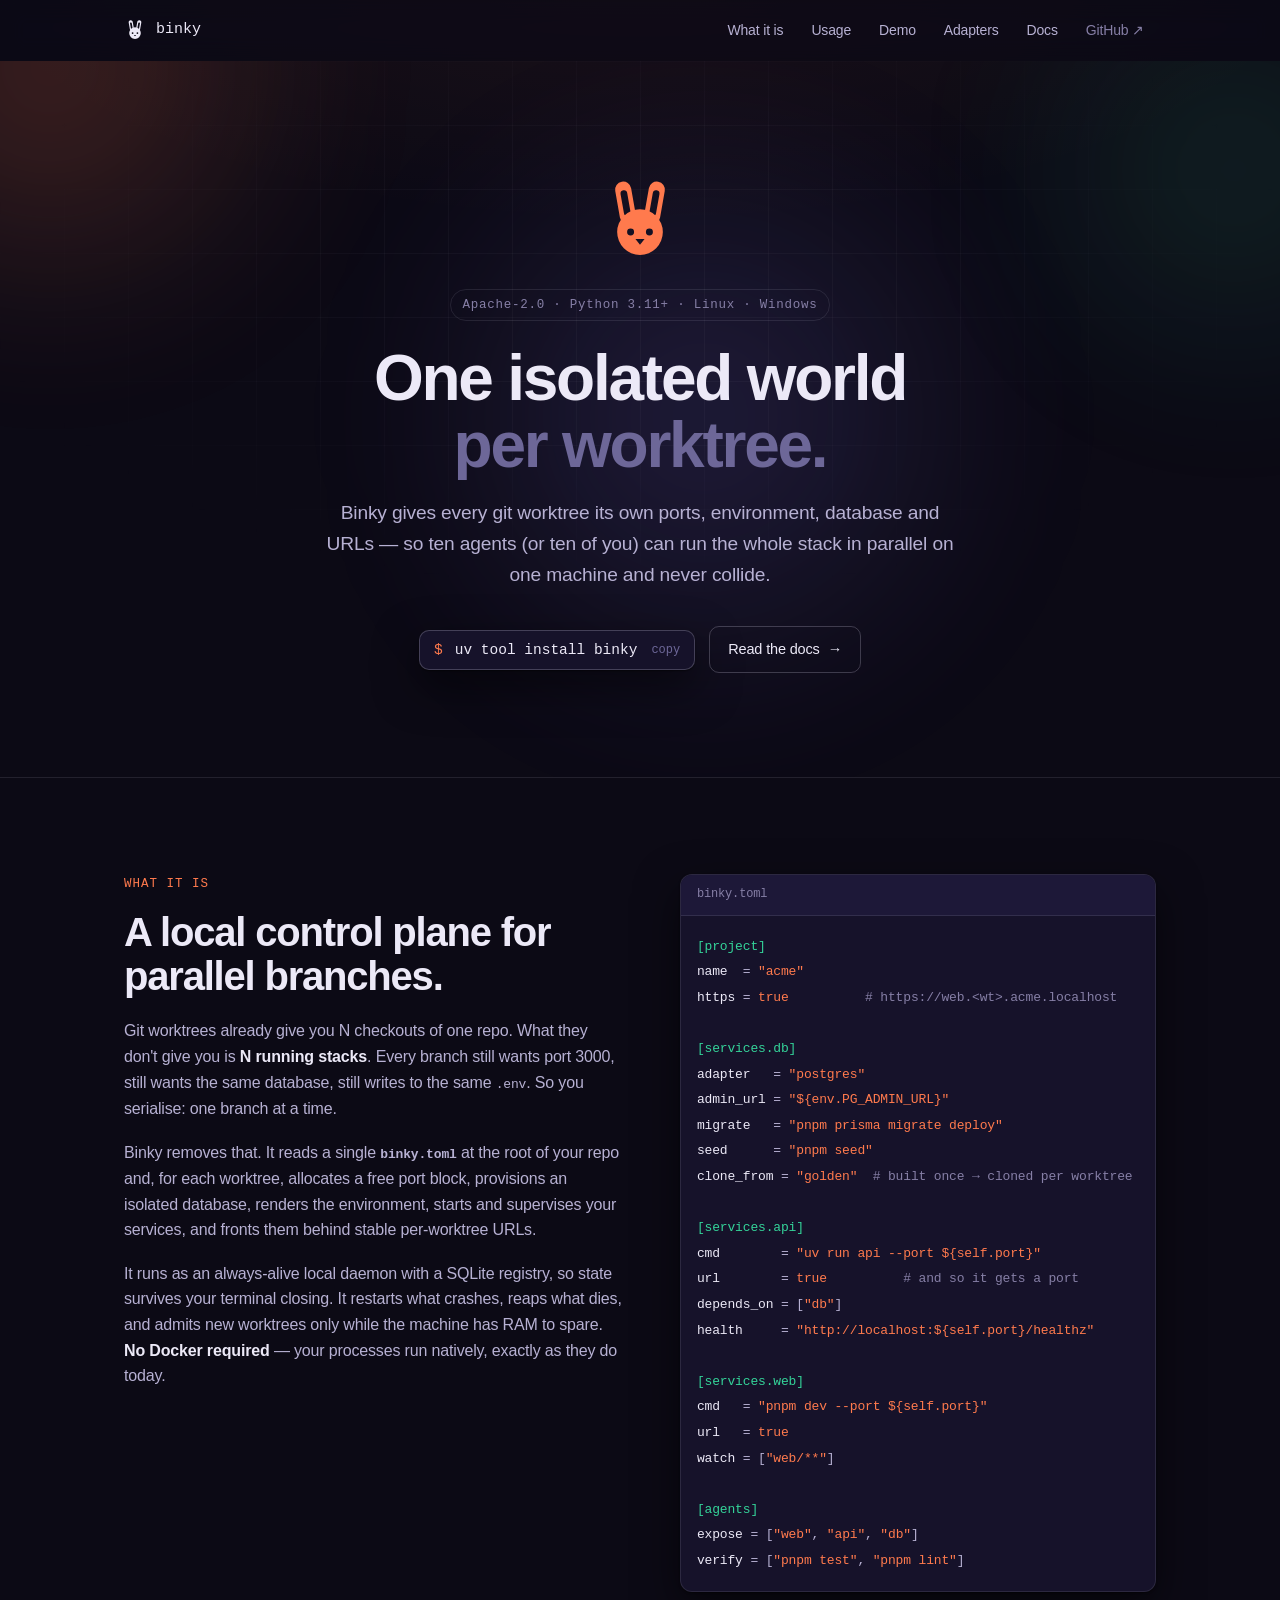
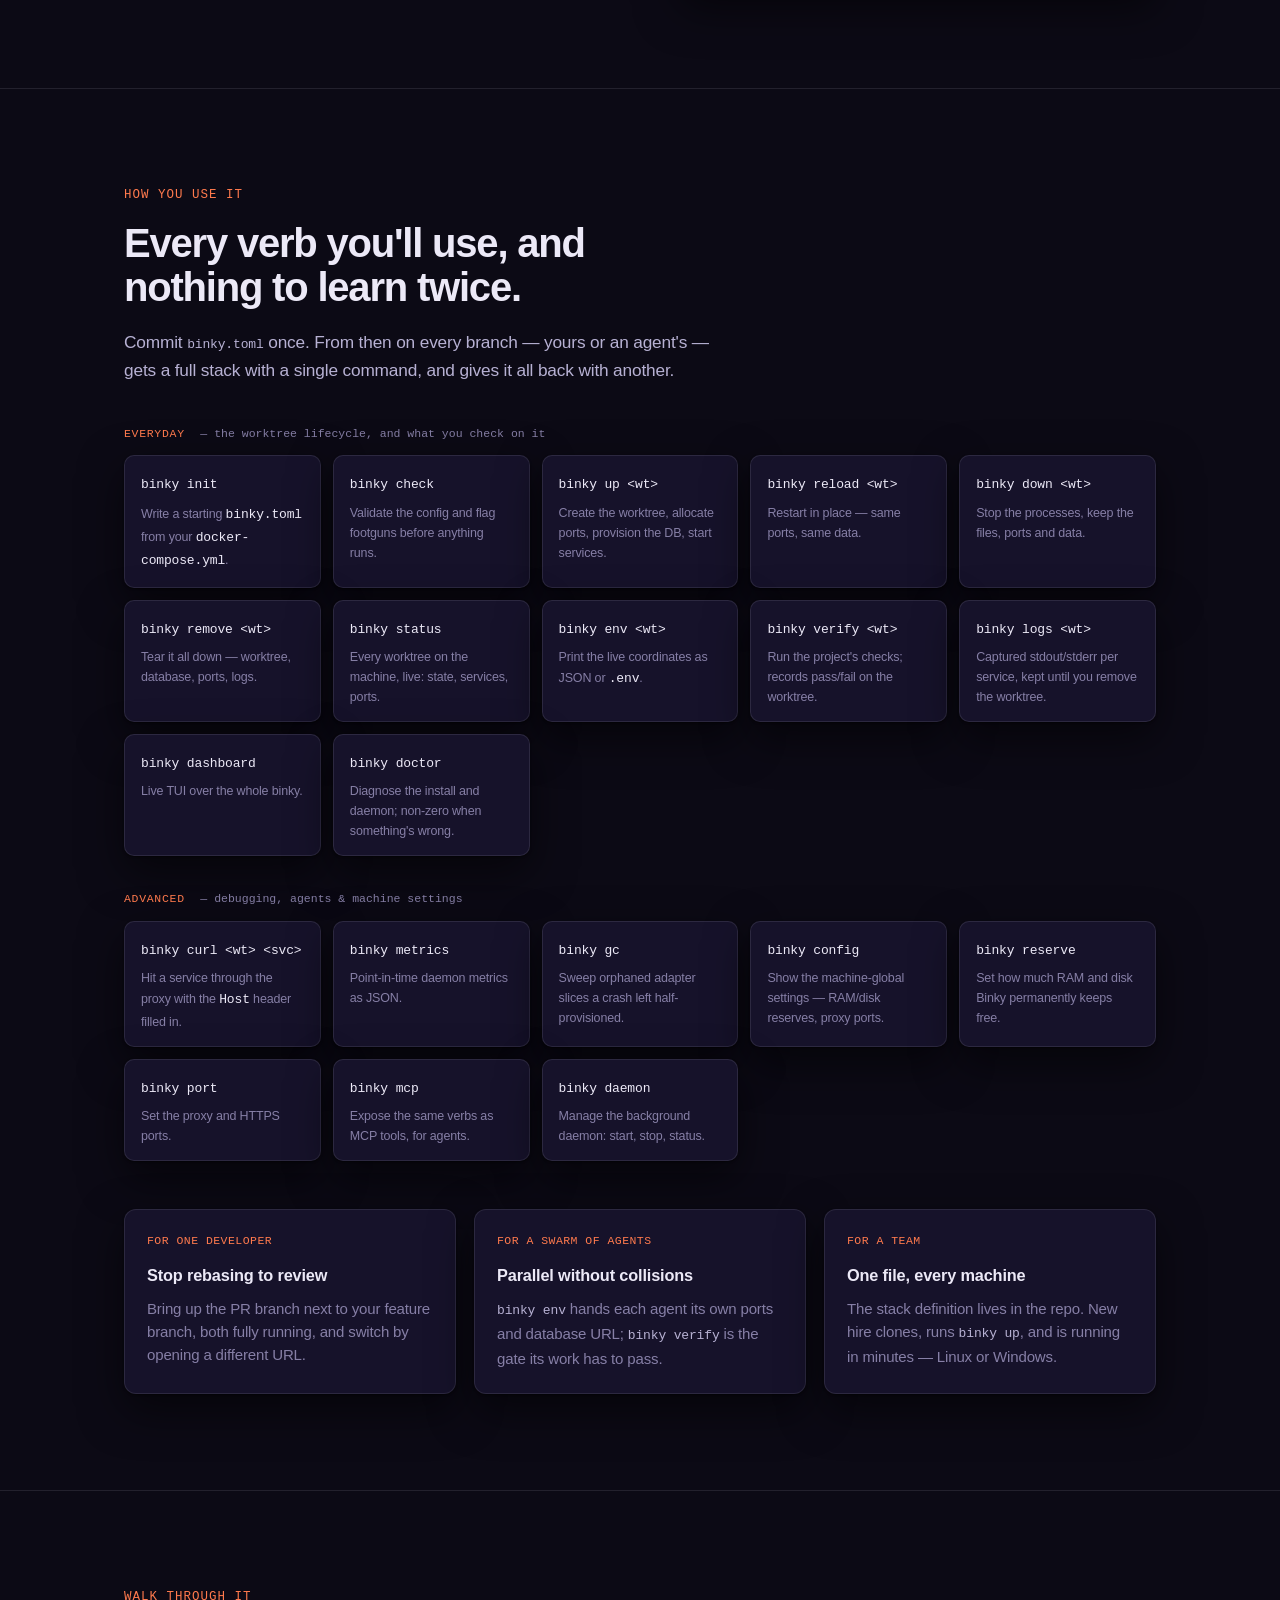
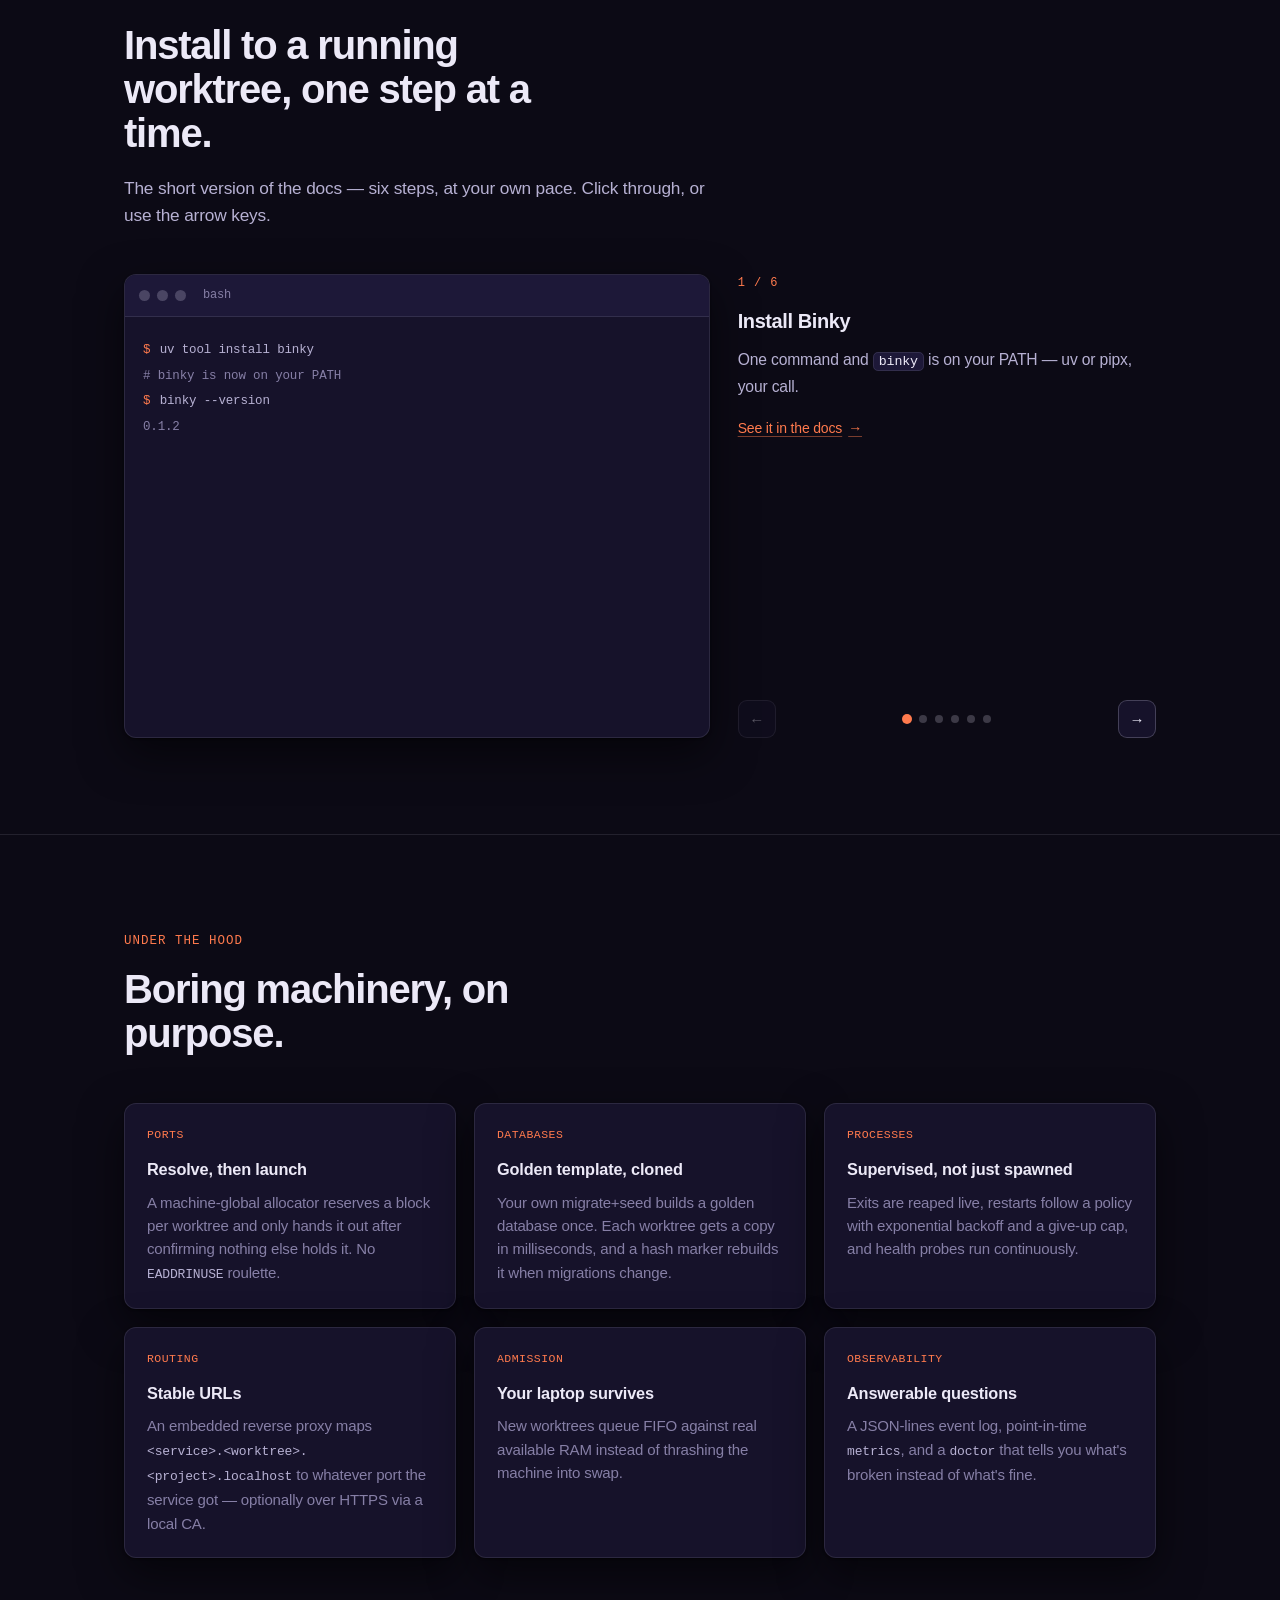
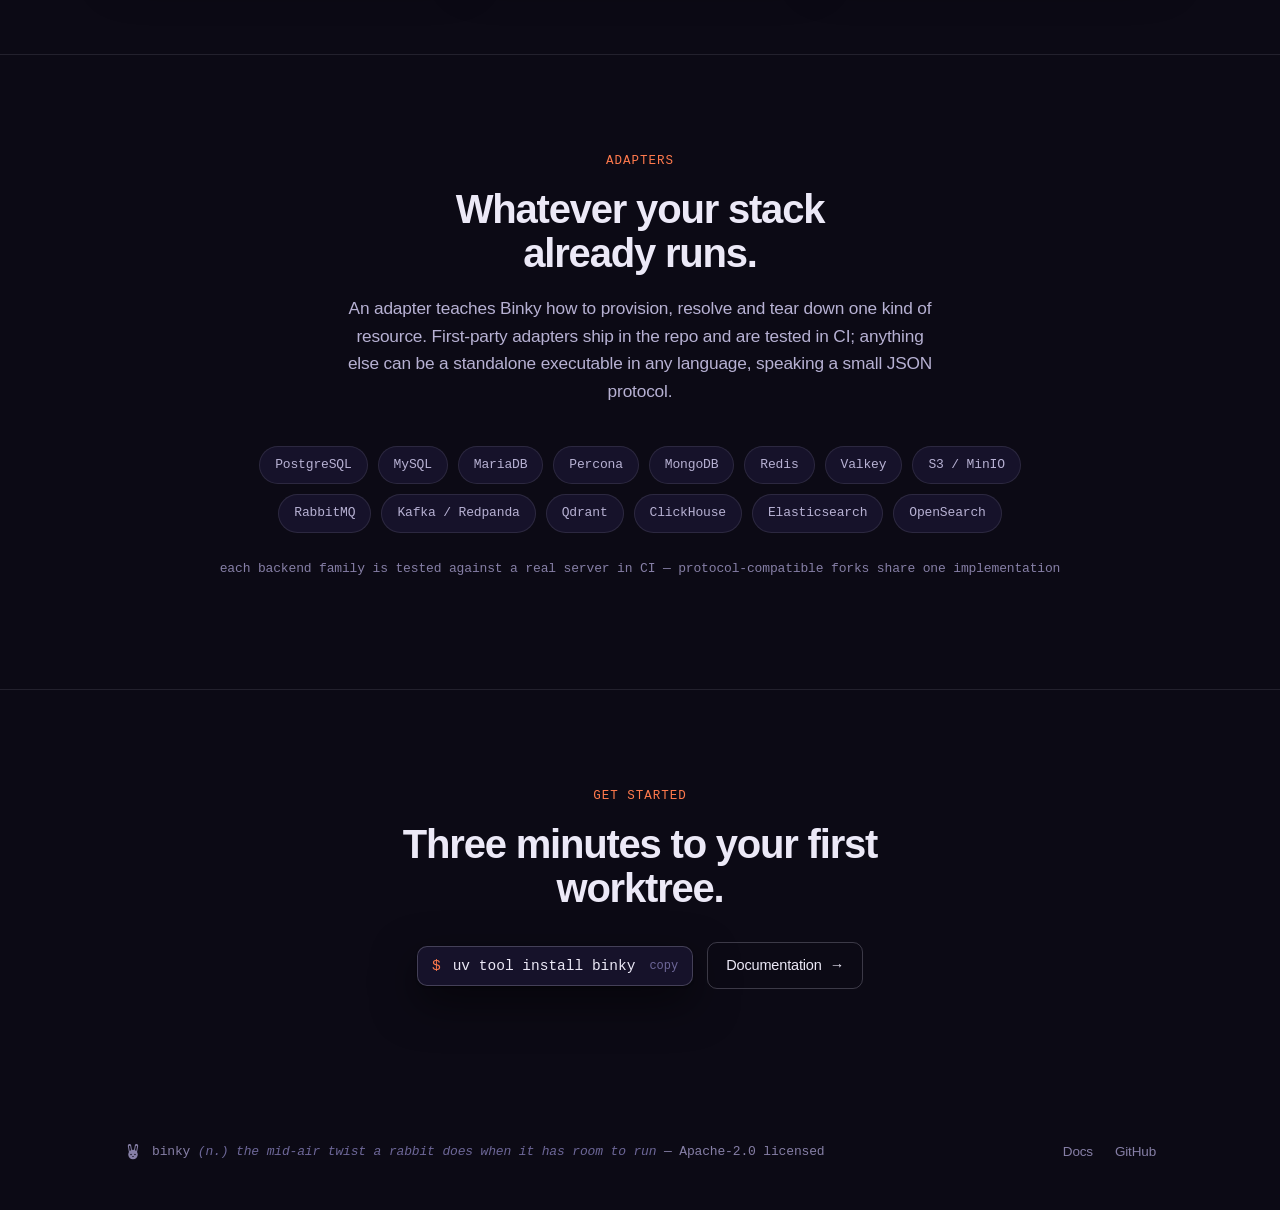
==== commit 48dc58b4: "docs(site): bump the walkthrough version output to 0.1.2" ====
--- a/site/index.html
+++ b/site/index.html
@@ -225,7 +225,7 @@
 <pre><code class="term"><span class="term-cmd"><span class="prompt">$</span> <span class="cmd">uv tool install binky</span></span><span class="term-body">
 <span class="tok-cmt"># binky is now on your PATH</span>
 <span class="term-cmd"><span class="prompt">$</span> binky <span class="tok-flag">--version</span></span>
-<span class="tok-out">0.0.1</span></span></code></pre>
+<span class="tok-out">0.1.2</span></span></code></pre>
             </div>
 
             <!-- 2 · describe the stack (binky.toml) -->
